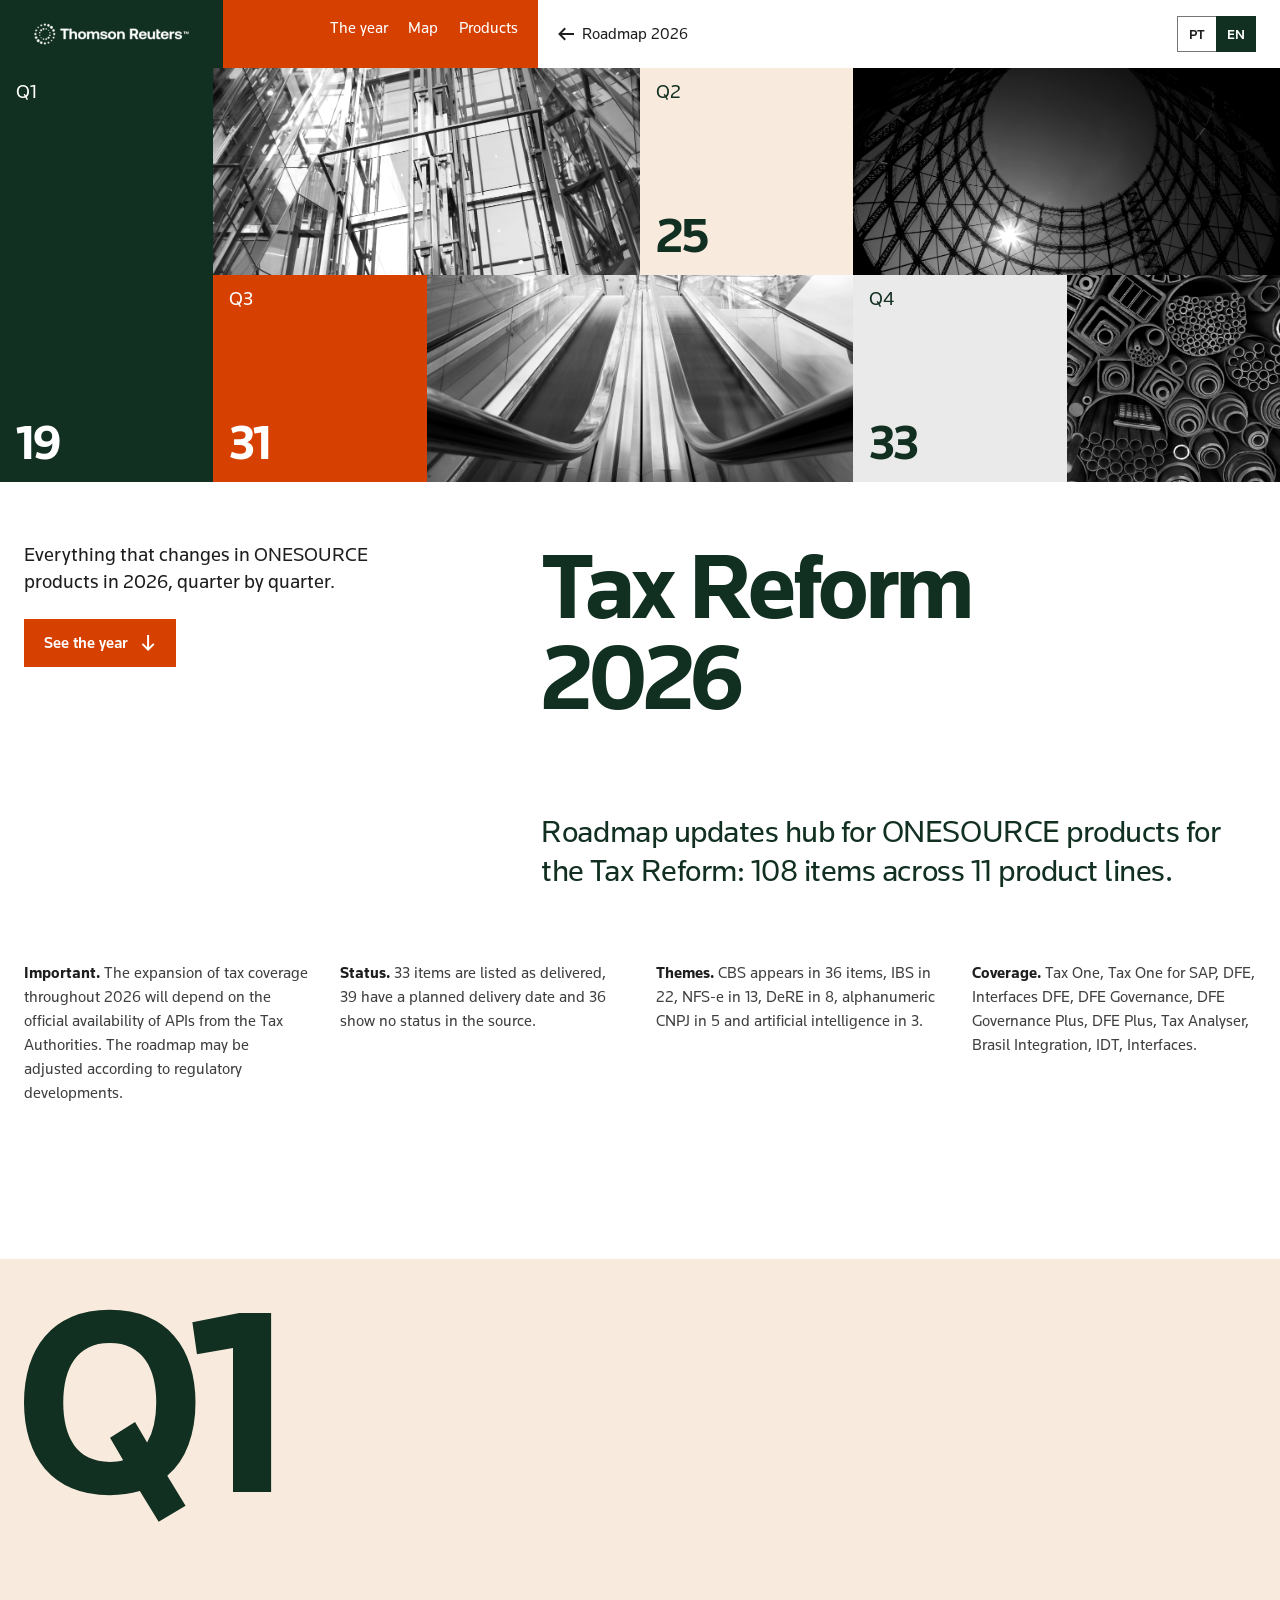
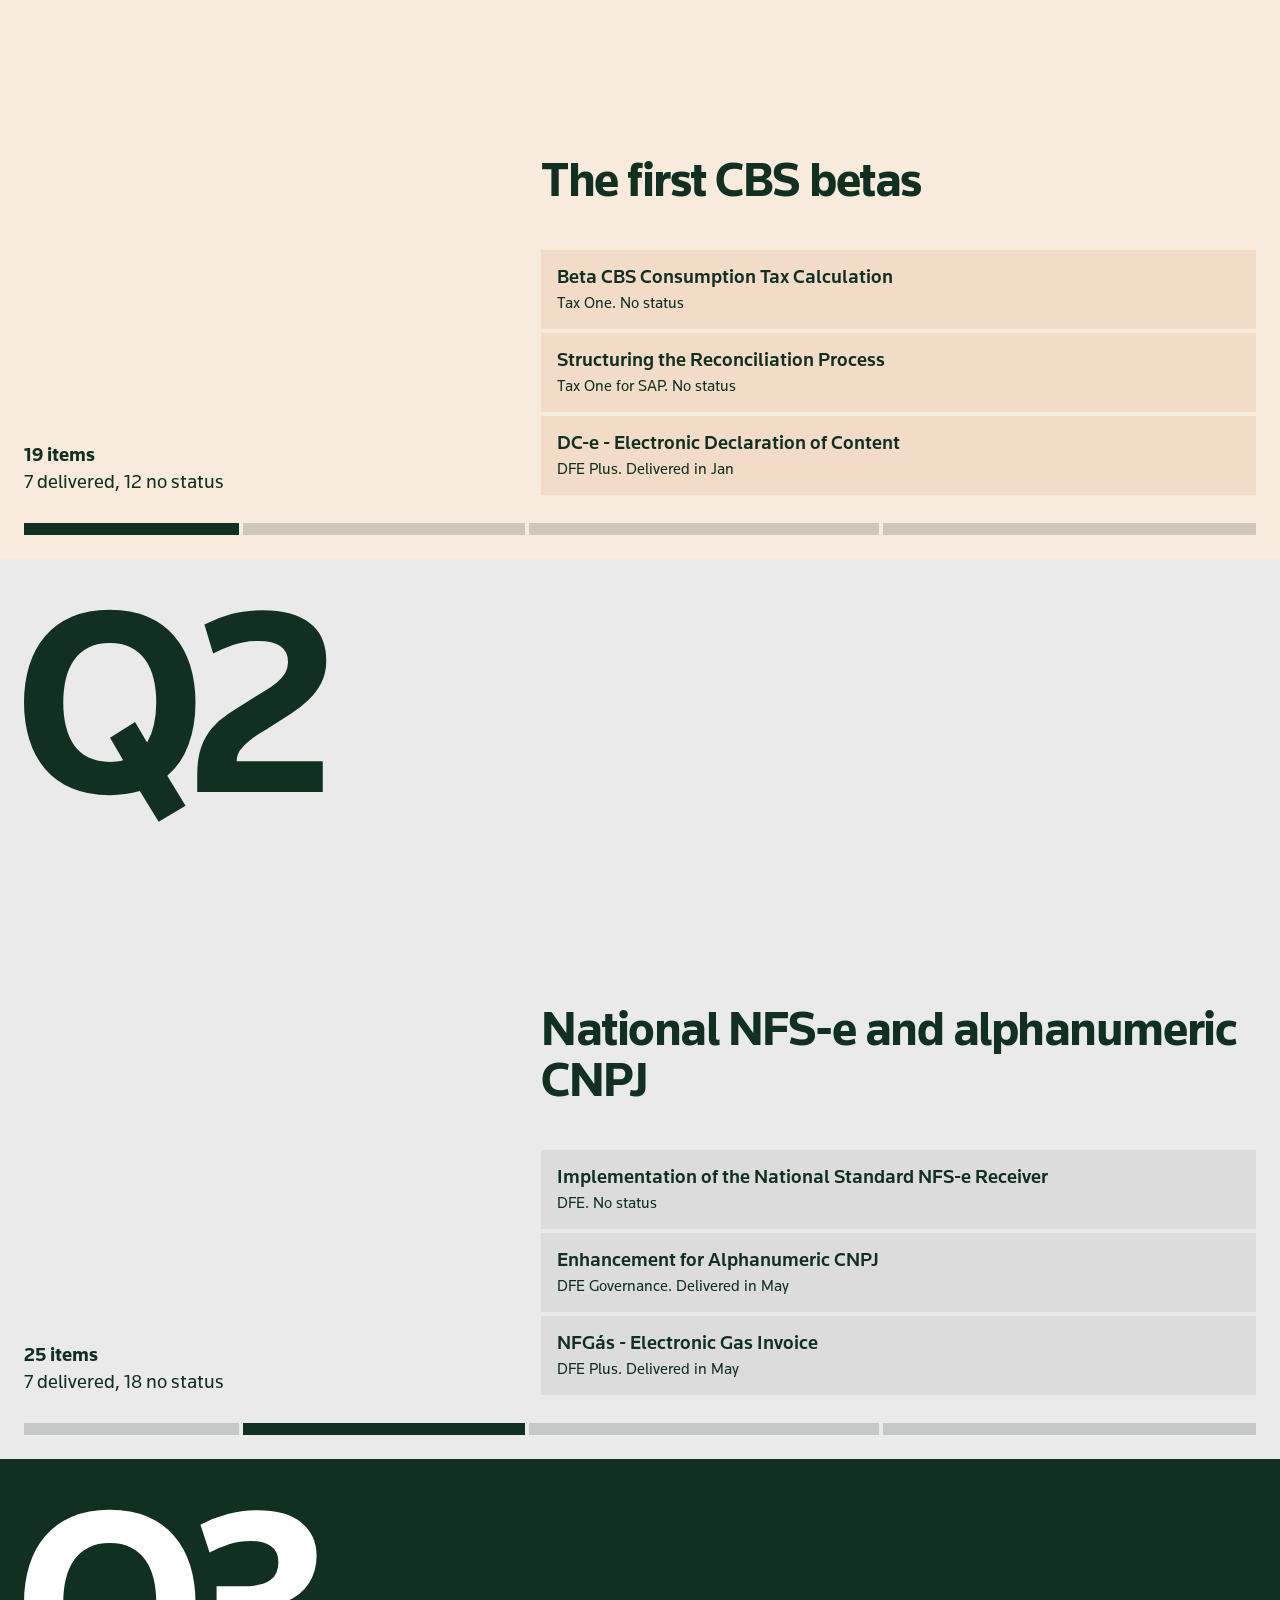
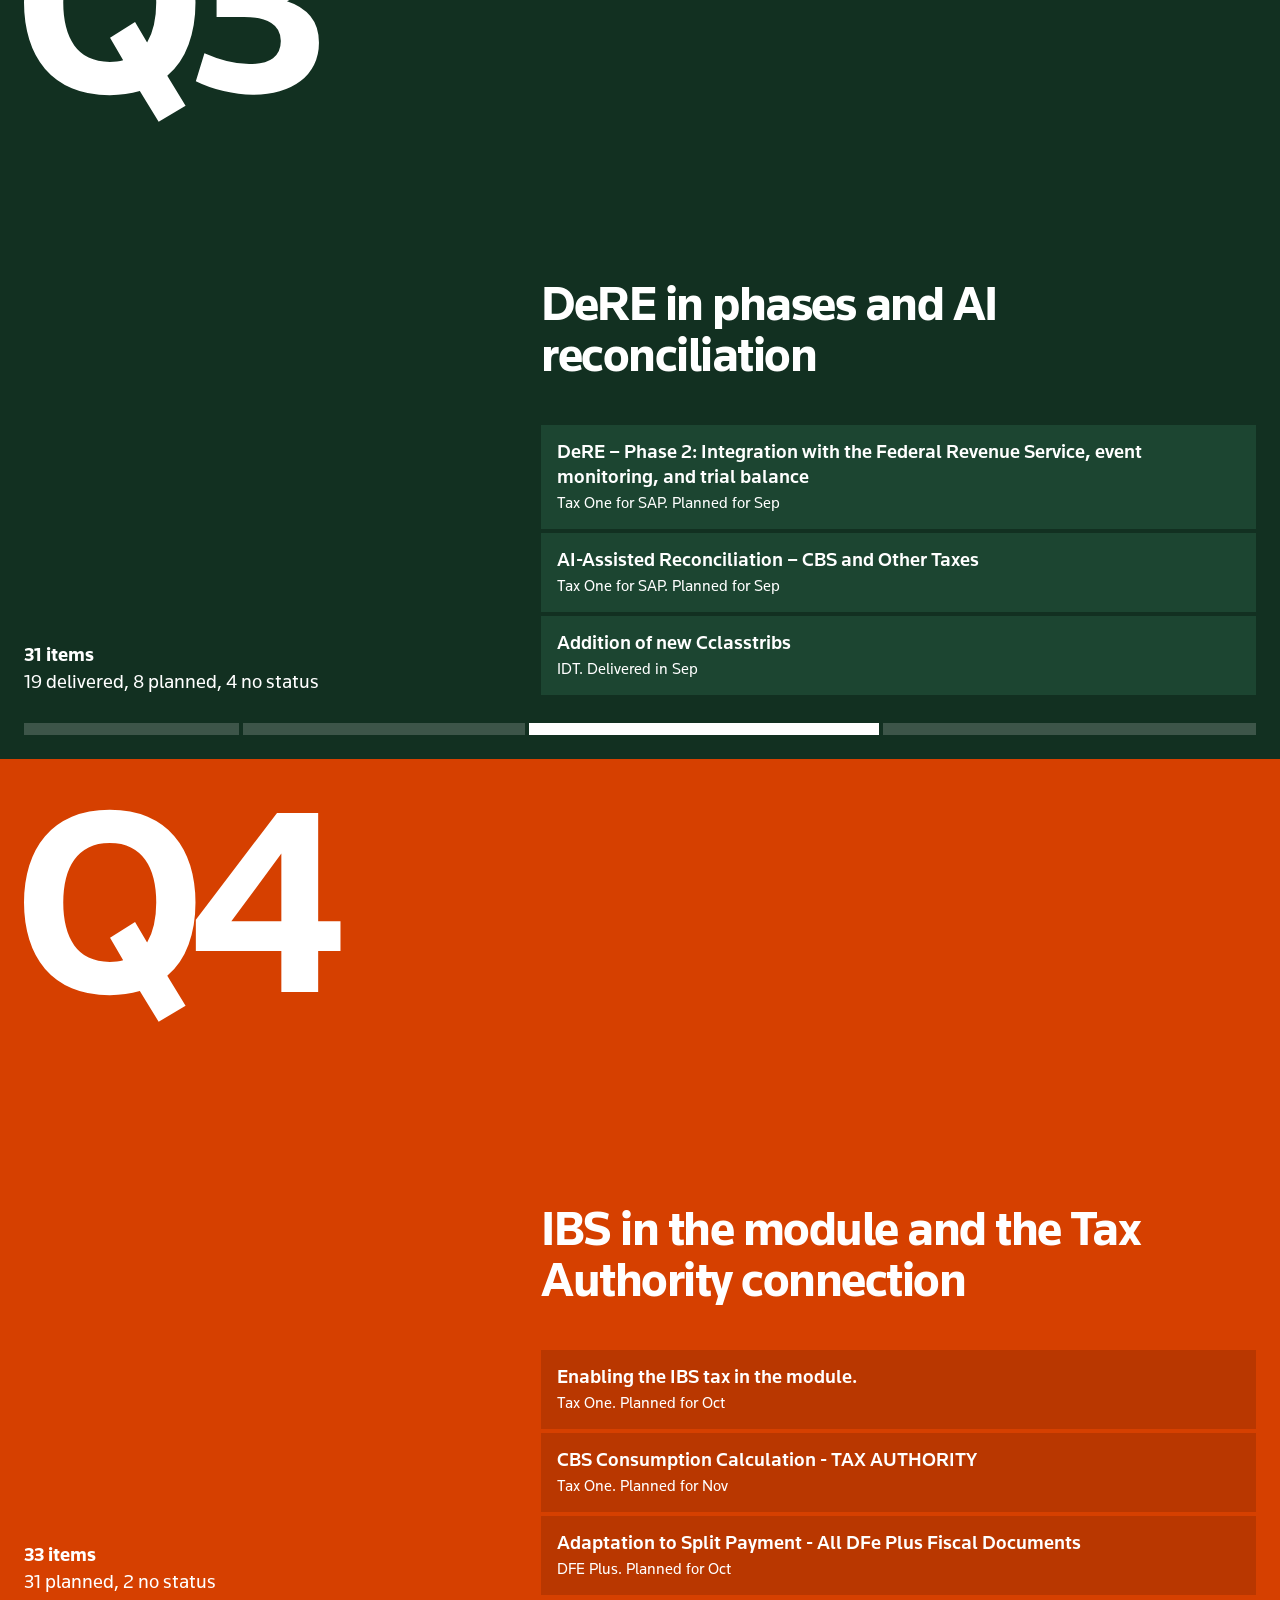
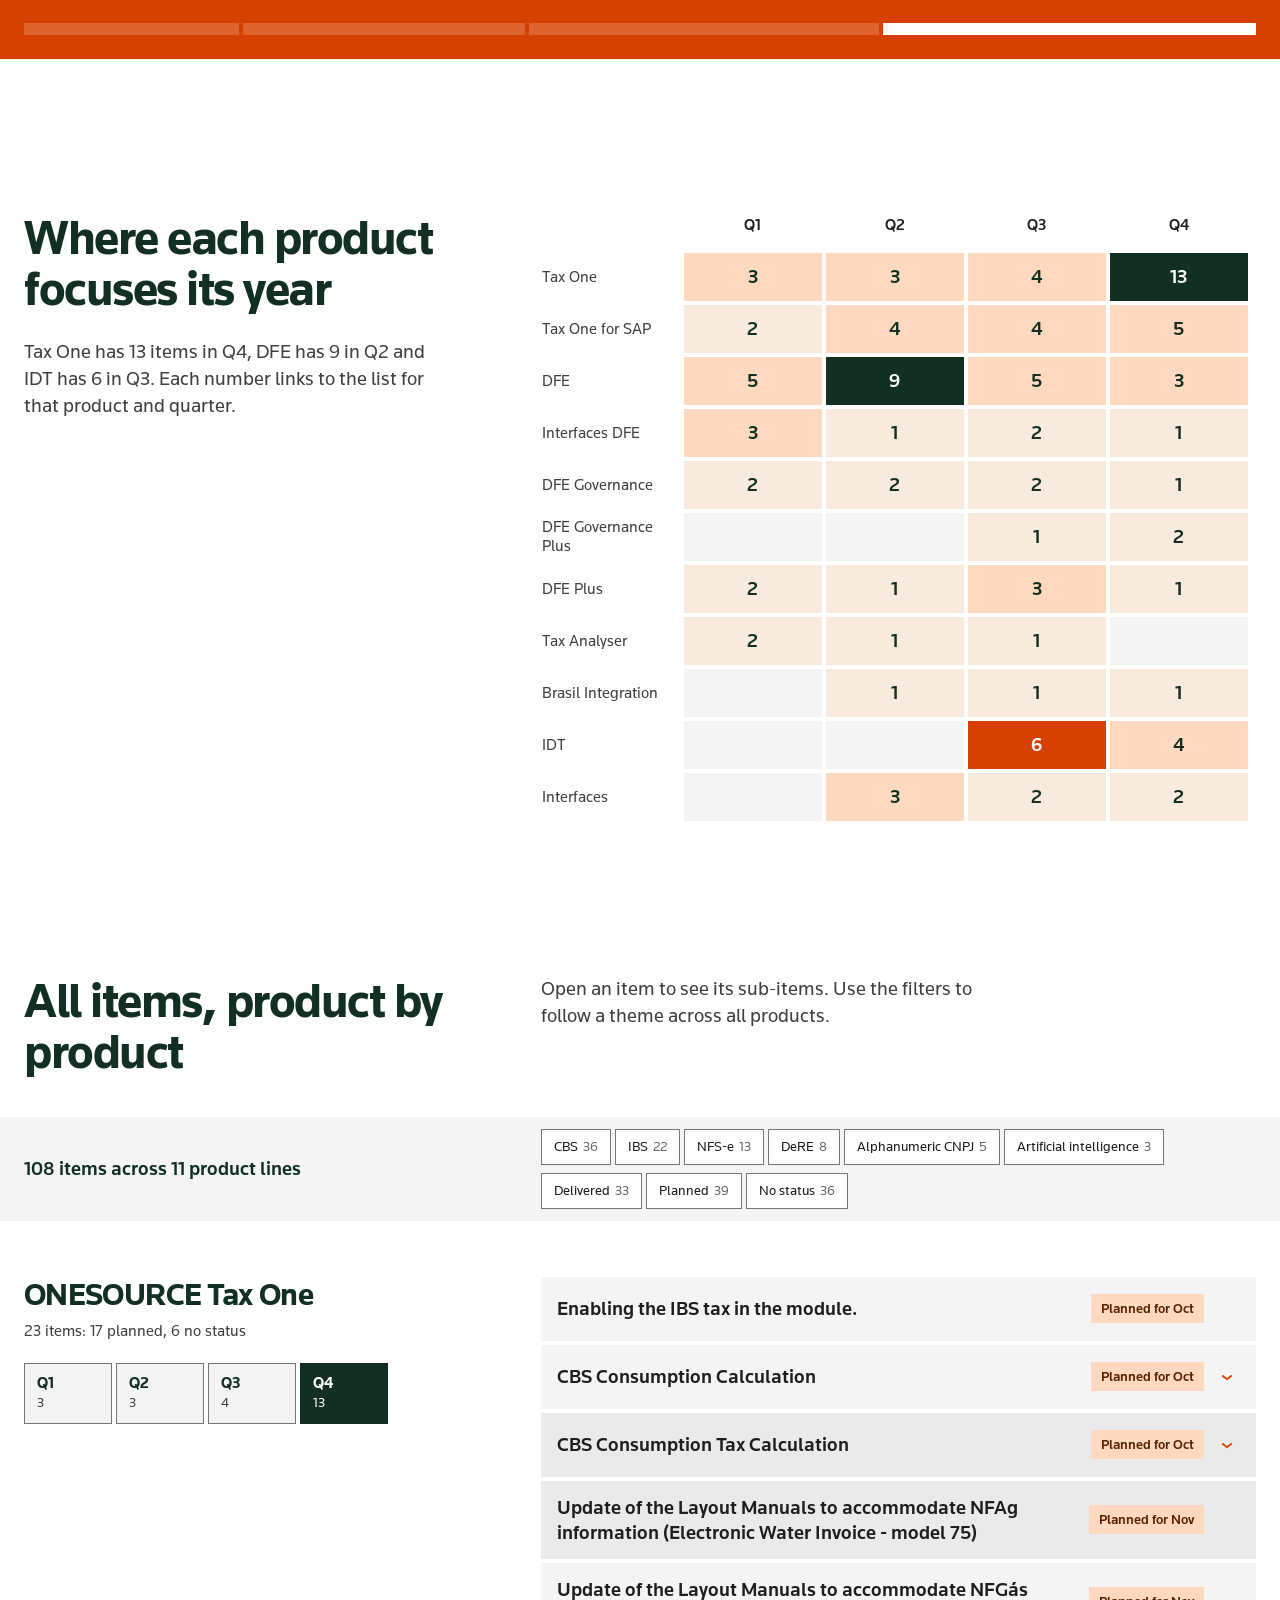
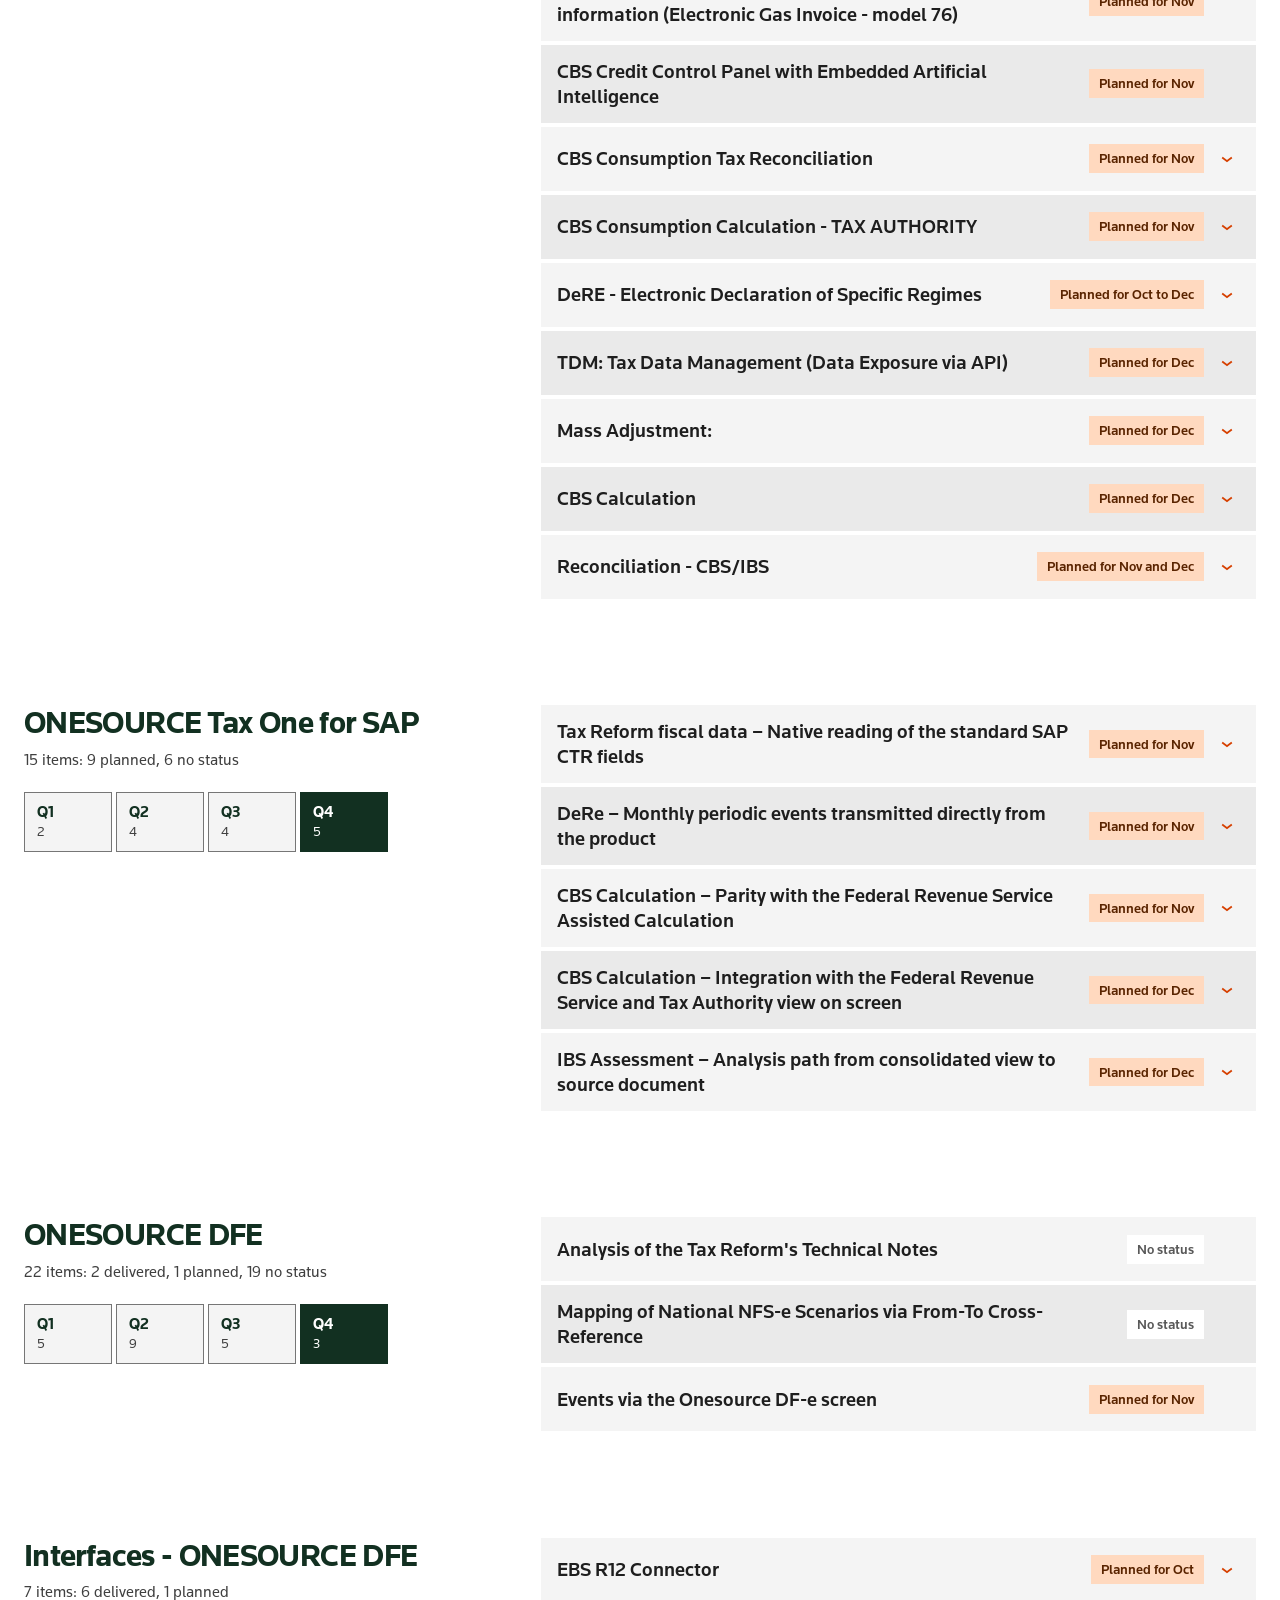
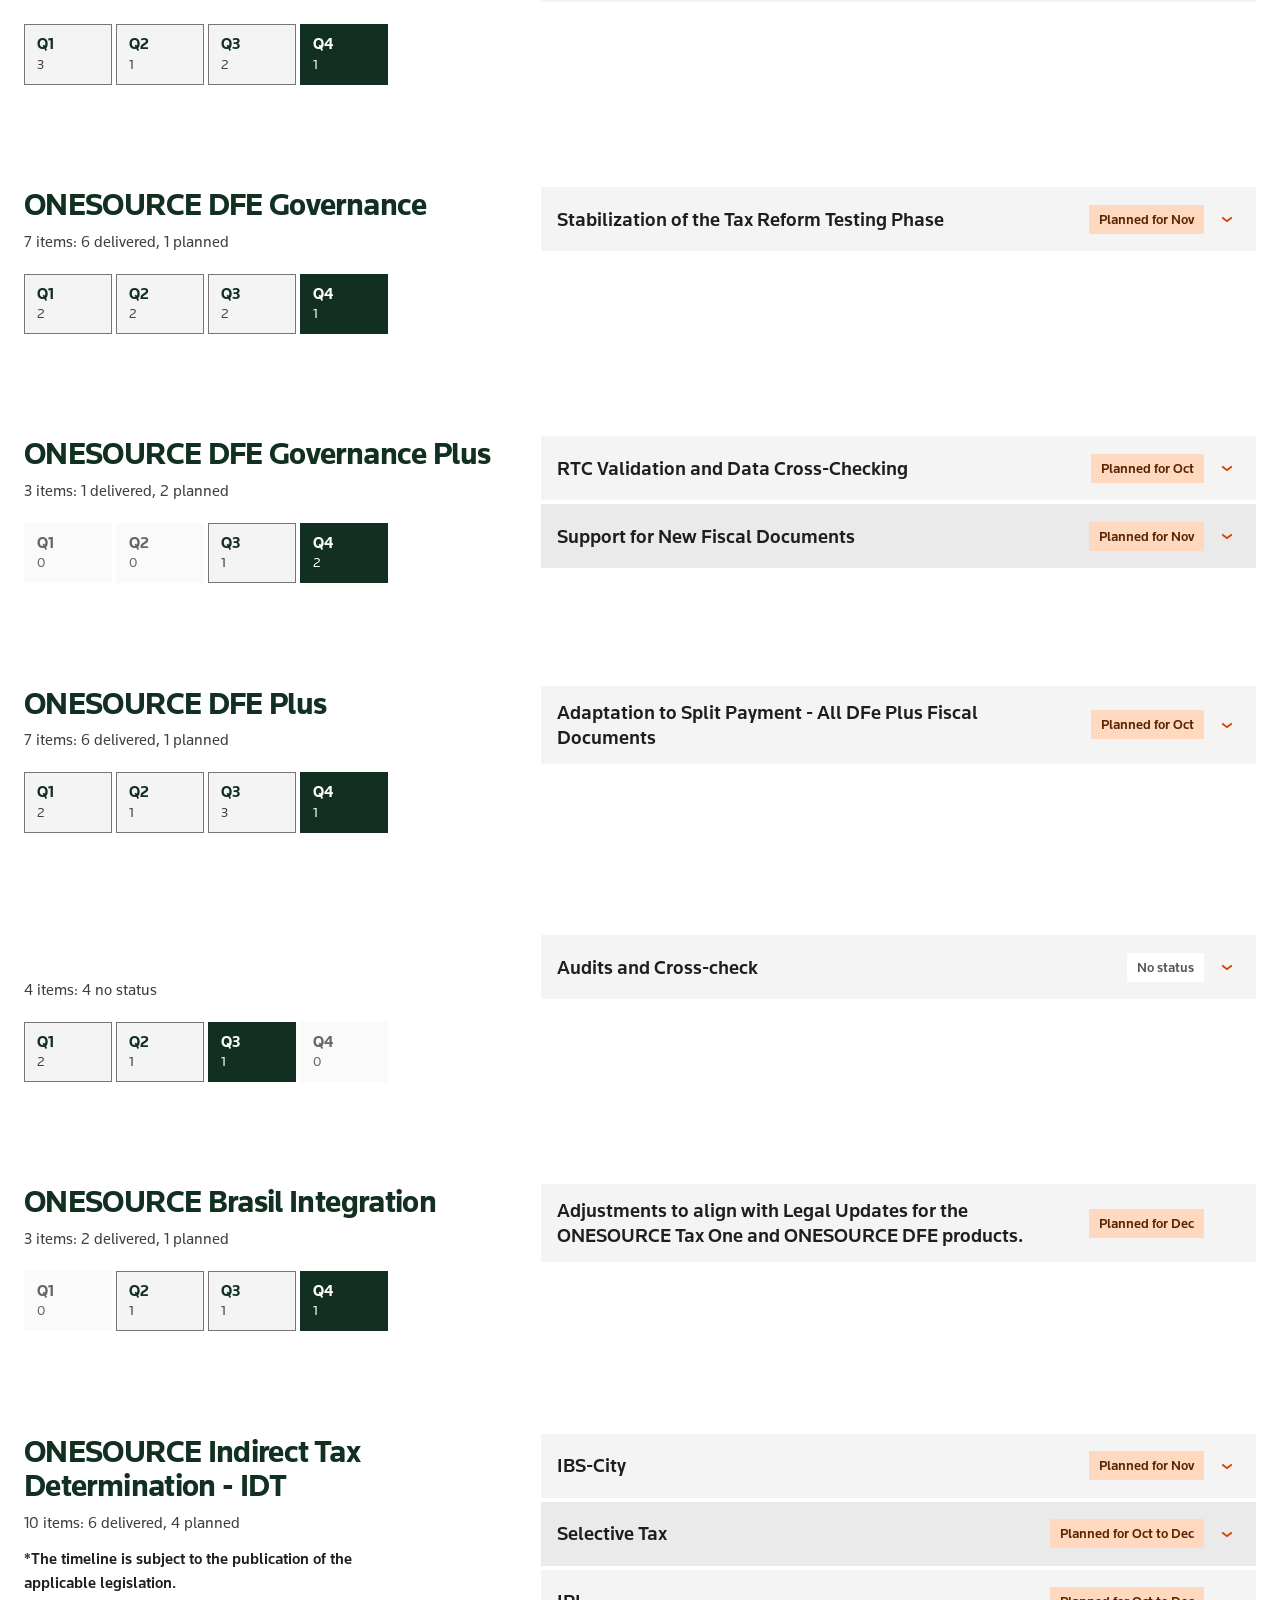
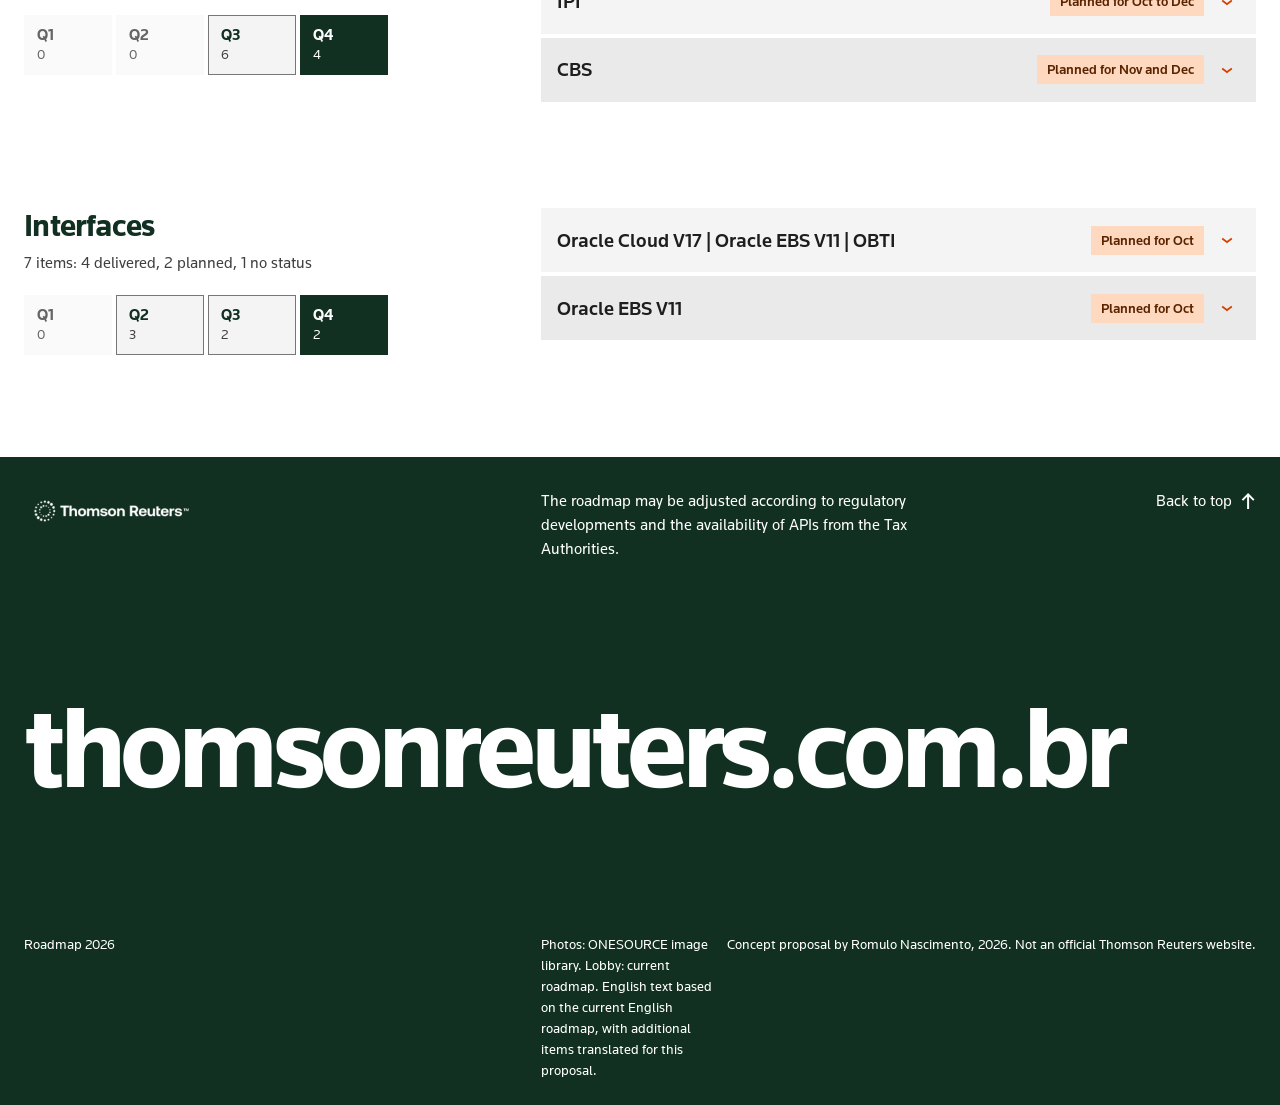
==== reforma-en.html @ adf46dad "Melhora o contraste dos filtros e adiciona a versão em inglês com seletor de idioma Co-Authored-By: " ====
<!doctype html>
<html lang="en">
<head>
<meta charset="utf-8">
<meta name="viewport" content="width=device-width, initial-scale=1">
<title>Tax Reform 2026 | Thomson Reuters Roadmap</title>
<meta name="description" content="2026 Tax Reform roadmap for ONESOURCE products: 108 items across 11 product lines, by quarter.">
<meta name="robots" content="noindex">
<link rel="alternate" hreflang="pt-BR" href="reforma.html">
<link rel="preload" href="assets/fonts/knowledge2017-bold-webfont.woff2" as="font" type="font/woff2" crossorigin>
<link rel="stylesheet" href="assets/roadmap.css">
<script>document.documentElement.classList.add('js')</script>
</head>
<body class="reforma" id="inicio">
<main>

<header class="rh">
  <a class="rh-logo" href="index-en.html" aria-label="Thomson Reuters, back to home"><img class="logo" src="assets/img/logo-tr.png" alt=""></a>
  <nav class="rh-tab" aria-label="Page sections">
    <a href="#ano">The year</a><a href="#mapa">Map</a><a href="#produtos">Products</a>
  </nav>
  <div class="rh-end">
    <a class="rh-back" href="index-en.html"><svg class="ic" viewBox="0 0 32 32" fill="currentColor" aria-hidden="true" focusable="false"> <path d="M13 3.2l-12.8 12.8 12.8 12.8 2.8-2.8-8-8h24.4v-4h-24.4l8-8z"></path> </svg>Roadmap 2026</a>
    <nav class="lang" aria-label="Language"><a href="reforma.html" hreflang="pt-BR" lang="pt-BR" aria-label="Português" data-lang-link>PT</a><a aria-current="true" href="reforma-en.html" hreflang="en" lang="en" aria-label="English" data-lang-link>EN</a></nav>
  </div>
</header>
<section class="masthead" aria-label="The four quarters of 2026">
  <a class="m-tile mt-green mt-tall" href="#q1"><span>Q1</span><strong>19</strong></a>
  <div class="m-photo mp-wide"><img src="assets/img/modernbuilding.jpg" alt="Glass and steel facade seen from below"></div>
  <a class="m-tile mt-peach" href="#q2"><span>Q2</span><strong>25</strong></a>
  <div class="m-photo mp-wide"><img src="assets/img/structure.jpg" alt="Circular metal structure seen from below against the sky"></div>
  <a class="m-tile mt-orange" href="#q3"><span>Q3</span><strong>31</strong></a>
  <div class="m-photo mp-wide"><img src="assets/img/escalator.jpg" alt="Escalators in perspective"></div>
  <a class="m-tile mt-gray" href="#q4"><span>Q4</span><strong>33</strong></a>
  <div class="m-photo mp-one"><img src="assets/img/steelrods.jpg" alt="Stacked steel tubes with a calculator in the center"></div>
</section>
<section class="title-row axis">
  <div class="title-side">
    <p class="standfirst">Everything that changes in ONESOURCE products in 2026, quarter by quarter.</p>
    <a class="btn" href="#ano">See the year <svg class="ic" viewBox="0 0 32 32" fill="currentColor" aria-hidden="true" focusable="false"> <path d="M3.4 19.2l12.8 12.8 12.8-12.8-2.8-2.8-8 8v-24.4h-4v24.4l-8-8z"></path> </svg></a>
  </div>
  <h1 class="mask title"><span><span>Tax Reform</span></span><span><span>2026</span></span></h1>
</section>

<section class="intro" aria-labelledby="intro-t">
  <h2 class="sr" id="intro-t">About this roadmap</h2>
  <p class="lead" data-reveal>Roadmap updates hub for ONESOURCE products for the Tax Reform: 108 items across 11 product lines.</p>
  <div class="intro-cols">
    <p data-reveal><b>Important.</b> The expansion of tax coverage throughout 2026 will depend on the official availability of APIs from the Tax Authorities. The roadmap may be adjusted according to regulatory developments.</p>
    <p data-reveal><b>Status.</b> 33 items are listed as delivered, 39 have a planned delivery date and 36 show no status in the source.</p>
    <p data-reveal><b>Themes.</b> CBS appears in 36 items, IBS in 22, NFS-e in 13, DeRE in 8, alphanumeric CNPJ in 5 and artificial intelligence in 3.</p>
    <p data-reveal><b>Coverage.</b> Tax One, Tax One for SAP, DFE, Interfaces DFE, DFE Governance, DFE Governance Plus, DFE Plus, Tax Analyser, Brasil Integration, IDT, Interfaces.</p>
  </div>
</section>

<section class="year" id="ano" aria-label="The year in four quarters">
  <article class="qp qp-peach" id="q1">
    <div class="qp-side">
      <p class="qp-q" data-reveal aria-hidden="true">Q1</p>
      <p class="qp-n" data-reveal><strong>19 items</strong><br>7 delivered, 12 no status</p>
    </div>
    <div class="qp-main">
      <h2 data-reveal><span class="sr">Q1: </span>The first CBS betas</h2>
      <ul class="qp-list">
        <li data-reveal><a href="#onesource-tax-one--Q1--1"><span class="qp-t">Beta CBS Consumption Tax Calculation</span><span class="qp-m">Tax One. No status</span></a></li>
        <li data-reveal><a href="#onesource-tax-one-for-sap--Q1--0"><span class="qp-t">Structuring the Reconciliation Process</span><span class="qp-m">Tax One for SAP. No status</span></a></li>
        <li data-reveal><a href="#onesource-dfe-plus--Q1--0"><span class="qp-t">DC-e - Electronic Declaration of Content</span><span class="qp-m">DFE Plus. Delivered in Jan</span></a></li>
      </ul>
    </div>
    <div class="ruler" aria-hidden="true"><span style="flex:19" class="on"></span><span style="flex:25" class=""></span><span style="flex:31" class=""></span><span style="flex:33" class=""></span></div>
  </article>
  <article class="qp qp-gray" id="q2">
    <div class="qp-side">
      <p class="qp-q" data-reveal aria-hidden="true">Q2</p>
      <p class="qp-n" data-reveal><strong>25 items</strong><br>7 delivered, 18 no status</p>
    </div>
    <div class="qp-main">
      <h2 data-reveal><span class="sr">Q2: </span>National NFS-e and alphanumeric CNPJ</h2>
      <ul class="qp-list">
        <li data-reveal><a href="#onesource-dfe--Q2--5"><span class="qp-t">Implementation of the National Standard NFS-e Receiver</span><span class="qp-m">DFE. No status</span></a></li>
        <li data-reveal><a href="#onesource-dfe-governance--Q2--1"><span class="qp-t">Enhancement for Alphanumeric CNPJ</span><span class="qp-m">DFE Governance. Delivered in May</span></a></li>
        <li data-reveal><a href="#onesource-dfe-plus--Q2--0"><span class="qp-t">NFGás - Electronic Gas Invoice</span><span class="qp-m">DFE Plus. Delivered in May</span></a></li>
      </ul>
    </div>
    <div class="ruler" aria-hidden="true"><span style="flex:19" class=""></span><span style="flex:25" class="on"></span><span style="flex:31" class=""></span><span style="flex:33" class=""></span></div>
  </article>
  <article class="qp qp-green" id="q3">
    <div class="qp-side">
      <p class="qp-q" data-reveal aria-hidden="true">Q3</p>
      <p class="qp-n" data-reveal><strong>31 items</strong><br>19 delivered, 8 planned, 4 no status</p>
    </div>
    <div class="qp-main">
      <h2 data-reveal><span class="sr">Q3: </span>DeRE in phases and AI reconciliation</h2>
      <ul class="qp-list">
        <li data-reveal><a href="#onesource-tax-one-for-sap--Q3--2"><span class="qp-t">DeRE – Phase 2: Integration with the Federal Revenue Service, event monitoring, and trial balance</span><span class="qp-m">Tax One for SAP. Planned for Sep</span></a></li>
        <li data-reveal><a href="#onesource-tax-one-for-sap--Q3--0"><span class="qp-t">AI-Assisted Reconciliation – CBS and Other Taxes</span><span class="qp-m">Tax One for SAP. Planned for Sep</span></a></li>
        <li data-reveal><a href="#onesource-indirect-tax-determination-idt--Q3--1"><span class="qp-t">Addition of new Cclasstribs</span><span class="qp-m">IDT. Delivered in Sep</span></a></li>
      </ul>
    </div>
    <div class="ruler" aria-hidden="true"><span style="flex:19" class=""></span><span style="flex:25" class=""></span><span style="flex:31" class="on"></span><span style="flex:33" class=""></span></div>
  </article>
  <article class="qp qp-orange" id="q4">
    <div class="qp-side">
      <p class="qp-q" data-reveal aria-hidden="true">Q4</p>
      <p class="qp-n" data-reveal><strong>33 items</strong><br>31 planned, 2 no status</p>
    </div>
    <div class="qp-main">
      <h2 data-reveal><span class="sr">Q4: </span>IBS in the module and the Tax Authority connection</h2>
      <ul class="qp-list">
        <li data-reveal><a href="#onesource-tax-one--Q4--0"><span class="qp-t">Enabling the IBS tax in the module.</span><span class="qp-m">Tax One. Planned for Oct</span></a></li>
        <li data-reveal><a href="#onesource-tax-one--Q4--7"><span class="qp-t">CBS Consumption Calculation - TAX AUTHORITY</span><span class="qp-m">Tax One. Planned for Nov</span></a></li>
        <li data-reveal><a href="#onesource-dfe-plus--Q4--0"><span class="qp-t">Adaptation to Split Payment - All DFe Plus Fiscal Documents</span><span class="qp-m">DFE Plus. Planned for Oct</span></a></li>
      </ul>
    </div>
    <div class="ruler" aria-hidden="true"><span style="flex:19" class=""></span><span style="flex:25" class=""></span><span style="flex:31" class=""></span><span style="flex:33" class="on"></span></div>
  </article>
</section>

<section class="map axis" id="mapa" aria-labelledby="mapa-t">
  <div class="map-side">
    <h2 id="mapa-t" data-reveal>Where each product focuses its year</h2>
    <p data-reveal>Tax One has 13 items in Q4, DFE has 9 in Q2 and IDT has 6 in Q3. Each number links to the list for that product and quarter.</p>
  </div>
  <div class="map-body" data-reveal>
    <table class="map-t">
      <caption class="sr">Number of items by product and quarter</caption>
      <thead><tr><th scope="col" class="sr">Product</th><th scope="col">Q1</th><th scope="col">Q2</th><th scope="col">Q3</th><th scope="col">Q4</th></tr></thead>
      <tbody>
        <tr><th scope="row"><a href="#onesource-tax-one">Tax One</a></th><td><a class="cell h2" href="#onesource-tax-one--Q1" aria-label="Tax One, Q1: 3 items">3</a></td><td><a class="cell h2" href="#onesource-tax-one--Q2" aria-label="Tax One, Q2: 3 items">3</a></td><td><a class="cell h2" href="#onesource-tax-one--Q3" aria-label="Tax One, Q3: 4 items">4</a></td><td><a class="cell h4" href="#onesource-tax-one--Q4" aria-label="Tax One, Q4: 13 items">13</a></td></tr>
        <tr><th scope="row"><a href="#onesource-tax-one-for-sap">Tax One for SAP</a></th><td><a class="cell h1" href="#onesource-tax-one-for-sap--Q1" aria-label="Tax One for SAP, Q1: 2 items">2</a></td><td><a class="cell h2" href="#onesource-tax-one-for-sap--Q2" aria-label="Tax One for SAP, Q2: 4 items">4</a></td><td><a class="cell h2" href="#onesource-tax-one-for-sap--Q3" aria-label="Tax One for SAP, Q3: 4 items">4</a></td><td><a class="cell h2" href="#onesource-tax-one-for-sap--Q4" aria-label="Tax One for SAP, Q4: 5 items">5</a></td></tr>
        <tr><th scope="row"><a href="#onesource-dfe">DFE</a></th><td><a class="cell h2" href="#onesource-dfe--Q1" aria-label="DFE, Q1: 5 items">5</a></td><td><a class="cell h4" href="#onesource-dfe--Q2" aria-label="DFE, Q2: 9 items">9</a></td><td><a class="cell h2" href="#onesource-dfe--Q3" aria-label="DFE, Q3: 5 items">5</a></td><td><a class="cell h2" href="#onesource-dfe--Q4" aria-label="DFE, Q4: 3 items">3</a></td></tr>
        <tr><th scope="row"><a href="#interfaces-onesource-dfe">Interfaces DFE</a></th><td><a class="cell h2" href="#interfaces-onesource-dfe--Q1" aria-label="Interfaces DFE, Q1: 3 items">3</a></td><td><a class="cell h1" href="#interfaces-onesource-dfe--Q2" aria-label="Interfaces DFE, Q2: 1 item">1</a></td><td><a class="cell h1" href="#interfaces-onesource-dfe--Q3" aria-label="Interfaces DFE, Q3: 2 items">2</a></td><td><a class="cell h1" href="#interfaces-onesource-dfe--Q4" aria-label="Interfaces DFE, Q4: 1 item">1</a></td></tr>
        <tr><th scope="row"><a href="#onesource-dfe-governance">DFE Governance</a></th><td><a class="cell h1" href="#onesource-dfe-governance--Q1" aria-label="DFE Governance, Q1: 2 items">2</a></td><td><a class="cell h1" href="#onesource-dfe-governance--Q2" aria-label="DFE Governance, Q2: 2 items">2</a></td><td><a class="cell h1" href="#onesource-dfe-governance--Q3" aria-label="DFE Governance, Q3: 2 items">2</a></td><td><a class="cell h1" href="#onesource-dfe-governance--Q4" aria-label="DFE Governance, Q4: 1 item">1</a></td></tr>
        <tr><th scope="row"><a href="#onesource-dfe-governance-plus">DFE Governance Plus</a></th><td><span class="cell h0" aria-label="No items"></span></td><td><span class="cell h0" aria-label="No items"></span></td><td><a class="cell h1" href="#onesource-dfe-governance-plus--Q3" aria-label="DFE Governance Plus, Q3: 1 item">1</a></td><td><a class="cell h1" href="#onesource-dfe-governance-plus--Q4" aria-label="DFE Governance Plus, Q4: 2 items">2</a></td></tr>
        <tr><th scope="row"><a href="#onesource-dfe-plus">DFE Plus</a></th><td><a class="cell h1" href="#onesource-dfe-plus--Q1" aria-label="DFE Plus, Q1: 2 items">2</a></td><td><a class="cell h1" href="#onesource-dfe-plus--Q2" aria-label="DFE Plus, Q2: 1 item">1</a></td><td><a class="cell h2" href="#onesource-dfe-plus--Q3" aria-label="DFE Plus, Q3: 3 items">3</a></td><td><a class="cell h1" href="#onesource-dfe-plus--Q4" aria-label="DFE Plus, Q4: 1 item">1</a></td></tr>
        <tr><th scope="row"><a href="#onesource-tax-analyser">Tax Analyser</a></th><td><a class="cell h1" href="#onesource-tax-analyser--Q1" aria-label="Tax Analyser, Q1: 2 items">2</a></td><td><a class="cell h1" href="#onesource-tax-analyser--Q2" aria-label="Tax Analyser, Q2: 1 item">1</a></td><td><a class="cell h1" href="#onesource-tax-analyser--Q3" aria-label="Tax Analyser, Q3: 1 item">1</a></td><td><span class="cell h0" aria-label="No items"></span></td></tr>
        <tr><th scope="row"><a href="#onesource-brasil-integration">Brasil Integration</a></th><td><span class="cell h0" aria-label="No items"></span></td><td><a class="cell h1" href="#onesource-brasil-integration--Q2" aria-label="Brasil Integration, Q2: 1 item">1</a></td><td><a class="cell h1" href="#onesource-brasil-integration--Q3" aria-label="Brasil Integration, Q3: 1 item">1</a></td><td><a class="cell h1" href="#onesource-brasil-integration--Q4" aria-label="Brasil Integration, Q4: 1 item">1</a></td></tr>
        <tr><th scope="row"><a href="#onesource-indirect-tax-determination-idt">IDT</a></th><td><span class="cell h0" aria-label="No items"></span></td><td><span class="cell h0" aria-label="No items"></span></td><td><a class="cell h3" href="#onesource-indirect-tax-determination-idt--Q3" aria-label="IDT, Q3: 6 items">6</a></td><td><a class="cell h2" href="#onesource-indirect-tax-determination-idt--Q4" aria-label="IDT, Q4: 4 items">4</a></td></tr>
        <tr><th scope="row"><a href="#interfaces">Interfaces</a></th><td><span class="cell h0" aria-label="No items"></span></td><td><a class="cell h2" href="#interfaces--Q2" aria-label="Interfaces, Q2: 3 items">3</a></td><td><a class="cell h1" href="#interfaces--Q3" aria-label="Interfaces, Q3: 2 items">2</a></td><td><a class="cell h1" href="#interfaces--Q4" aria-label="Interfaces, Q4: 2 items">2</a></td></tr>
      </tbody>
    </table>
  </div>
</section>

<section class="prods" id="produtos" aria-labelledby="prods-t">
  <div class="prods-head axis">
    <h2 id="prods-t" data-reveal>All items, product by product</h2>
    <p data-reveal>Open an item to see its sub-items. Use the filters to follow a theme across all products.</p>
  </div>
  <div class="filters" aria-label="Filters">
    <div class="chips" role="group" aria-label="Theme"><button type="button" class="chip" data-theme="CBS" aria-pressed="false">CBS <small>36</small></button><button type="button" class="chip" data-theme="IBS" aria-pressed="false">IBS <small>22</small></button><button type="button" class="chip" data-theme="NFS-e" aria-pressed="false">NFS-e <small>13</small></button><button type="button" class="chip" data-theme="DeRE" aria-pressed="false">DeRE <small>8</small></button><button type="button" class="chip" data-theme="CNPJ alfanumérico" aria-pressed="false">Alphanumeric CNPJ <small>5</small></button><button type="button" class="chip" data-theme="IA" aria-pressed="false">Artificial intelligence <small>3</small></button></div>
    <div class="chips" role="group" aria-label="Status"><button type="button" class="chip" data-status="entregue" aria-pressed="false">Delivered <small>33</small></button><button type="button" class="chip" data-status="previsto" aria-pressed="false">Planned <small>39</small></button><button type="button" class="chip" data-status="sem" aria-pressed="false">No status <small>36</small></button></div>
    <p class="f-result" role="status" aria-live="polite"><span data-result>108 items across 11 product lines</span><button type="button" class="f-clear" data-clear hidden><svg class="ic" viewBox="0 0 32 32" fill="currentColor" aria-hidden="true" focusable="false"> <path d="M30 4.8l-2.8-2.8-11.2 11.2-11.2-11.2-2.8 2.8 11.2 11.2-11.2 11.2 2.8 2.8 11.2-11.2 11.2 11.2 2.8-2.8-11.2-11.2z"></path> </svg>Clear filters</button></p>
  </div>
  <div class="chs">
  <article class="ch axis" id="onesource-tax-one" data-product>
    <div class="ch-side">
      <h3 data-reveal>ONESOURCE Tax One</h3>
      <p class="ch-n" data-count data-reveal>23 items: 17 planned, 6 no status</p>
      
      <div class="tabs" role="tablist" aria-label="Quarters for Tax One" data-reveal>
        <button type="button" role="tab" id="tab-onesource-tax-one--Q1" class="tab" data-q="Q1" aria-controls="onesource-tax-one--Q1" aria-selected="false"><span>Q1</span><small data-tabn>3</small></button>
        <button type="button" role="tab" id="tab-onesource-tax-one--Q2" class="tab" data-q="Q2" aria-controls="onesource-tax-one--Q2" aria-selected="false"><span>Q2</span><small data-tabn>3</small></button>
        <button type="button" role="tab" id="tab-onesource-tax-one--Q3" class="tab" data-q="Q3" aria-controls="onesource-tax-one--Q3" aria-selected="false"><span>Q3</span><small data-tabn>4</small></button>
        <button type="button" role="tab" id="tab-onesource-tax-one--Q4" class="tab" data-q="Q4" aria-controls="onesource-tax-one--Q4" aria-selected="true"><span>Q4</span><small data-tabn>13</small></button>
      </div>
    </div>
    <div class="ch-main">
      <section class="q-panel" id="onesource-tax-one--Q1" role="tabpanel" aria-labelledby="tab-onesource-tax-one--Q1" data-q="Q1">
        <h4 class="q-h">Q1 2026</h4>
<details id="onesource-tax-one--Q1--0" class="band" data-status="sem" data-themes=""><summary class="band-h"><span class="band-t">Verification Reports</span><span class="st st-sem">No status</span><svg class="ic band-ic" viewBox="0 0 32 32" fill="currentColor" aria-hidden="true" focusable="false"> <path d="M6.2 10.6l-2.4 3.4 12.2 9.4 12.2-9.4-2.4-3.4-9.8 7.6z"></path> </svg></summary><div class="band-d"><p>Tax Documents (Based on Tax Reform Tables)</p><ul><li>Tax Documentation SAFX3007, SAFX3008, SAFX3009</li><li>Utilities SAFX3042, SAFX3043</li></ul></div></details>
<details id="onesource-tax-one--Q1--1" class="band" data-status="sem" data-themes="CBS"><summary class="band-h"><span class="band-t">Beta CBS Consumption Tax Calculation</span><span class="st st-sem">No status</span><svg class="ic band-ic" viewBox="0 0 32 32" fill="currentColor" aria-hidden="true" focusable="false"> <path d="M6.2 10.6l-2.4 3.4 12.2 9.4 12.2-9.4-2.4-3.4-9.8 7.6z"></path> </svg></summary><div class="band-d"><ul><li>Taxpayer View (Debit, Credit, and Balance)</li><li>CSV Data Export</li></ul></div></details>
<details id="onesource-tax-one--Q1--2" class="band" data-status="sem" data-themes="CBS|IA"><summary class="band-h"><span class="band-t">Beta CBS Consumption Tax Reconciliation</span><span class="st st-sem">No status</span><svg class="ic band-ic" viewBox="0 0 32 32" fill="currentColor" aria-hidden="true" focusable="false"> <path d="M6.2 10.6l-2.4 3.4 12.2 9.4 12.2-9.4-2.4-3.4-9.8 7.6z"></path> </svg></summary><div class="band-d"><ul><li>Taxpayer View with Embedded Artificial Intelligence</li></ul></div></details>
      </section>
      <section class="q-panel" id="onesource-tax-one--Q2" role="tabpanel" aria-labelledby="tab-onesource-tax-one--Q2" data-q="Q2">
        <h4 class="q-h">Q2 2026</h4>
<details id="onesource-tax-one--Q2--0" class="band" data-status="sem" data-themes="CBS"><summary class="band-h"><span class="band-t">CBS Consumption Tax Calculation</span><span class="st st-sem">No status</span><svg class="ic band-ic" viewBox="0 0 32 32" fill="currentColor" aria-hidden="true" focusable="false"> <path d="M6.2 10.6l-2.4 3.4 12.2 9.4 12.2-9.4-2.4-3.4-9.8 7.6z"></path> </svg></summary><div class="band-d"><ul><li>Taxpayer View: Enablement of Other Tax Documents and Utilities</li></ul></div></details>
<details id="onesource-tax-one--Q2--1" class="band" data-status="sem" data-themes="DeRE"><summary class="band-h"><span class="band-t">Architecture and Design of DeRE</span><span class="st st-sem">No status</span><svg class="ic band-ic" viewBox="0 0 32 32" fill="currentColor" aria-hidden="true" focusable="false"> <path d="M6.2 10.6l-2.4 3.4 12.2 9.4 12.2-9.4-2.4-3.4-9.8 7.6z"></path> </svg></summary><div class="band-d"><p>Electronic Declaration of Specific Regimes</p><p>Discussions with potential pilot clients to design the calculation engine and solution</p></div></details>
<details id="onesource-tax-one--Q2--2" class="band" data-status="sem" data-themes=""><summary class="band-h"><span class="band-t">Beta Consumption Tax Accounting</span><span class="st st-sem">No status</span><svg class="ic band-ic" viewBox="0 0 32 32" fill="currentColor" aria-hidden="true" focusable="false"> <path d="M6.2 10.6l-2.4 3.4 12.2 9.4 12.2-9.4-2.4-3.4-9.8 7.6z"></path> </svg></summary><div class="band-d"><ul><li>Posting by Calculation Period:</li></ul><p>Determination of conditions for postings: Debit/Credit Account, Cost Center, Document Type.</p><p>Generation of Accounting Postings for API and File-based Integration</p></div></details>
      </section>
      <section class="q-panel" id="onesource-tax-one--Q3" role="tabpanel" aria-labelledby="tab-onesource-tax-one--Q3" data-q="Q3">
        <h4 class="q-h">Q3 2026</h4>
<details id="onesource-tax-one--Q3--0" class="band" data-status="previsto" data-themes="DeRE"><summary class="band-h"><span class="band-t">Architecture and Design of DeRE</span><span class="st st-previsto">Planned for Aug</span><svg class="ic band-ic" viewBox="0 0 32 32" fill="currentColor" aria-hidden="true" focusable="false"> <path d="M6.2 10.6l-2.4 3.4 12.2 9.4 12.2-9.4-2.4-3.4-9.8 7.6z"></path> </svg></summary><div class="band-d"><p>Electronic Declaration of Specific Regimes</p></div></details>
<div id="onesource-tax-one--Q3--1" class="band" data-status="previsto" data-themes=""><div class="band-h"><span class="band-t">Inclusion of reserved fields in SAFX tables 3007, 3008, 3009, 3042, and 3043.</span><span class="st st-previsto">Planned for Aug</span></div></div>
<details id="onesource-tax-one--Q3--2" class="band" data-status="previsto" data-themes=""><summary class="band-h"><span class="band-t">RTC Report adjustment</span><span class="st st-previsto">Planned for Aug</span><svg class="ic band-ic" viewBox="0 0 32 32" fill="currentColor" aria-hidden="true" focusable="false"> <path d="M6.2 10.6l-2.4 3.4 12.2 9.4 12.2-9.4-2.4-3.4-9.8 7.6z"></path> </svg></summary><div class="band-d"><p>Addition of reserved fields to tables SAFX 3007, 3008, 3009, 3042, and 3043.</p></div></details>
<details id="onesource-tax-one--Q3--3" class="band" data-status="previsto" data-themes="DeRE"><summary class="band-h"><span class="band-t">DeRE - Electronic Declaration of Specific Regimes</span><span class="st st-previsto">Planned for Aug and Sep</span><svg class="ic band-ic" viewBox="0 0 32 32" fill="currentColor" aria-hidden="true" focusable="false"> <path d="M6.2 10.6l-2.4 3.4 12.2 9.4 12.2-9.4-2.4-3.4-9.8 7.6z"></path> </svg></summary><div class="band-d"><p>Phase I:</p><p class="when">Planned delivery: Aug/2026</p><ul><li>Annotated Chart of Accounts Setup</li><li>Tax Code Assignment</li><li>Trial Balance</li><li>Event Generation and Control Panel (for submission and return)</li></ul><p class="when">Planned delivery: Sep/2026</p><ul><li>Event D1001 - Taxpayer Information</li><li>Event D1011 - General Annotated Chart of Accounts</li><li>Event Generation Panel (Cockpit)</li><li>Messaging: Events D-1001 and D-1011</li></ul></div></details>
      </section>
      <section class="q-panel active" id="onesource-tax-one--Q4" role="tabpanel" aria-labelledby="tab-onesource-tax-one--Q4" data-q="Q4">
        <h4 class="q-h">Q4 2026</h4>
<div id="onesource-tax-one--Q4--0" class="band" data-status="previsto" data-themes="IBS"><div class="band-h"><span class="band-t">Enabling the IBS tax in the module.</span><span class="st st-previsto">Planned for Oct</span></div></div>
<details id="onesource-tax-one--Q4--1" class="band" data-status="previsto" data-themes="CBS"><summary class="band-h"><span class="band-t">CBS Consumption Calculation</span><span class="st st-previsto">Planned for Oct</span><svg class="ic band-ic" viewBox="0 0 32 32" fill="currentColor" aria-hidden="true" focusable="false"> <path d="M6.2 10.6l-2.4 3.4 12.2 9.4 12.2-9.4-2.4-3.4-9.8 7.6z"></path> </svg></summary><div class="band-d"><ul><li>Tax Authority and Taxpayer View: Including details in the Calculation Report for the Debit and Credit views</li></ul></div></details>
<details id="onesource-tax-one--Q4--2" class="band" data-status="previsto" data-themes="CBS"><summary class="band-h"><span class="band-t">CBS Consumption Tax Calculation</span><span class="st st-previsto">Planned for Oct</span><svg class="ic band-ic" viewBox="0 0 32 32" fill="currentColor" aria-hidden="true" focusable="false"> <path d="M6.2 10.6l-2.4 3.4 12.2 9.4 12.2-9.4-2.4-3.4-9.8 7.6z"></path> </svg></summary><div class="band-d"><ul><li>Tax Authority View: Integration of Consumption Tax Reform Events</li></ul><p>Issuer</p><ul><li>112110: Full payment → presumed credit</li><li>110001: Event cancellation - Issuer</li><li>112130: Spoilage/loss/theft (CIF)</li><li>112140: Supply not performed (for advance payment)</li></ul><p>Recipient</p><ul><li>211128: Debit acceptance via credit note</li><li>110001: Event cancellation - Recipient</li><li>211124: Spoilage/loss/theft (FOB)</li><li>211110: Presumed credit request</li><li>211140: Fuel credit (art. 172)</li></ul></div></details>
<div id="onesource-tax-one--Q4--3" class="band" data-status="previsto" data-themes=""><div class="band-h"><span class="band-t">Update of the Layout Manuals to accommodate NFAg information (Electronic Water Invoice - model 75)</span><span class="st st-previsto">Planned for Nov</span></div></div>
<div id="onesource-tax-one--Q4--4" class="band" data-status="previsto" data-themes=""><div class="band-h"><span class="band-t">Update of the Layout Manuals to accommodate NFGás information (Electronic Gas Invoice - model 76)</span><span class="st st-previsto">Planned for Nov</span></div></div>
<div id="onesource-tax-one--Q4--5" class="band" data-status="previsto" data-themes="CBS|IA"><div class="band-h"><span class="band-t">CBS Credit Control Panel with Embedded Artificial Intelligence</span><span class="st st-previsto">Planned for Nov</span></div></div>
<details id="onesource-tax-one--Q4--6" class="band" data-status="previsto" data-themes="CBS"><summary class="band-h"><span class="band-t">CBS Consumption Tax Reconciliation</span><span class="st st-previsto">Planned for Nov</span><svg class="ic band-ic" viewBox="0 0 32 32" fill="currentColor" aria-hidden="true" focusable="false"> <path d="M6.2 10.6l-2.4 3.4 12.2 9.4 12.2-9.4-2.4-3.4-9.8 7.6z"></path> </svg></summary><div class="band-d"><p>View:</p><ul><li>Accounting vs. Tax: Ledger vs. Tax Document</li></ul></div></details>
<details id="onesource-tax-one--Q4--7" class="band" data-status="previsto" data-themes="CBS"><summary class="band-h"><span class="band-t">CBS Consumption Calculation - TAX AUTHORITY</span><span class="st st-previsto">Planned for Nov</span><svg class="ic band-ic" viewBox="0 0 32 32" fill="currentColor" aria-hidden="true" focusable="false"> <path d="M6.2 10.6l-2.4 3.4 12.2 9.4 12.2-9.4-2.4-3.4-9.8 7.6z"></path> </svg></summary><div class="band-d"><ul><li>Connection to the Debit Query API</li><li>Connection to the Credit Query API</li><li>Connection to the Payment/Collection Query API</li></ul></div></details>
<details id="onesource-tax-one--Q4--8" class="band" data-status="previsto" data-themes="CBS|IBS|DeRE"><summary class="band-h"><span class="band-t">DeRE - Electronic Declaration of Specific Regimes</span><span class="st st-previsto">Planned for Oct to Dec</span><svg class="ic band-ic" viewBox="0 0 32 32" fill="currentColor" aria-hidden="true" focusable="false"> <path d="M6.2 10.6l-2.4 3.4 12.2 9.4 12.2-9.4-2.4-3.4-9.8 7.6z"></path> </svg></summary><div class="band-d"><p>Phase II (part 1) - planned delivery: Oct/2026</p><ul><li>Event D1106 - Financial Investment</li><li>Event D1199 - Monthly Event Closing</li><li>Event D2101 - Debt Securities</li><li>Event D9101 - Trial Balance Return</li><li>Event D9106 - Financial Investment Return</li><li>Event D9199 - Monthly Closing Return</li><li>Event D9121 - Debt Securities Return</li><li>Messaging for remaining events</li><li>Tax Calculation Comparator</li></ul><p>Phase III - planned delivery: Nov/2026</p><ul><li>Transactional Events</li><li>Impact on the CBS/IBS Calculation</li></ul><p>Phase II (part 2) - planned delivery: Dec/2026</p><ul><li>Transactional Integration</li><li>Event Generation and Control Panel (for submission and return)</li><li>CBS Calculation Add-on</li></ul></div></details>
<details id="onesource-tax-one--Q4--9" class="band" data-status="previsto" data-themes="CBS"><summary class="band-h"><span class="band-t">TDM: Tax Data Management (Data Exposure via API)</span><span class="st st-previsto">Planned for Dec</span><svg class="ic band-ic" viewBox="0 0 32 32" fill="currentColor" aria-hidden="true" focusable="false"> <path d="M6.2 10.6l-2.4 3.4 12.2 9.4 12.2-9.4-2.4-3.4-9.8 7.6z"></path> </svg></summary><div class="band-d"><p>Consumption Tax Reform Data Dictionaries:</p><ul><li>Consumption Tax Reform Invoices</li><li>Complementary Invoice Events</li><li>CBS Calculation</li></ul></div></details>
<details id="onesource-tax-one--Q4--10" class="band" data-status="previsto" data-themes=""><summary class="band-h"><span class="band-t">Mass Adjustment:</span><span class="st st-previsto">Planned for Dec</span><svg class="ic band-ic" viewBox="0 0 32 32" fill="currentColor" aria-hidden="true" focusable="false"> <path d="M6.2 10.6l-2.4 3.4 12.2 9.4 12.2-9.4-2.4-3.4-9.8 7.6z"></path> </svg></summary><div class="band-d"><ul><li>Tax Documentation Tables: X3007, X3008, and X3009</li><li>Tax Documentation Tables: X3042 and x3043</li></ul></div></details>
<details id="onesource-tax-one--Q4--11" class="band" data-status="previsto" data-themes="CBS"><summary class="band-h"><span class="band-t">CBS Calculation</span><span class="st st-previsto">Planned for Dec</span><svg class="ic band-ic" viewBox="0 0 32 32" fill="currentColor" aria-hidden="true" focusable="false"> <path d="M6.2 10.6l-2.4 3.4 12.2 9.4 12.2-9.4-2.4-3.4-9.8 7.6z"></path> </svg></summary><div class="band-d"><p>Debit and Credit Adjustment: Event Instrumentation from the Tax Reform.</p></div></details>
<details id="onesource-tax-one--Q4--12" class="band" data-status="previsto" data-themes="CBS|IBS"><summary class="band-h"><span class="band-t">Reconciliation - CBS/IBS</span><span class="st st-previsto">Planned for Nov and Dec</span><svg class="ic band-ic" viewBox="0 0 32 32" fill="currentColor" aria-hidden="true" focusable="false"> <path d="M6.2 10.6l-2.4 3.4 12.2 9.4 12.2-9.4-2.4-3.4-9.8 7.6z"></path> </svg></summary><div class="band-d"><p class="when">Planned delivery: Nov/2026</p><ul><li>ERP Integration</li><li>Accounting vs. Tax: Ledger vs. Tax Document</li><li>Posting by Document: Parameterization and Generation for API and File-based Integration</li></ul><p class="when">Planned delivery: Dec/2026</p><ul><li>Source vs. Tax Solution: Integration of Raw Source Data and Cross-Checking</li><li>Profile Enablement</li><li>Tax Solution vs. Tax Authority: Taxpayer Calculation Tax Data and Cross-Checking with the Tax Authority</li><li>Allow access to &quot;all&quot; establishments in the module</li></ul></div></details>
      </section>
    </div>
  </article>
  <article class="ch axis" id="onesource-tax-one-for-sap" data-product>
    <div class="ch-side">
      <h3 data-reveal>ONESOURCE Tax One for SAP</h3>
      <p class="ch-n" data-count data-reveal>15 items: 9 planned, 6 no status</p>
      
      <div class="tabs" role="tablist" aria-label="Quarters for Tax One for SAP" data-reveal>
        <button type="button" role="tab" id="tab-onesource-tax-one-for-sap--Q1" class="tab" data-q="Q1" aria-controls="onesource-tax-one-for-sap--Q1" aria-selected="false"><span>Q1</span><small data-tabn>2</small></button>
        <button type="button" role="tab" id="tab-onesource-tax-one-for-sap--Q2" class="tab" data-q="Q2" aria-controls="onesource-tax-one-for-sap--Q2" aria-selected="false"><span>Q2</span><small data-tabn>4</small></button>
        <button type="button" role="tab" id="tab-onesource-tax-one-for-sap--Q3" class="tab" data-q="Q3" aria-controls="onesource-tax-one-for-sap--Q3" aria-selected="false"><span>Q3</span><small data-tabn>4</small></button>
        <button type="button" role="tab" id="tab-onesource-tax-one-for-sap--Q4" class="tab" data-q="Q4" aria-controls="onesource-tax-one-for-sap--Q4" aria-selected="true"><span>Q4</span><small data-tabn>5</small></button>
      </div>
    </div>
    <div class="ch-main">
      <section class="q-panel" id="onesource-tax-one-for-sap--Q1" role="tabpanel" aria-labelledby="tab-onesource-tax-one-for-sap--Q1" data-q="Q1">
        <h4 class="q-h">Q1 2026</h4>
<details id="onesource-tax-one-for-sap--Q1--0" class="band" data-status="sem" data-themes="CBS"><summary class="band-h"><span class="band-t">Structuring the Reconciliation Process</span><span class="st st-sem">No status</span><svg class="ic band-ic" viewBox="0 0 32 32" fill="currentColor" aria-hidden="true" focusable="false"> <path d="M6.2 10.6l-2.4 3.4 12.2 9.4 12.2-9.4-2.4-3.4-9.8 7.6z"></path> </svg></summary><div class="band-d"><ul><li>Tax Invoice Reconciliation (Taxpayer vs. Tax Authorities - CBS Debits): an invoice-by-invoice comparison to identify discrepancies in tax base and amounts.</li><li>Accounting vs. Tax Reconciliation (CBS Debits): comparison of consolidated amounts per period, with support for audit evidence.</li><li>Discrepancy Categorization: all discrepancies will be classified by type using deterministic rules.</li></ul></div></details>
<details id="onesource-tax-one-for-sap--Q1--1" class="band" data-status="sem" data-themes="CBS"><summary class="band-h"><span class="band-t">CBS Calculation</span><span class="st st-sem">No status</span><svg class="ic band-ic" viewBox="0 0 32 32" fill="currentColor" aria-hidden="true" focusable="false"> <path d="M6.2 10.6l-2.4 3.4 12.2 9.4 12.2-9.4-2.4-3.4-9.8 7.6z"></path> </svg></summary><div class="band-d"><p>Structuring Debits and Unappropriated Credits</p><ul><li>Identification and organization of CBS debits and unappropriated credits.</li><li>Adjustments to the initial result composition.</li><li>Preparation of the foundation for the progression of other Assisted Calculation operations.</li></ul></div></details>
      </section>
      <section class="q-panel" id="onesource-tax-one-for-sap--Q2" role="tabpanel" aria-labelledby="tab-onesource-tax-one-for-sap--Q2" data-q="Q2">
        <h4 class="q-h">Q2 2026</h4>
<details id="onesource-tax-one-for-sap--Q2--0" class="band" data-status="sem" data-themes="CBS"><summary class="band-h"><span class="band-t">CBS Calculation</span><span class="st st-sem">No status</span><svg class="ic band-ic" viewBox="0 0 32 32" fill="currentColor" aria-hidden="true" focusable="false"> <path d="M6.2 10.6l-2.4 3.4 12.2 9.4 12.2-9.4-2.4-3.4-9.8 7.6z"></path> </svg></summary><div class="band-d"><ul><li>Enhancement of the taxpayer and Tax Authority views, including document breakdown, summaries per tab, updated balance, events, and debits awaiting processing.</li><li>Inclusion of service invoices in the CBS calculation.</li><li>Availability of summary reports for processed debits and unappropriated credits.</li><li>Data export to Excel, CSV, and TXT.</li><li>Visualization of the calculation status, timeline, and guidance messages.</li></ul></div></details>
<details id="onesource-tax-one-for-sap--Q2--1" class="band" data-status="sem" data-themes="CBS"><summary class="band-h"><span class="band-t">CBS Tax Reconciliation</span><span class="st st-sem">No status</span><svg class="ic band-ic" viewBox="0 0 32 32" fill="currentColor" aria-hidden="true" focusable="false"> <path d="M6.2 10.6l-2.4 3.4 12.2 9.4 12.2-9.4-2.4-3.4-9.8 7.6z"></path> </svg></summary><div class="band-d"><ul><li>Consolidation of reconciliation by period.</li><li>Comparison between executions and identification of recurring discrepancies.</li><li>Export of audit report to Excel and implementation of an audit trail to track changes, responsible users, and execution history.</li><li>New reconciliation home screen with advanced filters and execution logs.</li><li>Restructuring of the configuration screens for cycles (utilities) and for the accounting-to-tax association.</li></ul></div></details>
<details id="onesource-tax-one-for-sap--Q2--2" class="band" data-status="sem" data-themes="DeRE"><summary class="band-h"><span class="band-t">DERE (Declaration of Specific Regimes)</span><span class="st st-sem">No status</span><svg class="ic band-ic" viewBox="0 0 32 32" fill="currentColor" aria-hidden="true" focusable="false"> <path d="M6.2 10.6l-2.4 3.4 12.2 9.4 12.2-9.4-2.4-3.4-9.8 7.6z"></path> </svg></summary><div class="band-d"><ul><li>Structuring of the database for the future obligation.</li><li>Mapping of G/L accounts (COD_TRIB) with support for mass upload.</li><li>Capture and storage of return protocols from SEFAZ.</li></ul></div></details>
<details id="onesource-tax-one-for-sap--Q2--3" class="band" data-status="sem" data-themes=""><summary class="band-h"><span class="band-t">Flexible Report</span><span class="st st-sem">No status</span><svg class="ic band-ic" viewBox="0 0 32 32" fill="currentColor" aria-hidden="true" focusable="false"> <path d="M6.2 10.6l-2.4 3.4 12.2 9.4 12.2-9.4-2.4-3.4-9.8 7.6z"></path> </svg></summary><div class="band-d"><ul><li>Inclusion of service invoices and electronic key in the &quot;Notas Fiscais Reforma Tributária&quot; (Tax Reform Invoices) data source.</li></ul></div></details>
      </section>
      <section class="q-panel" id="onesource-tax-one-for-sap--Q3" role="tabpanel" aria-labelledby="tab-onesource-tax-one-for-sap--Q3" data-q="Q3">
        <h4 class="q-h">Q3 2026</h4>
<details id="onesource-tax-one-for-sap--Q3--0" class="band" data-status="previsto" data-themes="CBS|IA"><summary class="band-h"><span class="band-t">AI-Assisted Reconciliation – CBS and Other Taxes</span><span class="st st-previsto">Planned for Sep</span><svg class="ic band-ic" viewBox="0 0 32 32" fill="currentColor" aria-hidden="true" focusable="false"> <path d="M6.2 10.6l-2.4 3.4 12.2 9.4 12.2-9.4-2.4-3.4-9.8 7.6z"></path> </svg></summary><div class="band-d"><ul><li>Reduced classification time – The AI suggests a classification for each discrepancy based on the history validated by the team; only manual confirmation is required.</li><li>Decisions based on confidence level – Each suggestion displays the model's confidence level, allowing human reviews to be prioritized as needed.</li><li>Audit trail preserved – No classification is applied without confirmation; every decision is recorded in a log.</li><li>Expanded coverage – Operates on Accounting vs. Tax and Taxpayer vs. Tax Authority views, for CBS and other taxes.</li></ul></div></details>
<details id="onesource-tax-one-for-sap--Q3--1" class="band" data-status="previsto" data-themes="DeRE"><summary class="band-h"><span class="band-t">DeRE – Phase 1: End-to-end validation of registration events with the Federal Revenue Service</span><span class="st st-previsto">Planned for Sep</span><svg class="ic band-ic" viewBox="0 0 32 32" fill="currentColor" aria-hidden="true" focusable="false"> <path d="M6.2 10.6l-2.4 3.4 12.2 9.4 12.2-9.4-2.4-3.4-9.8 7.6z"></path> </svg></summary><div class="band-d"><ul><li>XML generation with verified master data – Company and Chart of Accounts data is sourced from SAP CTR (TDF/DRC), with mandatory fields validated prior to generation.</li><li>Generation blocked if issues are pending – Prevents XML generation while there are outstanding mandatory fields; inconsistencies are displayed before submission, not in the monthly filing.</li><li>Tracking of the complete event lifecycle – Submission, change, and deletion with generation, storage, query, and status display for each event.</li></ul></div></details>
<details id="onesource-tax-one-for-sap--Q3--2" class="band" data-status="previsto" data-themes="DeRE"><summary class="band-h"><span class="band-t">DeRE – Phase 2: Integration with the Federal Revenue Service, event monitoring, and trial balance</span><span class="st st-previsto">Planned for Sep</span><svg class="ic band-ic" viewBox="0 0 32 32" fill="currentColor" aria-hidden="true" focusable="false"> <path d="M6.2 10.6l-2.4 3.4 12.2 9.4 12.2-9.4-2.4-3.4-9.8 7.6z"></path> </svg></summary><div class="band-d"><ul><li>Communication with the Federal Revenue Service without leaving Tax One for SAP – Batch creation and submission, processing status query by protocol, and persistence of protocol and receipt per event, with full integration within the product.</li><li>Clear interpretation of rejections – Status is separated into &quot;in progress,&quot; &quot;processed successfully,&quot; &quot;with warnings,&quot; and &quot;rejected with error&quot;; organized display of messages from the return XML with reprocessing on the same panel.</li><li>Deadline visibility – Displays the deadline for each event with a remaining days counter.</li><li>Preparation for monthly submission – Structuring of Trial Balance (D-1101), Financial Investments (D-1106), Closing (D-1199), and Debt Securities (D-2101), with account balances loaded from SAP CTR (TDF/DRC) for the delivery cycle by the 15th of the following month.</li><li>Audit traceability – Pre-submission validation of structure, signature, and consistency of COD_TRIB; tracking by batch and by event; full log of all changes.</li></ul></div></details>
<details id="onesource-tax-one-for-sap--Q3--3" class="band" data-status="previsto" data-themes="CBS|IBS"><summary class="band-h"><span class="band-t">Taxpayer vs. Tax Authority Assessment – Regulatory versioning and multiple clients</span><span class="st st-previsto">Planned for Sep</span><svg class="ic band-ic" viewBox="0 0 32 32" fill="currentColor" aria-hidden="true" focusable="false"> <path d="M6.2 10.6l-2.4 3.4 12.2 9.4 12.2-9.4-2.4-3.4-9.8 7.6z"></path> </svg></summary><div class="band-d"><ul><li>Isolation of regulatory changes – Versioning of calculation rules by effective period, preventing new publications from overwriting already closed assessments.</li><li>Regulatory control per tax – Independent parameterization for IS, CBS, and IBS; tax activation only occurs after its regulation is published.</li><li>Support for multiple clients – Operation of SAP environments with multiple clients in the same assessment.</li></ul></div></details>
      </section>
      <section class="q-panel active" id="onesource-tax-one-for-sap--Q4" role="tabpanel" aria-labelledby="tab-onesource-tax-one-for-sap--Q4" data-q="Q4">
        <h4 class="q-h">Q4 2026</h4>
<details id="onesource-tax-one-for-sap--Q4--0" class="band" data-status="previsto" data-themes="CBS"><summary class="band-h"><span class="band-t">Tax Reform fiscal data – Native reading of the standard SAP CTR fields</span><span class="st st-previsto">Planned for Nov</span><svg class="ic band-ic" viewBox="0 0 32 32" fill="currentColor" aria-hidden="true" focusable="false"> <path d="M6.2 10.6l-2.4 3.4 12.2 9.4 12.2-9.4-2.4-3.4-9.8 7.6z"></path> </svg></summary><div class="band-d"><ul><li>Traceability of the calculation number: correspondence between the displayed amount and the record in SAP CTR, with tracking from the display to the source document; fiscal fields are read directly from the standard structure, with no intermediate calculation or parallel rule.</li><li>Native data consumption by applications: integration of Invoice, CBS Assisted Calculation, Report Generation, and CBS Reconciliation with native data consumption; other applications made available to consume standard SAP CTR data.</li></ul></div></details>
<details id="onesource-tax-one-for-sap--Q4--1" class="band" data-status="previsto" data-themes="DeRE"><summary class="band-h"><span class="band-t">DeRe – Monthly periodic events transmitted directly from the product</span><span class="st st-previsto">Planned for Nov</span><svg class="ic band-ic" viewBox="0 0 32 32" fill="currentColor" aria-hidden="true" focusable="false"> <path d="M6.2 10.6l-2.4 3.4 12.2 9.4 12.2-9.4-2.4-3.4-9.8 7.6z"></path> </svg></summary><div class="band-d"><ul><li>Integrated compliance with the obligation: data capture, XML generation in the official layout, transmission to the Federal Revenue Service, and receipt of the return within the product, with proof of submission stored alongside the event; eliminates the need to assemble an external file and submit it through a parallel channel.</li><li>Traceability of transmissions and returns: status available for each transmission operation, with warnings and errors structured for action and accompanied by an audit trail.</li><li>Coverage: D-1121 (calculation deductions), D-1198 (period reopening), D-2101 (public debt securities), D-2201 (services paid by price), D-2202 (general regime fees), D-2211 (credit operations and securities), D-2221 (receivables prepayment), D-2231 (leasing), D-2241 (payment arrangements - identification), D-2242 (payment arrangements - operations), D-2251 (insurance, supplementary pension, and capitalization), D-3201 (health care plans), and D-4201 (lotteries and betting).</li></ul><p>D-1199 (period closing) depends on the Federal Revenue Service enabling its receipt.</p></div></details>
<details id="onesource-tax-one-for-sap--Q4--2" class="band" data-status="previsto" data-themes="CBS"><summary class="band-h"><span class="band-t">CBS Calculation – Parity with the Federal Revenue Service Assisted Calculation</span><span class="st st-previsto">Planned for Nov</span><svg class="ic band-ic" viewBox="0 0 32 32" fill="currentColor" aria-hidden="true" focusable="false"> <path d="M6.2 10.6l-2.4 3.4 12.2 9.4 12.2-9.4-2.4-3.4-9.8 7.6z"></path> </svg></summary><div class="band-d"><ul><li>Full availability of tabs and fields: all tabs and fields from the Federal Revenue Service assisted calculation included in Tax One for SAP, with navigation from the consolidated view down to the finest detail, following the pattern of the current tabs.</li><li>Terminology aligned with the Federal Revenue Service: fields named as the Federal Revenue Service names them, eliminating the need to mentally translate between Tax One for SAP and the federal portal.</li></ul></div></details>
<details id="onesource-tax-one-for-sap--Q4--3" class="band" data-status="previsto" data-themes="CBS|IBS"><summary class="band-h"><span class="band-t">CBS Calculation – Integration with the Federal Revenue Service and Tax Authority view on screen</span><span class="st st-previsto">Planned for Dec</span><svg class="ic band-ic" viewBox="0 0 32 32" fill="currentColor" aria-hidden="true" focusable="false"> <path d="M6.2 10.6l-2.4 3.4 12.2 9.4 12.2-9.4-2.4-3.4-9.8 7.6z"></path> </svg></summary><div class="band-d"><ul><li>Comparison of calculated amounts with Federal Revenue Service records: assisted calculation amounts are displayed next to the database amounts within the CBS calculation itself, with discrepancies visible for immediate action.</li><li>Reliability of displayed amounts: automatic synchronization with occurrence logging; integration failures are flagged on screen instead of an outdated amount being shown as current.</li></ul><p>IBS Calculation – Tax Authority view with Management Committee data</p><ul><li>Integrated views on one screen: Management Committee assisted calculation amounts are displayed next to the database amounts in the Tax Authority view, completing the comparison planned in the analysis journey; eliminates the need to consult the Management Committee environment and reconcile manually.</li><li>Full traceability of source and timing: automated synchronization with a time record; integration failures are flagged in the interface without showing obsolete amounts.</li></ul><p>Note: Subject to the release of APIs by the Federal Revenue Service and the Management Committee, with no dates defined.</p></div></details>
<details id="onesource-tax-one-for-sap--Q4--4" class="band" data-status="previsto" data-themes="IBS"><summary class="band-h"><span class="band-t">IBS Assessment – Analysis path from consolidated view to source document</span><span class="st st-previsto">Planned for Dec</span><svg class="ic band-ic" viewBox="0 0 32 32" fill="currentColor" aria-hidden="true" focusable="false"> <path d="M6.2 10.6l-2.4 3.4 12.2 9.4 12.2-9.4-2.4-3.4-9.8 7.6z"></path> </svg></summary><div class="band-d"><ul><li>IBS calculation analysis without leaving the product – The analysis journey exists within Tax One for SAP, opening with the period's consolidated view and tracking down to the source document level by level, with no variation in amounts; eliminates the need to consult the Management Committee environment and reconcile manually.</li><li>Integrated perspectives on one screen – Taxpayer and Tax Authority are part of the journey structure from the start; in this delivery, amounts in the Taxpayer perspective come from the client's database; the Tax Authority perspective is identified in the product and structured to receive data from the Management Committee integration.</li></ul></div></details>
      </section>
    </div>
  </article>
  <article class="ch axis" id="onesource-dfe" data-product>
    <div class="ch-side">
      <h3 data-reveal>ONESOURCE DFE</h3>
      <p class="ch-n" data-count data-reveal>22 items: 2 delivered, 1 planned, 19 no status</p>
      
      <div class="tabs" role="tablist" aria-label="Quarters for DFE" data-reveal>
        <button type="button" role="tab" id="tab-onesource-dfe--Q1" class="tab" data-q="Q1" aria-controls="onesource-dfe--Q1" aria-selected="false"><span>Q1</span><small data-tabn>5</small></button>
        <button type="button" role="tab" id="tab-onesource-dfe--Q2" class="tab" data-q="Q2" aria-controls="onesource-dfe--Q2" aria-selected="false"><span>Q2</span><small data-tabn>9</small></button>
        <button type="button" role="tab" id="tab-onesource-dfe--Q3" class="tab" data-q="Q3" aria-controls="onesource-dfe--Q3" aria-selected="false"><span>Q3</span><small data-tabn>5</small></button>
        <button type="button" role="tab" id="tab-onesource-dfe--Q4" class="tab" data-q="Q4" aria-controls="onesource-dfe--Q4" aria-selected="true"><span>Q4</span><small data-tabn>3</small></button>
      </div>
    </div>
    <div class="ch-main">
      <section class="q-panel" id="onesource-dfe--Q1" role="tabpanel" aria-labelledby="tab-onesource-dfe--Q1" data-q="Q1">
        <h4 class="q-h">Q1 2026</h4>
<div id="onesource-dfe--Q1--0" class="band" data-status="sem" data-themes=""><div class="band-h"><span class="band-t">Analysis of the Tax Reform's Technical Notes</span><span class="st st-sem">No status</span></div></div>
<div id="onesource-dfe--Q1--1" class="band" data-status="sem" data-themes="NFS-e"><div class="band-h"><span class="band-t">Update of the National Standard NFS-e Issuance Layout</span><span class="st st-sem">No status</span></div></div>
<div id="onesource-dfe--Q1--2" class="band" data-status="sem" data-themes="CBS|IBS"><div class="band-h"><span class="band-t">Adaptation of the CT-e &quot;Full XML Listing&quot; Reports to Include IBS/CBS Fields</span><span class="st st-sem">No status</span></div></div>
<div id="onesource-dfe--Q1--3" class="band" data-status="sem" data-themes="NFS-e"><div class="band-h"><span class="band-t">Mapping of National NFS-e Scenarios via From-To Cross-Reference</span><span class="st st-sem">No status</span></div></div>
<div id="onesource-dfe--Q1--4" class="band" data-status="sem" data-themes="CBS|IBS"><div class="band-h"><span class="band-t">Adaptation of the CT-e &quot;Full XML Listing&quot; reports to include IBS/CBS fields</span><span class="st st-sem">No status</span></div></div>
      </section>
      <section class="q-panel" id="onesource-dfe--Q2" role="tabpanel" aria-labelledby="tab-onesource-dfe--Q2" data-q="Q2">
        <h4 class="q-h">Q2 2026</h4>
<div id="onesource-dfe--Q2--0" class="band" data-status="sem" data-themes=""><div class="band-h"><span class="band-t">BA - Analysis of the Tax Reform's Technical Notes</span><span class="st st-sem">No status</span></div></div>
<div id="onesource-dfe--Q2--1" class="band" data-status="sem" data-themes=""><div class="band-h"><span class="band-t">Generation of the &quot;Full XML Listing&quot; Report for National DPS</span><span class="st st-sem">No status</span></div></div>
<div id="onesource-dfe--Q2--2" class="band" data-status="sem" data-themes="CBS|IBS"><div class="band-h"><span class="band-t">Adaptation of the DF-e NF-e Portal for IBS/CBS Display and Filters</span><span class="st st-sem">No status</span></div></div>
<div id="onesource-dfe--Q2--3" class="band" data-status="sem" data-themes="CBS|IBS"><div class="band-h"><span class="band-t">Adaptation of the DF-e CT-e Portal for IBS/CBS Display and Filters</span><span class="st st-sem">No status</span></div></div>
<div id="onesource-dfe--Q2--4" class="band" data-status="sem" data-themes="NFS-e"><div class="band-h"><span class="band-t">Mapping of National NFS-e Scenarios via From-To Cross-Reference</span><span class="st st-sem">No status</span></div></div>
<div id="onesource-dfe--Q2--5" class="band" data-status="sem" data-themes="NFS-e"><div class="band-h"><span class="band-t">Implementation of the National Standard NFS-e Receiver</span><span class="st st-sem">No status</span></div></div>
<div id="onesource-dfe--Q2--6" class="band" data-status="sem" data-themes="CNPJ alfanumérico"><div class="band-h"><span class="band-t">Alphanumeric CNPJ Support</span><span class="st st-sem">No status</span></div></div>
<div id="onesource-dfe--Q2--7" class="band" data-status="sem" data-themes="CBS|IBS"><div class="band-h"><span class="band-t">NF-e and CT-e - Update to the OneSource DF-e portal interfaces to display the new Tax Reform fields (IBS, CBS, IS)</span><span class="st st-sem">No status</span></div></div>
<div id="onesource-dfe--Q2--8" class="band" data-status="sem" data-themes="NFS-e"><div class="band-h"><span class="band-t">Creation of DANFE layouts for the National NFSe</span><span class="st st-sem">No status</span></div></div>
      </section>
      <section class="q-panel" id="onesource-dfe--Q3" role="tabpanel" aria-labelledby="tab-onesource-dfe--Q3" data-q="Q3">
        <h4 class="q-h">Q3 2026</h4>
<div id="onesource-dfe--Q3--0" class="band" data-status="sem" data-themes=""><div class="band-h"><span class="band-t">Analysis of the Tax Reform's Technical Notes</span><span class="st st-sem">No status</span></div></div>
<div id="onesource-dfe--Q3--1" class="band" data-status="sem" data-themes="NFS-e"><div class="band-h"><span class="band-t">Mapping of National NFS-e Scenarios via From-To Cross-Reference</span><span class="st st-sem">No status</span></div></div>
<div id="onesource-dfe--Q3--2" class="band" data-status="sem" data-themes=""><div class="band-h"><span class="band-t">Screen-Based Event Registration</span><span class="st st-sem">No status</span></div></div>
<div id="onesource-dfe--Q3--3" class="band" data-status="entregue" data-themes="NFS-e"><div class="band-h"><span class="band-t">Inclusion of the Remaining Municipalities in the National NFS-e</span><span class="st st-entregue">Delivered in May</span></div></div>
<details id="onesource-dfe--Q3--4" class="band" data-status="entregue" data-themes="NFS-e|CNPJ alfanumérico"><summary class="band-h"><span class="band-t">NFS-e</span><span class="st st-entregue">Delivered in Jul</span><svg class="ic band-ic" viewBox="0 0 32 32" fill="currentColor" aria-hidden="true" focusable="false"> <path d="M6.2 10.6l-2.4 3.4 12.2 9.4 12.2-9.4-2.4-3.4-9.8 7.6z"></path> </svg></summary><div class="band-d"><p>Update to DF-e to support Alphanumeric CNPJ (NT 009 RTC) - DPS and RPS</p></div></details>
      </section>
      <section class="q-panel active" id="onesource-dfe--Q4" role="tabpanel" aria-labelledby="tab-onesource-dfe--Q4" data-q="Q4">
        <h4 class="q-h">Q4 2026</h4>
<div id="onesource-dfe--Q4--0" class="band" data-status="sem" data-themes=""><div class="band-h"><span class="band-t">Analysis of the Tax Reform's Technical Notes</span><span class="st st-sem">No status</span></div></div>
<div id="onesource-dfe--Q4--1" class="band" data-status="sem" data-themes="NFS-e"><div class="band-h"><span class="band-t">Mapping of National NFS-e Scenarios via From-To Cross-Reference</span><span class="st st-sem">No status</span></div></div>
<div id="onesource-dfe--Q4--2" class="band" data-status="previsto" data-themes=""><div class="band-h"><span class="band-t">Events via the Onesource DF-e screen</span><span class="st st-previsto">Planned for Nov</span></div></div>
      </section>
    </div>
  </article>
  <article class="ch axis" id="interfaces-onesource-dfe" data-product>
    <div class="ch-side">
      <h3 data-reveal>Interfaces - ONESOURCE DFE</h3>
      <p class="ch-n" data-count data-reveal>7 items: 6 delivered, 1 planned</p>
      
      <div class="tabs" role="tablist" aria-label="Quarters for Interfaces DFE" data-reveal>
        <button type="button" role="tab" id="tab-interfaces-onesource-dfe--Q1" class="tab" data-q="Q1" aria-controls="interfaces-onesource-dfe--Q1" aria-selected="false"><span>Q1</span><small data-tabn>3</small></button>
        <button type="button" role="tab" id="tab-interfaces-onesource-dfe--Q2" class="tab" data-q="Q2" aria-controls="interfaces-onesource-dfe--Q2" aria-selected="false"><span>Q2</span><small data-tabn>1</small></button>
        <button type="button" role="tab" id="tab-interfaces-onesource-dfe--Q3" class="tab" data-q="Q3" aria-controls="interfaces-onesource-dfe--Q3" aria-selected="false"><span>Q3</span><small data-tabn>2</small></button>
        <button type="button" role="tab" id="tab-interfaces-onesource-dfe--Q4" class="tab" data-q="Q4" aria-controls="interfaces-onesource-dfe--Q4" aria-selected="true"><span>Q4</span><small data-tabn>1</small></button>
      </div>
    </div>
    <div class="ch-main">
      <section class="q-panel" id="interfaces-onesource-dfe--Q1" role="tabpanel" aria-labelledby="tab-interfaces-onesource-dfe--Q1" data-q="Q1">
        <h4 class="q-h">Q1 2026</h4>
<details id="interfaces-onesource-dfe--Q1--0" class="band" data-status="entregue" data-themes="NFS-e"><summary class="band-h"><span class="band-t">All Connectors</span><span class="st st-entregue">Delivered in Feb and Mar</span><svg class="ic band-ic" viewBox="0 0 32 32" fill="currentColor" aria-hidden="true" focusable="false"> <path d="M6.2 10.6l-2.4 3.4 12.2 9.4 12.2-9.4-2.4-3.4-9.8 7.6z"></path> </svg></summary><div class="band-d"><ul><li>NFS-e - NT 007 RTC [delivered in Feb-Mar/2026]</li><li>NFSe - Mapping of 10 new fields (totCIBS from the ibscbs group)</li></ul><p class="when">Delivered in Feb-Mar/2026</p><ul><li>NFe - Technical Note 2022.002 v.1.30 and 1.30a</li></ul><p class="when">Delivered in Mar/2026</p></div></details>
<details id="interfaces-onesource-dfe--Q1--1" class="band" data-status="entregue" data-themes=""><summary class="band-h"><span class="band-t">SAP Connector</span><span class="st st-entregue">Delivered in Mar</span><svg class="ic band-ic" viewBox="0 0 32 32" fill="currentColor" aria-hidden="true" focusable="false"> <path d="M6.2 10.6l-2.4 3.4 12.2 9.4 12.2-9.4-2.4-3.4-9.8 7.6z"></path> </svg></summary><div class="band-d"><p>| Adjustment of the cCIB field in the __ibscbs__ group</p></div></details>
<details id="interfaces-onesource-dfe--Q1--2" class="band" data-status="entregue" data-themes=""><summary class="band-h"><span class="band-t">EBS R12 Connector and SAP Connector</span><span class="st st-entregue">Delivered in Mar</span><svg class="ic band-ic" viewBox="0 0 32 32" fill="currentColor" aria-hidden="true" focusable="false"> <path d="M6.2 10.6l-2.4 3.4 12.2 9.4 12.2-9.4-2.4-3.4-9.8 7.6z"></path> </svg></summary><div class="band-d"><p>| CTe - NT RTC 2025.001 V.1.14</p></div></details>
      </section>
      <section class="q-panel" id="interfaces-onesource-dfe--Q2" role="tabpanel" aria-labelledby="tab-interfaces-onesource-dfe--Q2" data-q="Q2">
        <h4 class="q-h">Q2 2026</h4>
<details id="interfaces-onesource-dfe--Q2--0" class="band" data-status="entregue" data-themes="CNPJ alfanumérico"><summary class="band-h"><span class="band-t">All Connectors</span><span class="st st-entregue">Delivered in May and Jun</span><svg class="ic band-ic" viewBox="0 0 32 32" fill="currentColor" aria-hidden="true" focusable="false"> <path d="M6.2 10.6l-2.4 3.4 12.2 9.4 12.2-9.4-2.4-3.4-9.8 7.6z"></path> </svg></summary><div class="band-d"><ul><li>Handling the CNPJ as a String</li></ul><p class="when">Delivered in May/2026</p><ul><li>Debit and Credit Notes - Adjustment to Ajuste SINIEF No. 49/2025</li></ul><p class="when">Delivered in Jun/2026</p></div></details>
      </section>
      <section class="q-panel" id="interfaces-onesource-dfe--Q3" role="tabpanel" aria-labelledby="tab-interfaces-onesource-dfe--Q3" data-q="Q3">
        <h4 class="q-h">Q3 2026</h4>
<details id="interfaces-onesource-dfe--Q3--0" class="band" data-status="entregue" data-themes=""><summary class="band-h"><span class="band-t">All Connectors</span><span class="st st-entregue">Delivered in Jul</span><svg class="ic band-ic" viewBox="0 0 32 32" fill="currentColor" aria-hidden="true" focusable="false"> <path d="M6.2 10.6l-2.4 3.4 12.2 9.4 12.2-9.4-2.4-3.4-9.8 7.6z"></path> </svg></summary><div class="band-d"><p>| NFe/NFCe - NT 2025.002-RTC v1.40 and part of Technical Note 2026.002_v.1.00 - versaoLayoutDFe 4.18</p></div></details>
<details id="interfaces-onesource-dfe--Q3--1" class="band" data-status="entregue" data-themes=""><summary class="band-h"><span class="band-t">Oracle Cloud Connector</span><span class="st st-entregue">Delivered in Jul</span><svg class="ic band-ic" viewBox="0 0 32 32" fill="currentColor" aria-hidden="true" focusable="false"> <path d="M6.2 10.6l-2.4 3.4 12.2 9.4 12.2-9.4-2.4-3.4-9.8 7.6z"></path> </svg></summary><div class="band-d"><p>| Implementation of Tax Reform events for capture in the connector</p></div></details>
      </section>
      <section class="q-panel active" id="interfaces-onesource-dfe--Q4" role="tabpanel" aria-labelledby="tab-interfaces-onesource-dfe--Q4" data-q="Q4">
        <h4 class="q-h">Q4 2026</h4>
<details id="interfaces-onesource-dfe--Q4--0" class="band" data-status="previsto" data-themes=""><summary class="band-h"><span class="band-t">EBS R12 Connector</span><span class="st st-previsto">Planned for Oct</span><svg class="ic band-ic" viewBox="0 0 32 32" fill="currentColor" aria-hidden="true" focusable="false"> <path d="M6.2 10.6l-2.4 3.4 12.2 9.4 12.2-9.4-2.4-3.4-9.8 7.6z"></path> </svg></summary><div class="band-d"><p>| Implementation of Tax Reform events for capture in the connector</p></div></details>
      </section>
    </div>
  </article>
  <article class="ch axis" id="onesource-dfe-governance" data-product>
    <div class="ch-side">
      <h3 data-reveal>ONESOURCE DFE Governance</h3>
      <p class="ch-n" data-count data-reveal>7 items: 6 delivered, 1 planned</p>
      
      <div class="tabs" role="tablist" aria-label="Quarters for DFE Governance" data-reveal>
        <button type="button" role="tab" id="tab-onesource-dfe-governance--Q1" class="tab" data-q="Q1" aria-controls="onesource-dfe-governance--Q1" aria-selected="false"><span>Q1</span><small data-tabn>2</small></button>
        <button type="button" role="tab" id="tab-onesource-dfe-governance--Q2" class="tab" data-q="Q2" aria-controls="onesource-dfe-governance--Q2" aria-selected="false"><span>Q2</span><small data-tabn>2</small></button>
        <button type="button" role="tab" id="tab-onesource-dfe-governance--Q3" class="tab" data-q="Q3" aria-controls="onesource-dfe-governance--Q3" aria-selected="false"><span>Q3</span><small data-tabn>2</small></button>
        <button type="button" role="tab" id="tab-onesource-dfe-governance--Q4" class="tab" data-q="Q4" aria-controls="onesource-dfe-governance--Q4" aria-selected="true"><span>Q4</span><small data-tabn>1</small></button>
      </div>
    </div>
    <div class="ch-main">
      <section class="q-panel" id="onesource-dfe-governance--Q1" role="tabpanel" aria-labelledby="tab-onesource-dfe-governance--Q1" data-q="Q1">
        <h4 class="q-h">Q1 2026</h4>
<details id="onesource-dfe-governance--Q1--0" class="band" data-status="entregue" data-themes="CBS|IBS"><summary class="band-h"><span class="band-t">SAP Note Application</span><span class="st st-entregue">Delivered in Feb</span><svg class="ic band-ic" viewBox="0 0 32 32" fill="currentColor" aria-hidden="true" focusable="false"> <path d="M6.2 10.6l-2.4 3.4 12.2 9.4 12.2-9.4-2.4-3.4-9.8 7.6z"></path> </svg></summary><div class="band-d"><p>Identifying, prioritizing, and applying Tax Reform (CBS/IBS) SAP Notes in the DFe Governance environments, ensuring the product's continuous compliance with legal changes.</p></div></details>
<details id="onesource-dfe-governance--Q1--1" class="band" data-status="entregue" data-themes="NFS-e"><summary class="band-h"><span class="band-t">Expansion to 90% of Municipalities via National NFS-e</span><span class="st st-entregue">Delivered in Feb</span><svg class="ic band-ic" viewBox="0 0 32 32" fill="currentColor" aria-hidden="true" focusable="false"> <path d="M6.2 10.6l-2.4 3.4 12.2 9.4 12.2-9.4-2.4-3.4-9.8 7.6z"></path> </svg></summary><div class="band-d"><p>Expanding the coverage of the NFS-e module to 90% of Brazilian municipalities, based on the unified National NFS-e standard.</p></div></details>
      </section>
      <section class="q-panel" id="onesource-dfe-governance--Q2" role="tabpanel" aria-labelledby="tab-onesource-dfe-governance--Q2" data-q="Q2">
        <h4 class="q-h">Q2 2026</h4>
<details id="onesource-dfe-governance--Q2--0" class="band" data-status="entregue" data-themes=""><summary class="band-h"><span class="band-t">New Sefaz Events for the Recipient</span><span class="st st-entregue">Delivered in May</span><svg class="ic band-ic" viewBox="0 0 32 32" fill="currentColor" aria-hidden="true" focusable="false"> <path d="M6.2 10.6l-2.4 3.4 12.2 9.4 12.2-9.4-2.4-3.4-9.8 7.6z"></path> </svg></summary><div class="band-d"><p>Support for the new Sefaz acknowledgement and communication events directed at the fiscal document recipient, integrated into the DFe Governance monitoring workflow.</p></div></details>
<details id="onesource-dfe-governance--Q2--1" class="band" data-status="entregue" data-themes="CNPJ alfanumérico"><summary class="band-h"><span class="band-t">Enhancement for Alphanumeric CNPJ</span><span class="st st-entregue">Delivered in May</span><svg class="ic band-ic" viewBox="0 0 32 32" fill="currentColor" aria-hidden="true" focusable="false"> <path d="M6.2 10.6l-2.4 3.4 12.2 9.4 12.2-9.4-2.4-3.4-9.8 7.6z"></path> </svg></summary><div class="band-d"><p>Adapting DFe Governance to recognize and process the new alphanumeric CNPJ format defined by the Receita Federal, including updates to validation and integration routines.</p></div></details>
      </section>
      <section class="q-panel" id="onesource-dfe-governance--Q3" role="tabpanel" aria-labelledby="tab-onesource-dfe-governance--Q3" data-q="Q3">
        <h4 class="q-h">Q3 2026</h4>
<details id="onesource-dfe-governance--Q3--0" class="band" data-status="entregue" data-themes="NFS-e"><summary class="band-h"><span class="band-t">Layout Adjustments - DANFE, DACTE, and National NFS-e</span><span class="st st-entregue">Delivered in Aug</span><svg class="ic band-ic" viewBox="0 0 32 32" fill="currentColor" aria-hidden="true" focusable="false"> <path d="M6.2 10.6l-2.4 3.4 12.2 9.4 12.2-9.4-2.4-3.4-9.8 7.6z"></path> </svg></summary><div class="band-d"><p>Updating the layouts for the printed fiscal document representations (DANFE, DACTE, and National DANFS-e) to incorporate the new fields and tax rules from the Tax Reform.</p></div></details>
<details id="onesource-dfe-governance--Q3--1" class="band" data-status="entregue" data-themes="CBS|IBS"><summary class="band-h"><span class="band-t">2027 Readiness - Full CBS and IBS</span><span class="st st-entregue">Delivered in Sep</span><svg class="ic band-ic" viewBox="0 0 32 32" fill="currentColor" aria-hidden="true" focusable="false"> <path d="M6.2 10.6l-2.4 3.4 12.2 9.4 12.2-9.4-2.4-3.4-9.8 7.6z"></path> </svg></summary><div class="band-d"><p>Technical preparation of DFe Governance for the full implementation phase of CBS and IBS, featuring advance mapping of calculation rules and new fiscal fields.</p></div></details>
      </section>
      <section class="q-panel active" id="onesource-dfe-governance--Q4" role="tabpanel" aria-labelledby="tab-onesource-dfe-governance--Q4" data-q="Q4">
        <h4 class="q-h">Q4 2026</h4>
<details id="onesource-dfe-governance--Q4--0" class="band" data-status="previsto" data-themes=""><summary class="band-h"><span class="band-t">Stabilization of the Tax Reform Testing Phase</span><span class="st st-previsto">Planned for Nov</span><svg class="ic band-ic" viewBox="0 0 32 32" fill="currentColor" aria-hidden="true" focusable="false"> <path d="M6.2 10.6l-2.4 3.4 12.2 9.4 12.2-9.4-2.4-3.4-9.8 7.6z"></path> </svg></summary><div class="band-d"><p>Monitoring and targeted adjustments of DFe Governance during the official Tax Reform testing period, with fixes based on the results identified.</p></div></details>
      </section>
    </div>
  </article>
  <article class="ch axis" id="onesource-dfe-governance-plus" data-product>
    <div class="ch-side">
      <h3 data-reveal>ONESOURCE DFE Governance Plus</h3>
      <p class="ch-n" data-count data-reveal>3 items: 1 delivered, 2 planned</p>
      
      <div class="tabs" role="tablist" aria-label="Quarters for DFE Governance Plus" data-reveal>
        <button type="button" role="tab" id="tab-onesource-dfe-governance-plus--Q1" class="tab" data-q="Q1" aria-controls="onesource-dfe-governance-plus--Q1" aria-selected="false" disabled><span>Q1</span><small data-tabn>0</small></button>
        <button type="button" role="tab" id="tab-onesource-dfe-governance-plus--Q2" class="tab" data-q="Q2" aria-controls="onesource-dfe-governance-plus--Q2" aria-selected="false" disabled><span>Q2</span><small data-tabn>0</small></button>
        <button type="button" role="tab" id="tab-onesource-dfe-governance-plus--Q3" class="tab" data-q="Q3" aria-controls="onesource-dfe-governance-plus--Q3" aria-selected="false"><span>Q3</span><small data-tabn>1</small></button>
        <button type="button" role="tab" id="tab-onesource-dfe-governance-plus--Q4" class="tab" data-q="Q4" aria-controls="onesource-dfe-governance-plus--Q4" aria-selected="true"><span>Q4</span><small data-tabn>2</small></button>
      </div>
    </div>
    <div class="ch-main">
      <section class="q-panel" id="onesource-dfe-governance-plus--Q3" role="tabpanel" aria-labelledby="tab-onesource-dfe-governance-plus--Q3" data-q="Q3">
        <h4 class="q-h">Q3 2026</h4>
<details id="onesource-dfe-governance-plus--Q3--0" class="band" data-status="entregue" data-themes=""><summary class="band-h"><span class="band-t">Capture of New Recipient Events for DF-es</span><span class="st st-entregue">Delivered in Sep</span><svg class="ic band-ic" viewBox="0 0 32 32" fill="currentColor" aria-hidden="true" focusable="false"> <path d="M6.2 10.6l-2.4 3.4 12.2 9.4 12.2-9.4-2.4-3.4-9.8 7.6z"></path> </svg></summary><div class="band-d"><p>Supports the capture and processing of new recipient events required by legislation, with manual declaration in the product or automated through ERP integration - ensuring compliance with tax obligations and directly impacting the assisted tax calculation. Automation requires the prior configuration of triggers to initiate the events.</p></div></details>
      </section>
      <section class="q-panel active" id="onesource-dfe-governance-plus--Q4" role="tabpanel" aria-labelledby="tab-onesource-dfe-governance-plus--Q4" data-q="Q4">
        <h4 class="q-h">Q4 2026</h4>
<details id="onesource-dfe-governance-plus--Q4--0" class="band" data-status="previsto" data-themes=""><summary class="band-h"><span class="band-t">RTC Validation and Data Cross-Checking</span><span class="st st-previsto">Planned for Oct</span><svg class="ic band-ic" viewBox="0 0 32 32" fill="currentColor" aria-hidden="true" focusable="false"> <path d="M6.2 10.6l-2.4 3.4 12.2 9.4 12.2-9.4-2.4-3.4-9.8 7.6z"></path> </svg></summary><div class="band-d"><p>Increases the reliability of tax bookkeeping by reconciling the Assisted Tax Calculation provided by the Tax Authorities with the information processed by DFe Governance Plus - including fiscal data from inbound documents integrated into the ERP, captured Issuer Events, and Recipient Events executed from the product.</p></div></details>
<details id="onesource-dfe-governance-plus--Q4--1" class="band" data-status="previsto" data-themes=""><summary class="band-h"><span class="band-t">Support for New Fiscal Documents</span><span class="st st-previsto">Planned for Nov</span><svg class="ic band-ic" viewBox="0 0 32 32" fill="currentColor" aria-hidden="true" focusable="false"> <path d="M6.2 10.6l-2.4 3.4 12.2 9.4 12.2-9.4-2.4-3.4-9.8 7.6z"></path> </svg></summary><div class="band-d"><p>Expands product coverage with the processing of fiscal documents for taxable events not yet supported: Air Ticket, NF-e for Water, Electricity, Communication, and Gas Bills, and Fiscal Document for Real Estate Rental and Sale.</p></div></details>
      </section>
    </div>
  </article>
  <article class="ch axis" id="onesource-dfe-plus" data-product>
    <div class="ch-side">
      <h3 data-reveal>ONESOURCE DFE Plus</h3>
      <p class="ch-n" data-count data-reveal>7 items: 6 delivered, 1 planned</p>
      
      <div class="tabs" role="tablist" aria-label="Quarters for DFE Plus" data-reveal>
        <button type="button" role="tab" id="tab-onesource-dfe-plus--Q1" class="tab" data-q="Q1" aria-controls="onesource-dfe-plus--Q1" aria-selected="false"><span>Q1</span><small data-tabn>2</small></button>
        <button type="button" role="tab" id="tab-onesource-dfe-plus--Q2" class="tab" data-q="Q2" aria-controls="onesource-dfe-plus--Q2" aria-selected="false"><span>Q2</span><small data-tabn>1</small></button>
        <button type="button" role="tab" id="tab-onesource-dfe-plus--Q3" class="tab" data-q="Q3" aria-controls="onesource-dfe-plus--Q3" aria-selected="false"><span>Q3</span><small data-tabn>3</small></button>
        <button type="button" role="tab" id="tab-onesource-dfe-plus--Q4" class="tab" data-q="Q4" aria-controls="onesource-dfe-plus--Q4" aria-selected="true"><span>Q4</span><small data-tabn>1</small></button>
      </div>
    </div>
    <div class="ch-main">
      <section class="q-panel" id="onesource-dfe-plus--Q1" role="tabpanel" aria-labelledby="tab-onesource-dfe-plus--Q1" data-q="Q1">
        <h4 class="q-h">Q1 2026</h4>
<details id="onesource-dfe-plus--Q1--0" class="band" data-status="entregue" data-themes=""><summary class="band-h"><span class="band-t">DC-e - Electronic Declaration of Content</span><span class="st st-entregue">Delivered in Jan</span><svg class="ic band-ic" viewBox="0 0 32 32" fill="currentColor" aria-hidden="true" focusable="false"> <path d="M6.2 10.6l-2.4 3.4 12.2 9.4 12.2-9.4-2.4-3.4-9.8 7.6z"></path> </svg></summary><div class="band-d"><p>Supports the full lifecycle of the DC-e, an electronic document that replaces the paper-based declaration for transporting goods when a fiscal document is not required. This includes querying, managing, and tracking issued declarations, handling rejections, processing authorization responses, and related events. It supports all contingency modes established by legislation, with automatic activation and deactivation, reducing operational impacts and ensuring issuance continuity.</p></div></details>
<details id="onesource-dfe-plus--Q1--1" class="band" data-status="entregue" data-themes=""><summary class="band-h"><span class="band-t">NFAg-e - Electronic Invoice for Water and Wastewater Services</span><span class="st st-entregue">Delivered in Mar</span><svg class="ic band-ic" viewBox="0 0 32 32" fill="currentColor" aria-hidden="true" focusable="false"> <path d="M6.2 10.6l-2.4 3.4 12.2 9.4 12.2-9.4-2.4-3.4-9.8 7.6z"></path> </svg></summary><div class="band-d"><p>Supports the issuance and processing of the NFAg-e (model 75), an electronic fiscal document created for water supply and wastewater service operations. DFe Governance Plus serves utility companies and sanitation service providers throughout Brazil with the same robustness and coverage applied to the other electronic fiscal documents on the platform.</p></div></details>
      </section>
      <section class="q-panel" id="onesource-dfe-plus--Q2" role="tabpanel" aria-labelledby="tab-onesource-dfe-plus--Q2" data-q="Q2">
        <h4 class="q-h">Q2 2026</h4>
<details id="onesource-dfe-plus--Q2--0" class="band" data-status="entregue" data-themes=""><summary class="band-h"><span class="band-t">NFGás - Electronic Gas Invoice</span><span class="st st-entregue">Delivered in May</span><svg class="ic band-ic" viewBox="0 0 32 32" fill="currentColor" aria-hidden="true" focusable="false"> <path d="M6.2 10.6l-2.4 3.4 12.2 9.4 12.2-9.4-2.4-3.4-9.8 7.6z"></path> </svg></summary><div class="band-d"><p>Supports the issuance and processing of the NFGás (model 76), a national electronic fiscal document created to replace paper-based issuance in piped gas supply operations, consolidating the fiscal, commercial, and tax information for these operations into a single document. DFe Governance Plus serves gas utility companies and distributors throughout Brazil with the same robustness and coverage applied to the other electronic fiscal documents on the platform.</p></div></details>
      </section>
      <section class="q-panel" id="onesource-dfe-plus--Q3" role="tabpanel" aria-labelledby="tab-onesource-dfe-plus--Q3" data-q="Q3">
        <h4 class="q-h">Q3 2026</h4>
<details id="onesource-dfe-plus--Q3--0" class="band" data-status="entregue" data-themes="CNPJ alfanumérico"><summary class="band-h"><span class="band-t">Adaptation to Alphanumeric CNPJ - All DFe Plus Fiscal Documents</span><span class="st st-entregue">Delivered in Jul</span><svg class="ic band-ic" viewBox="0 0 32 32" fill="currentColor" aria-hidden="true" focusable="false"> <path d="M6.2 10.6l-2.4 3.4 12.2 9.4 12.2-9.4-2.4-3.4-9.8 7.6z"></path> </svg></summary><div class="band-d"><p>Ensures the compatibility of all electronic fiscal documents in DFe Governance Plus with the new alphanumeric CNPJ format, which becomes mandatory on 06/07/2026 as determined by the Receita Federal (Brazilian Federal Revenue). The adaptation includes updating the messaging systems and integrated systems, ensuring operational continuity with no impact on the document issuance and receipt flow.</p></div></details>
<details id="onesource-dfe-plus--Q3--1" class="band" data-status="entregue" data-themes=""><summary class="band-h"><span class="band-t">BP-e Aéreo - Electronic Ticket for Air Transportation</span><span class="st st-entregue">Delivered in Jul</span><svg class="ic band-ic" viewBox="0 0 32 32" fill="currentColor" aria-hidden="true" focusable="false"> <path d="M6.2 10.6l-2.4 3.4 12.2 9.4 12.2-9.4-2.4-3.4-9.8 7.6z"></path> </svg></summary><div class="band-d"><p>Supports the full lifecycle of the BP-e Aéreo (model 63), an electronic fiscal document for air passenger transportation services. This includes issuance, authorization, storage, handling of rejections, processing responses, managing fiscal events, cancellations, and no-shows. It supports all contingency modes established by legislation, with automatic activation and deactivation, reducing operational impacts and ensuring issuance continuity.</p></div></details>
<details id="onesource-dfe-plus--Q3--2" class="band" data-status="entregue" data-themes=""><summary class="band-h"><span class="band-t">NF-e ABI - Electronic Invoice for Real Estate Sales</span><span class="st st-entregue">Delivered in Aug</span><svg class="ic band-ic" viewBox="0 0 32 32" fill="currentColor" aria-hidden="true" focusable="false"> <path d="M6.2 10.6l-2.4 3.4 12.2 9.4 12.2-9.4-2.4-3.4-9.8 7.6z"></path> </svg></summary><div class="band-d"><p>Supports the issuance and processing of the NF-e ABI, an electronic fiscal document created by Complementary Law 214/2026 in the context of the Tax Reform to document real estate sale transactions. The document is currently in a draft stage and awaits final regulatory publication; DFe Governance Plus is monitoring the regulatory evolution to ensure immediate compliance upon official publication.</p></div></details>
      </section>
      <section class="q-panel active" id="onesource-dfe-plus--Q4" role="tabpanel" aria-labelledby="tab-onesource-dfe-plus--Q4" data-q="Q4">
        <h4 class="q-h">Q4 2026</h4>
<details id="onesource-dfe-plus--Q4--0" class="band" data-status="previsto" data-themes="CBS|IBS"><summary class="band-h"><span class="band-t">Adaptation to Split Payment - All DFe Plus Fiscal Documents</span><span class="st st-previsto">Planned for Oct</span><svg class="ic band-ic" viewBox="0 0 32 32" fill="currentColor" aria-hidden="true" focusable="false"> <path d="M6.2 10.6l-2.4 3.4 12.2 9.4 12.2-9.4-2.4-3.4-9.8 7.6z"></path> </svg></summary><div class="band-d"><p>Adapts all electronic fiscal documents in DFe Governance Plus to the new Split Payment fields defined by ENCAT, ensuring compliance with the rules established by the IBS/CBS Management Committee and with the tax obligations of the Tax Reform.</p></div></details>
      </section>
    </div>
  </article>
  <article class="ch axis" id="onesource-tax-analyser" data-product>
    <div class="ch-side">
      <h3 data-reveal>ONESOURCE Tax Analyser</h3>
      <p class="ch-n" data-count data-reveal>4 items: 4 no status</p>
      
      <div class="tabs" role="tablist" aria-label="Quarters for Tax Analyser" data-reveal>
        <button type="button" role="tab" id="tab-onesource-tax-analyser--Q1" class="tab" data-q="Q1" aria-controls="onesource-tax-analyser--Q1" aria-selected="false"><span>Q1</span><small data-tabn>2</small></button>
        <button type="button" role="tab" id="tab-onesource-tax-analyser--Q2" class="tab" data-q="Q2" aria-controls="onesource-tax-analyser--Q2" aria-selected="false"><span>Q2</span><small data-tabn>1</small></button>
        <button type="button" role="tab" id="tab-onesource-tax-analyser--Q3" class="tab" data-q="Q3" aria-controls="onesource-tax-analyser--Q3" aria-selected="true"><span>Q3</span><small data-tabn>1</small></button>
        <button type="button" role="tab" id="tab-onesource-tax-analyser--Q4" class="tab" data-q="Q4" aria-controls="onesource-tax-analyser--Q4" aria-selected="false" disabled><span>Q4</span><small data-tabn>0</small></button>
      </div>
    </div>
    <div class="ch-main">
      <section class="q-panel" id="onesource-tax-analyser--Q1" role="tabpanel" aria-labelledby="tab-onesource-tax-analyser--Q1" data-q="Q1">
        <h4 class="q-h">Q1 2026</h4>
<details id="onesource-tax-analyser--Q1--0" class="band" data-status="sem" data-themes="CBS|IBS"><summary class="band-h"><span class="band-t">Reforma 360</span><span class="st st-sem">No status</span><svg class="ic band-ic" viewBox="0 0 32 32" fill="currentColor" aria-hidden="true" focusable="false"> <path d="M6.2 10.6l-2.4 3.4 12.2 9.4 12.2-9.4-2.4-3.4-9.8 7.6z"></path> </svg></summary><div class="band-d"><ul><li>Removal of the year 2025 from the Price Comparison - Maintenance of updated prices - System with progressive removal of the year 2025 and the ICMS, PIS, and COFINS taxes as periods advance, preventing the display of outdated data after the tax transition.</li><li>&quot;From/To&quot; Correlation between LC 116 and NBS codes - Transition of services to the new tax model - System with a &quot;From/To&quot; correlation mapping between LC 116 and NBS codes, facilitating the transition of services to the new tax model.</li><li>Zero Rate on Service Exports - Export of services without IBS/CBS - Calculation engine adjusted to reflect the non-levy of IBS/CBS on exports according to the new guidelines.</li><li>Additional details in the Reforma 360 Report - Report now includes breakdown by Invoice Total and Unit Quantity.</li><li>Reclassification of the projection - System allows for batch classification of items according to the annexes/benefits/various situations of the reform's articles.</li></ul></div></details>
<details id="onesource-tax-analyser--Q1--1" class="band" data-status="sem" data-themes="CBS|IBS|NFS-e"><summary class="band-h"><span class="band-t">XML Audit</span><span class="st st-sem">No status</span><svg class="ic band-ic" viewBox="0 0 32 32" fill="currentColor" aria-hidden="true" focusable="false"> <path d="M6.2 10.6l-2.4 3.4 12.2 9.4 12.2-9.4-2.4-3.4-9.8 7.6z"></path> </svg></summary><div class="band-d"><ul><li>National NFS-e Layout (Tax Reform) - Centralization of Service Invoices - Tool prepared for the unification of Service Invoice layouts, allowing the upload of provider XMLs and ensuring complete capture of NFSe (for both Service Taker and Provider).</li><li>54 New IBS/CBS Audits - Expansion of rule coverage focused on the transition to the Tax Reform.</li></ul></div></details>
      </section>
      <section class="q-panel" id="onesource-tax-analyser--Q2" role="tabpanel" aria-labelledby="tab-onesource-tax-analyser--Q2" data-q="Q2">
        <h4 class="q-h">Q2 2026</h4>
<details id="onesource-tax-analyser--Q2--0" class="band" data-status="sem" data-themes=""><summary class="band-h"><span class="band-t">Reforma 360</span><span class="st st-sem">No status</span><svg class="ic band-ic" viewBox="0 0 32 32" fill="currentColor" aria-hidden="true" focusable="false"> <path d="M6.2 10.6l-2.4 3.4 12.2 9.4 12.2-9.4-2.4-3.4-9.8 7.6z"></path> </svg></summary><div class="band-d"><ul><li>Adjustment of visibility in the Reform Report: Removal of PIS/COFINS fields (post-2027) and ICMS (post-2033) - Ensuring the accuracy of projections according to the Tax Reform's legal timeline.</li><li>Comparative Table of Service Codes - Search for the NBS code related to the service code from LC 116/03.</li></ul></div></details>
      </section>
      <section class="q-panel active" id="onesource-tax-analyser--Q3" role="tabpanel" aria-labelledby="tab-onesource-tax-analyser--Q3" data-q="Q3">
        <h4 class="q-h">Q3 2026</h4>
<details id="onesource-tax-analyser--Q3--0" class="band" data-status="sem" data-themes=""><summary class="band-h"><span class="band-t">Audits and Cross-check</span><span class="st st-sem">No status</span><svg class="ic band-ic" viewBox="0 0 32 32" fill="currentColor" aria-hidden="true" focusable="false"> <path d="M6.2 10.6l-2.4 3.4 12.2 9.4 12.2-9.4-2.4-3.4-9.8 7.6z"></path> </svg></summary><div class="band-d"><ul><li>DFeReferenciado Tag in Return Invoice Validation (Audit 3908) - Validation of return invoices - Audit 3908 with validation of the DFeReferenciado Tag in the new electronic tax document structure of the Tax Reform, increasing validation accuracy, reducing the risk of tax inconsistencies, and keeping the platform compliant with legislative changes.</li></ul></div></details>
      </section>
    </div>
  </article>
  <article class="ch axis" id="onesource-brasil-integration" data-product>
    <div class="ch-side">
      <h3 data-reveal>ONESOURCE Brasil Integration</h3>
      <p class="ch-n" data-count data-reveal>3 items: 2 delivered, 1 planned</p>
      
      <div class="tabs" role="tablist" aria-label="Quarters for Brasil Integration" data-reveal>
        <button type="button" role="tab" id="tab-onesource-brasil-integration--Q1" class="tab" data-q="Q1" aria-controls="onesource-brasil-integration--Q1" aria-selected="false" disabled><span>Q1</span><small data-tabn>0</small></button>
        <button type="button" role="tab" id="tab-onesource-brasil-integration--Q2" class="tab" data-q="Q2" aria-controls="onesource-brasil-integration--Q2" aria-selected="false"><span>Q2</span><small data-tabn>1</small></button>
        <button type="button" role="tab" id="tab-onesource-brasil-integration--Q3" class="tab" data-q="Q3" aria-controls="onesource-brasil-integration--Q3" aria-selected="false"><span>Q3</span><small data-tabn>1</small></button>
        <button type="button" role="tab" id="tab-onesource-brasil-integration--Q4" class="tab" data-q="Q4" aria-controls="onesource-brasil-integration--Q4" aria-selected="true"><span>Q4</span><small data-tabn>1</small></button>
      </div>
    </div>
    <div class="ch-main">
      <section class="q-panel" id="onesource-brasil-integration--Q2" role="tabpanel" aria-labelledby="tab-onesource-brasil-integration--Q2" data-q="Q2">
        <h4 class="q-h">Q2 2026</h4>
<details id="onesource-brasil-integration--Q2--0" class="band" data-status="entregue" data-themes=""><summary class="band-h"><span class="band-t">Creation of processing capabilities for tables to support the Tax Reform, along with dynamic parameterization for variable fields</span><span class="st st-entregue">Delivered in Jun</span><svg class="ic band-ic" viewBox="0 0 32 32" fill="currentColor" aria-hidden="true" focusable="false"> <path d="M6.2 10.6l-2.4 3.4 12.2 9.4 12.2-9.4-2.4-3.4-9.8 7.6z"></path> </svg></summary><div class="band-d"><ul><li>XML Input Profile Modernization - Automatic migration from the legacy tag-based format to XML with tag remapping, eliminating manual configuration</li><li>XML Delimiter Support - Adjustments to the input profile to correctly handle XML delimiters</li><li>Wildcard Search - Partial tag matching in the input profile (using asterisks) simplifies finding fields during profile configuration</li><li>Tax Reform Readiness - Processing of a kit containing the new SAFX tables for the Tax Reform</li></ul></div></details>
      </section>
      <section class="q-panel" id="onesource-brasil-integration--Q3" role="tabpanel" aria-labelledby="tab-onesource-brasil-integration--Q3" data-q="Q3">
        <h4 class="q-h">Q3 2026</h4>
<div id="onesource-brasil-integration--Q3--0" class="band" data-status="entregue" data-themes=""><div class="band-h"><span class="band-t">Adjustments to align with Legal Updates for the ONESOURCE Tax One and ONESOURCE DFE products.</span><span class="st st-entregue">Delivered in Oct</span></div></div>
      </section>
      <section class="q-panel active" id="onesource-brasil-integration--Q4" role="tabpanel" aria-labelledby="tab-onesource-brasil-integration--Q4" data-q="Q4">
        <h4 class="q-h">Q4 2026</h4>
<div id="onesource-brasil-integration--Q4--0" class="band" data-status="previsto" data-themes=""><div class="band-h"><span class="band-t">Adjustments to align with Legal Updates for the ONESOURCE Tax One and ONESOURCE DFE products.</span><span class="st st-previsto">Planned for Dec</span></div></div>
      </section>
    </div>
  </article>
  <article class="ch axis" id="onesource-indirect-tax-determination-idt" data-product>
    <div class="ch-side">
      <h3 data-reveal>ONESOURCE Indirect Tax Determination - IDT</h3>
      <p class="ch-n" data-count data-reveal>10 items: 6 delivered, 4 planned</p>
      <p class="ch-note" data-reveal>*The timeline is subject to the publication of the applicable legislation.</p>
      <div class="tabs" role="tablist" aria-label="Quarters for IDT" data-reveal>
        <button type="button" role="tab" id="tab-onesource-indirect-tax-determination-idt--Q1" class="tab" data-q="Q1" aria-controls="onesource-indirect-tax-determination-idt--Q1" aria-selected="false" disabled><span>Q1</span><small data-tabn>0</small></button>
        <button type="button" role="tab" id="tab-onesource-indirect-tax-determination-idt--Q2" class="tab" data-q="Q2" aria-controls="onesource-indirect-tax-determination-idt--Q2" aria-selected="false" disabled><span>Q2</span><small data-tabn>0</small></button>
        <button type="button" role="tab" id="tab-onesource-indirect-tax-determination-idt--Q3" class="tab" data-q="Q3" aria-controls="onesource-indirect-tax-determination-idt--Q3" aria-selected="false"><span>Q3</span><small data-tabn>6</small></button>
        <button type="button" role="tab" id="tab-onesource-indirect-tax-determination-idt--Q4" class="tab" data-q="Q4" aria-controls="onesource-indirect-tax-determination-idt--Q4" aria-selected="true"><span>Q4</span><small data-tabn>4</small></button>
      </div>
    </div>
    <div class="ch-main">
      <section class="q-panel" id="onesource-indirect-tax-determination-idt--Q3" role="tabpanel" aria-labelledby="tab-onesource-indirect-tax-determination-idt--Q3" data-q="Q3">
        <h4 class="q-h">Q3 2026</h4>
<details id="onesource-indirect-tax-determination-idt--Q3--0" class="band" data-status="entregue" data-themes=""><summary class="band-h"><span class="band-t">Operations</span><span class="st st-entregue">Delivered in Sep</span><svg class="ic band-ic" viewBox="0 0 32 32" fill="currentColor" aria-hidden="true" focusable="false"> <path d="M6.2 10.6l-2.4 3.4 12.2 9.4 12.2-9.4-2.4-3.4-9.8 7.6z"></path> </svg></summary><div class="band-d"><ul><li>Support for loan for use, transfers, triangular operations, and future delivery</li></ul></div></details>
<div id="onesource-indirect-tax-determination-idt--Q3--1" class="band" data-status="entregue" data-themes=""><div class="band-h"><span class="band-t">Addition of new Cclasstribs</span><span class="st st-entregue">Delivered in Sep</span></div></div>
<details id="onesource-indirect-tax-determination-idt--Q3--2" class="band" data-status="entregue" data-themes="IBS"><summary class="band-h"><span class="band-t">IBS-City</span><span class="st st-entregue">Delivered in Sep</span><svg class="ic band-ic" viewBox="0 0 32 32" fill="currentColor" aria-hidden="true" focusable="false"> <path d="M6.2 10.6l-2.4 3.4 12.2 9.4 12.2-9.4-2.4-3.4-9.8 7.6z"></path> </svg></summary><div class="band-d"><ul><li>New municipal authorities for the ZFM and ALCs</li></ul></div></details>
<details id="onesource-indirect-tax-determination-idt--Q3--3" class="band" data-status="entregue" data-themes=""><summary class="band-h"><span class="band-t">ISS</span><span class="st st-entregue">Delivered in Sep</span><svg class="ic band-ic" viewBox="0 0 32 32" fill="currentColor" aria-hidden="true" focusable="false"> <path d="M6.2 10.6l-2.4 3.4 12.2 9.4 12.2-9.4-2.4-3.4-9.8 7.6z"></path> </svg></summary><div class="band-d"><ul><li>Inclusion of the new taxes in the tax base for ISS and withheld ISS</li></ul></div></details>
<details id="onesource-indirect-tax-determination-idt--Q3--4" class="band" data-status="entregue" data-themes=""><summary class="band-h"><span class="band-t">ICMS</span><span class="st st-entregue">Delivered in Sep</span><svg class="ic band-ic" viewBox="0 0 32 32" fill="currentColor" aria-hidden="true" focusable="false"> <path d="M6.2 10.6l-2.4 3.4 12.2 9.4 12.2-9.4-2.4-3.4-9.8 7.6z"></path> </svg></summary><div class="band-d"><ul><li>Inclusion of the new taxes in the tax base</li></ul></div></details>
<details id="onesource-indirect-tax-determination-idt--Q3--5" class="band" data-status="entregue" data-themes="CBS|IBS"><summary class="band-h"><span class="band-t">CBS/IBS</span><span class="st st-entregue">Delivered in Sep</span><svg class="ic band-ic" viewBox="0 0 32 32" fill="currentColor" aria-hidden="true" focusable="false"> <path d="M6.2 10.6l-2.4 3.4 12.2 9.4 12.2-9.4-2.4-3.4-9.8 7.6z"></path> </svg></summary><div class="band-d"><ul><li>Inclusion of the Selective Tax in the tax base</li></ul></div></details>
      </section>
      <section class="q-panel active" id="onesource-indirect-tax-determination-idt--Q4" role="tabpanel" aria-labelledby="tab-onesource-indirect-tax-determination-idt--Q4" data-q="Q4">
        <h4 class="q-h">Q4 2026</h4>
<details id="onesource-indirect-tax-determination-idt--Q4--0" class="band" data-status="previsto" data-themes="IBS"><summary class="band-h"><span class="band-t">IBS-City</span><span class="st st-previsto">Planned for Nov</span><svg class="ic band-ic" viewBox="0 0 32 32" fill="currentColor" aria-hidden="true" focusable="false"> <path d="M6.2 10.6l-2.4 3.4 12.2 9.4 12.2-9.4-2.4-3.4-9.8 7.6z"></path> </svg></summary><div class="band-d"><ul><li>Creation of rules for ZFM and ALC municipalities.</li></ul></div></details>
<details id="onesource-indirect-tax-determination-idt--Q4--1" class="band" data-status="previsto" data-themes=""><summary class="band-h"><span class="band-t">Selective Tax</span><span class="st st-previsto">Planned for Oct to Dec</span><svg class="ic band-ic" viewBox="0 0 32 32" fill="currentColor" aria-hidden="true" focusable="false"> <path d="M6.2 10.6l-2.4 3.4 12.2 9.4 12.2-9.4-2.4-3.4-9.8 7.6z"></path> </svg></summary><div class="band-d"><ul><li>Creation of rules and rates (services)</li></ul><p class="when">Planned delivery: Oct/2026*</p><ul><li>Creation of rules and rates (products and services). part 1/2</li></ul><p class="when">Planned delivery: Nov/2026*</p><ul><li>Creation of rules and rates (products and services). part 2/2</li></ul><p class="when">Planned delivery: Dec/2026*</p></div></details>
<details id="onesource-indirect-tax-determination-idt--Q4--2" class="band" data-status="previsto" data-themes=""><summary class="band-h"><span class="band-t">IPI</span><span class="st st-previsto">Planned for Oct to Dec</span><svg class="ic band-ic" viewBox="0 0 32 32" fill="currentColor" aria-hidden="true" focusable="false"> <path d="M6.2 10.6l-2.4 3.4 12.2 9.4 12.2-9.4-2.4-3.4-9.8 7.6z"></path> </svg></summary><div class="band-d"><ul><li>Creation of rules and rates. part 1/3</li></ul><p class="when">Planned delivery: Oct/2026*</p><ul><li>Creation of rules and rates. part 2/3</li></ul><p class="when">Planned delivery: Nov/2026*</p><ul><li>Creation of rules and rates. part 3/3</li></ul><p class="when">Planned delivery: Dec/2026*</p></div></details>
<details id="onesource-indirect-tax-determination-idt--Q4--3" class="band" data-status="previsto" data-themes="CBS"><summary class="band-h"><span class="band-t">CBS</span><span class="st st-previsto">Planned for Nov and Dec</span><svg class="ic band-ic" viewBox="0 0 32 32" fill="currentColor" aria-hidden="true" focusable="false"> <path d="M6.2 10.6l-2.4 3.4 12.2 9.4 12.2-9.4-2.4-3.4-9.8 7.6z"></path> </svg></summary><div class="band-d"><ul><li>2027 rate 1/2</li></ul><p class="when">Planned delivery: Nov/2026*</p><ul><li>2027 rate 2/2</li></ul><p class="when">Planned delivery: Dec/2026*</p></div></details>
      </section>
    </div>
  </article>
  <article class="ch axis" id="interfaces" data-product>
    <div class="ch-side">
      <h3 data-reveal>Interfaces</h3>
      <p class="ch-n" data-count data-reveal>7 items: 4 delivered, 2 planned, 1 no status</p>
      
      <div class="tabs" role="tablist" aria-label="Quarters for Interfaces" data-reveal>
        <button type="button" role="tab" id="tab-interfaces--Q1" class="tab" data-q="Q1" aria-controls="interfaces--Q1" aria-selected="false" disabled><span>Q1</span><small data-tabn>0</small></button>
        <button type="button" role="tab" id="tab-interfaces--Q2" class="tab" data-q="Q2" aria-controls="interfaces--Q2" aria-selected="false"><span>Q2</span><small data-tabn>3</small></button>
        <button type="button" role="tab" id="tab-interfaces--Q3" class="tab" data-q="Q3" aria-controls="interfaces--Q3" aria-selected="false"><span>Q3</span><small data-tabn>2</small></button>
        <button type="button" role="tab" id="tab-interfaces--Q4" class="tab" data-q="Q4" aria-controls="interfaces--Q4" aria-selected="true"><span>Q4</span><small data-tabn>2</small></button>
      </div>
    </div>
    <div class="ch-main">
      <section class="q-panel" id="interfaces--Q2" role="tabpanel" aria-labelledby="tab-interfaces--Q2" data-q="Q2">
        <h4 class="q-h">Q2 2026</h4>
<details id="interfaces--Q2--0" class="band" data-status="sem" data-themes=""><summary class="band-h"><span class="band-t">SAP Integration / Oracle EBS Integration / Oracle Cloud Integration</span><span class="st st-sem">No status</span><svg class="ic band-ic" viewBox="0 0 32 32" fill="currentColor" aria-hidden="true" focusable="false"> <path d="M6.2 10.6l-2.4 3.4 12.2 9.4 12.2-9.4-2.4-3.4-9.8 7.6z"></path> </svg></summary><div class="band-d"><p>Adjustments to the evolution of ONESOURCE Tax One and ONESOURCE DFE.</p></div></details>
<details id="interfaces--Q2--1" class="band" data-status="entregue" data-themes=""><summary class="band-h"><span class="band-t">Oracle Cloud V17 | Oracle EBS V11 | OBTI</span><span class="st st-entregue">Delivered in Apr</span><svg class="ic band-ic" viewBox="0 0 32 32" fill="currentColor" aria-hidden="true" focusable="false"> <path d="M6.2 10.6l-2.4 3.4 12.2 9.4 12.2-9.4-2.4-3.4-9.8 7.6z"></path> </svg></summary><div class="band-d"><p>Adjustments to align with Legal Updates for the ONESOURCE Tax One and ONESOURCE DFE products.</p></div></details>
<details id="interfaces--Q2--2" class="band" data-status="entregue" data-themes="CBS|IBS"><summary class="band-h"><span class="band-t">OBTI</span><span class="st st-entregue">Delivered in Jun</span><svg class="ic band-ic" viewBox="0 0 32 32" fill="currentColor" aria-hidden="true" focusable="false"> <path d="M6.2 10.6l-2.4 3.4 12.2 9.4 12.2-9.4-2.4-3.4-9.8 7.6z"></path> </svg></summary><div class="band-d"><p>| Adapt fiscal documents for utilities</p><ul><li>Integrate utilities fiscal documents with Tax One - SAFX3042 and SAFX3043 tables are available in the standard package, with header and items ready for integration.</li><li>Correctly record IBS and CBS in utilities documents - the new tax fields (Grupo UB, Grupo W03, cClassTrib) are supported according to the Technical Notes from SEFAZ and the IBS Management Committee.</li><li>Manage old and new taxes simultaneously - support for the coexistence of ICMS, PIS, and COFINS with IBS and CBS in utilities documents during the transition period (2026–2032).</li></ul></div></details>
      </section>
      <section class="q-panel" id="interfaces--Q3" role="tabpanel" aria-labelledby="tab-interfaces--Q3" data-q="Q3">
        <h4 class="q-h">Q3 2026</h4>
<details id="interfaces--Q3--0" class="band" data-status="entregue" data-themes="CBS|IBS"><summary class="band-h"><span class="band-t">Oracle EBS V11</span><span class="st st-entregue">Delivered in Jul</span><svg class="ic band-ic" viewBox="0 0 32 32" fill="currentColor" aria-hidden="true" focusable="false"> <path d="M6.2 10.6l-2.4 3.4 12.2 9.4 12.2-9.4-2.4-3.4-9.8 7.6z"></path> </svg></summary><div class="band-d"><p>| Without ODI: Adapt Inbound and Outbound Fiscal Invoices to the Tax Reform</p><ul><li>Take full advantage of IBS and CBS credits - the new tax fields are correctly recorded in inbound invoices (SAFX 3007, 3008, and 3009), ensuring no credits are lost.</li><li>Eliminate inconsistencies with tax authorities - inbound processing layout updated according to the specifications of Technical Note 2025.002 and SEFAZ requirements.</li><li>Manage old and new taxes simultaneously - support for the coexistence of ICMS, PIS, and COFINS with IBS and CBS during the transition period (2026–2032).</li><li>Receive fiscal invoices from the new tax model without manual intervention - invoices issued by suppliers in the new layout are automatically processed and recorded.</li></ul></div></details>
<details id="interfaces--Q3--1" class="band" data-status="entregue" data-themes="CBS|IBS"><summary class="band-h"><span class="band-t">Oracle EBS V11</span><span class="st st-entregue">Delivered in Sep</span><svg class="ic band-ic" viewBox="0 0 32 32" fill="currentColor" aria-hidden="true" focusable="false"> <path d="M6.2 10.6l-2.4 3.4 12.2 9.4 12.2-9.4-2.4-3.4-9.8 7.6z"></path> </svg></summary><div class="band-d"><p>| Without ODI: Adapt fiscal documents for utilities to the Tax Reform</p><ul><li>Integrate utilities fiscal documents with Tax One - SAFX3042 and SAFX3043 tables are available in the standard package, with header and items ready for integration.</li><li>Correctly record IBS and CBS in utilities documents - the new tax fields (Grupo UB, Grupo W03, cClassTrib) are supported according to the Technical Notes from SEFAZ and the IBS Management Committee.</li><li>Manage old and new taxes simultaneously - support for the coexistence of ICMS, PIS, and COFINS with IBS and CBS in utilities documents during the transition period (2026–2032).</li></ul></div></details>
      </section>
      <section class="q-panel active" id="interfaces--Q4" role="tabpanel" aria-labelledby="tab-interfaces--Q4" data-q="Q4">
        <h4 class="q-h">Q4 2026</h4>
<details id="interfaces--Q4--0" class="band" data-status="previsto" data-themes=""><summary class="band-h"><span class="band-t">Oracle Cloud V17 | Oracle EBS V11 | OBTI</span><span class="st st-previsto">Planned for Oct</span><svg class="ic band-ic" viewBox="0 0 32 32" fill="currentColor" aria-hidden="true" focusable="false"> <path d="M6.2 10.6l-2.4 3.4 12.2 9.4 12.2-9.4-2.4-3.4-9.8 7.6z"></path> </svg></summary><div class="band-d"><p>Adjustments to align with Legal Updates for the ONESOURCE Tax One and ONESOURCE DFE products.</p></div></details>
<details id="interfaces--Q4--1" class="band" data-status="previsto" data-themes=""><summary class="band-h"><span class="band-t">Oracle EBS V11</span><span class="st st-previsto">Planned for Oct</span><svg class="ic band-ic" viewBox="0 0 32 32" fill="currentColor" aria-hidden="true" focusable="false"> <path d="M6.2 10.6l-2.4 3.4 12.2 9.4 12.2-9.4-2.4-3.4-9.8 7.6z"></path> </svg></summary><div class="band-d"><p>| Release of tables SAFX3042 and SAFX3043.</p></div></details>
      </section>
    </div>
  </article>
  </div>
  <p class="empty" data-empty hidden>No item matches this theme and status.</p>
</section>
</main>

<footer class="foot">
  <div class="foot-top">
    <p><img class="logo" src="assets/img/logo-tr.png" alt="Thomson Reuters"></p>
    <p>The roadmap may be adjusted according to regulatory developments and the availability of APIs from the Tax Authorities.</p>
    <a href="#inicio" class="foot-up">Back to top <svg class="ic" viewBox="0 0 32 32" fill="currentColor" aria-hidden="true" focusable="false"> <path d="M29 12.8l-12.8-12.8-12.8 12.8 2.8 2.8 8-8v24.4h4v-24.4l8 8z"></path> </svg></a>
  </div>
  <a class="foot-big" href="https://www.thomsonreuters.com.br/pt.html">thomsonreuters.com.br</a>
  <div class="foot-meta">
    <a href="index-en.html">Roadmap 2026</a>
    <span>Photos: ONESOURCE image library. Lobby: current roadmap. English text based on the current English roadmap, with additional items translated for this proposal.</span>
    <span>Concept proposal by Romulo Nascimento, 2026. Not an official Thomson Reuters website.</span>
  </div>
</footer>
<script src="assets/roadmap.js" defer></script>
</body>
</html>
---- assets/roadmap.css ----
/* Fonte: para trocar por Clario, adicione os @font-face dela e mude --font. */
@font-face { font-family: "Knowledge2017"; src: url(fonts/knowledge2017-light-webfont.woff2) format("woff2"); font-weight: 300; font-display: swap; }
@font-face { font-family: "Knowledge2017"; src: url(fonts/knowledge2017-regular-webfont.woff2) format("woff2"); font-weight: 400; font-display: swap; }
@font-face { font-family: "Knowledge2017"; src: url(fonts/knowledge2017-medium-webfont.woff2) format("woff2"); font-weight: 500; font-display: swap; }
@font-face { font-family: "Knowledge2017"; src: url(fonts/knowledge2017-bold-webfont.woff2) format("woff2"); font-weight: 700; font-display: swap; }

:root {
  --font: "Knowledge2017", "Helvetica Neue", Arial, sans-serif;
  --orange: #d64000;
  --orange-hi: #fa6400;
  --tile-top: #ff5900;
  --tile-bottom: #c94600;
  --green: #123021;
  --peach: #f8eadd;
  --peach-2: #ffd9bf;
  --g1: #f4f4f4;
  --g2: #eaeaea;
  --ink: #404040;
  --ink-strong: #1e1e1e;
  --soft: #666;
  --m: 24px;
  --axis: 42%;
  --gap: clamp(96px, 12vw, 176px);
  --t-display: clamp(52px, 7.4vw, 116px);
  --t-h2: clamp(32px, 3.9vw, 56px);
  --t-h3: clamp(26px, 2.5vw, 36px);
  --t-lg: 20px;
  --t-body: 16px;
  --ease: cubic-bezier(.16, 1, .3, 1);
}

* { box-sizing: border-box; }
html { scroll-behavior: smooth; -webkit-text-size-adjust: 100%; }
body { margin: 0; background: #fff; color: var(--ink); font: 400 var(--t-body)/1.5 var(--font); -webkit-font-smoothing: antialiased; overflow-x: clip; }
img { display: block; max-width: 100%; }
a { color: inherit; }
h1, h2, h3, h4, p, ul { margin: 0; padding: 0; }
ul { list-style: none; }
button { font: inherit; color: inherit; border: 0; background: none; cursor: pointer; border-radius: 0; }
:focus-visible { outline: 3px solid var(--orange-hi); outline-offset: 2px; }
.ic { width: 1em; height: 1em; flex: none; }
.sr { position: absolute; width: 1px; height: 1px; overflow: hidden; clip-path: inset(50%); white-space: nowrap; }
.logo { height: 44px; width: auto; }

/* Eixo de 42%: toda seção de texto começa nele */
.axis { display: grid; grid-template-columns: var(--axis) minmax(0, 1fr); padding-inline: var(--m); column-gap: 0; }
.axis > :first-child { padding-right: 40px; }

/* Títulos com máscara */
.mask > span { display: block; overflow: hidden; padding-bottom: .1em; margin-bottom: -.1em; }
.mask > span > span { display: block; animation: rise 900ms var(--ease) both; }
.mask > span:nth-child(2) > span { animation-delay: 110ms; }
@keyframes rise { from { transform: translateY(105%); } to { transform: none; } }

/* Entrada das partes de cada seção */
.js [data-reveal] { opacity: 0; transform: translateY(24px); transition: opacity 600ms var(--ease) var(--d, 0ms), transform 600ms var(--ease) var(--d, 0ms); }
.js [data-reveal].in { opacity: 1; transform: none; }

/* ---------- HOME ---------- */
.home { min-height: 100svh; display: flex; flex-direction: column; background: var(--green); }
.bar { display: flex; align-items: center; justify-content: space-between; gap: 16px; background: var(--green); padding: 6px var(--m); position: relative; z-index: 2; }
.bar-end { display: flex; align-items: center; gap: 16px; }
.bar-note { color: #fff; font-size: 14px; line-height: 1.15; text-align: right; }

/* Seletor de idioma */
.lang { display: inline-flex; flex: none; font-size: 14px; font-weight: 500; line-height: 1; }
.lang a { display: inline-flex; align-items: center; justify-content: center; min-width: 40px; min-height: 36px; text-decoration: none; border: 1px solid #767676; color: var(--ink-strong); transition: background 140ms; }
.lang a + a { margin-left: -1px; }
.lang a:hover { background: var(--peach); }
.lang a[aria-current="true"], .lang a[aria-current="true"]:hover { background: var(--green); border: 1px solid var(--green); color: #fff; }
.rh-end .lang a::after { display: none; }
.bar .lang a { color: #fff; border: 1px solid rgba(255, 255, 255, .7); }
.bar .lang a:hover { background: #1c4531; }
.bar .lang a[aria-current="true"], .bar .lang a[aria-current="true"]:hover { background: #fff; border: 1px solid #fff; color: var(--green); }
.home-main { position: relative; flex: 1; display: flex; flex-direction: column; justify-content: flex-end; gap: clamp(24px, 3vw, 40px); padding: clamp(32px, 6vw, 64px) var(--m) var(--m); overflow: hidden; isolation: isolate; color: #fff; }
.home-photo { position: absolute; inset: 0; z-index: -1; background: var(--green); }
.home-photo img { width: 100%; height: 100%; object-fit: cover; animation: drift 24s ease-out both; }
.home-photo::after { content: ""; position: absolute; inset: 0; background: rgba(10, 26, 18, .6); }
@keyframes drift { from { transform: scale(1.08); } to { transform: none; } }
.home h1 { font-size: clamp(56px, 10.4vw, 168px); font-weight: 700; line-height: .95; letter-spacing: -.035em; }
.home-sub { font-size: var(--t-lg); max-width: 46ch; margin-top: 20px; line-height: 1.35; animation: label-in 700ms var(--ease) 300ms both; }
.bar .logo { animation: label-in 700ms var(--ease) both; }
.tiles { display: grid; grid-template-columns: repeat(4, minmax(0, 1fr)); gap: 8px; }
.tile { position: relative; height: max(132px, calc((100vw - 2 * var(--m) - 24px) / 4 * .7)); min-width: 0; display: flex; align-items: flex-end; padding: clamp(12px, 1.3vw, 18px); font-size: clamp(20px, 2.1vw, 30px); line-height: 1.1; letter-spacing: -.012em; color: #fff; text-decoration: none; background: linear-gradient(180deg, var(--tile-top), var(--tile-bottom) 50%); /* taste-skill-ignore: tile do Figma de referência */ overflow: hidden; animation: tile-in 700ms var(--ease) both; }
.tile:nth-child(2) { animation-delay: 80ms; } .tile:nth-child(3) { animation-delay: 160ms; } .tile:nth-child(4) { animation-delay: 240ms; }
@keyframes tile-in { from { opacity: 0; transform: translateY(24px); } to { opacity: 1; transform: none; } }
.tile-off::after { content: ""; position: absolute; inset: 0; background: rgba(0, 0, 0, .4); }
.tile span { flex: 1; animation: label-in 700ms var(--ease) 200ms both; }
.tile-off span { position: relative; z-index: 1; color: rgba(255, 255, 255, .82); }
@keyframes label-in { from { opacity: 0; transform: translateY(12px); } to { opacity: 1; transform: none; } }
.tile-on { transition: transform 200ms var(--ease); }
.tile-on::before { content: ""; position: absolute; inset: 0; background: #fff; opacity: 0; transition: opacity 200ms; }
.tile-on span, .tile-ic { position: relative; }
.tile-on:hover { transform: translateY(-6px); }
.tile-on:hover::before { opacity: .12; }
.tile-on:active { transform: translateY(-2px); }
.tile-ic { position: absolute; top: clamp(10px, 1vw, 14px); right: clamp(10px, 1vw, 14px); font-size: clamp(16px, 1.5vw, 22px); transition: transform 200ms var(--ease); }
.tile-on:hover .tile-ic { transform: translate(2px, -2px); }

/* ---------- CABEÇALHO DA REFORMA ---------- */
.rh { display: grid; grid-template-columns: var(--axis) minmax(0, 1fr); grid-template-areas: "tab end"; position: relative; font-size: var(--t-body); }
.rh-logo { position: absolute; left: 0; top: 0; bottom: 0; z-index: 1; background: var(--green); display: flex; align-items: center; padding: 0 var(--m); }
.rh-tab { grid-area: tab; background: var(--orange); color: #fff; display: flex; justify-content: flex-end; gap: clamp(14px, 1.6vw, 28px); padding: 16px 20px 16px 240px; }
.rh-tab a, .rh-end a { text-decoration: none; position: relative; white-space: nowrap; }
.rh-tab a::after, .rh-end a::after, .foot-meta a::after { content: ""; position: absolute; left: 0; right: 0; bottom: -2px; height: 2px; background: currentColor; transform: scaleX(0); transform-origin: left; transition: transform 240ms var(--ease); }
.rh-tab a:hover::after, .rh-end a:hover::after, .foot-meta a:hover::after { transform: scaleX(1); }
.rh-end { grid-area: end; display: flex; justify-content: space-between; align-items: center; padding: 16px var(--m) 16px 20px; color: var(--ink-strong); }
.rh-back { display: inline-flex; align-items: center; gap: 8px; }

/* ---------- MOSAICO ---------- */
.masthead { display: grid; grid-template-columns: repeat(6, minmax(0, 1fr)); grid-template-rows: repeat(2, minmax(0, 1fr)); height: 46svh; min-height: 300px; }
.masthead > * { min-width: 0; min-height: 0; overflow: hidden; }
.m-photo img { width: 100%; height: 100%; object-fit: cover; filter: grayscale(1) contrast(1.05); transition: transform 900ms var(--ease); }
.m-photo { background: var(--g2); }
.mp-wide { grid-column: span 2; }
.m-tile { display: flex; flex-direction: column; justify-content: space-between; padding: 14px 16px; text-decoration: none; font-size: var(--t-lg); line-height: 1; transition: filter 200ms; }
.m-tile:hover { filter: brightness(1.08); }
.m-tile strong { font-size: clamp(36px, 3.9vw, 56px); font-weight: 700; letter-spacing: -.04em; }
.mt-tall { grid-row: span 2; }
.mt-green { background: var(--green); color: #fff; }
.mt-peach { background: var(--peach); color: var(--green); }
.mt-orange { background: var(--orange); color: #fff; }
.mt-gray { background: var(--g2); color: var(--green); }

/* ---------- TÍTULO ---------- */
.title-row { padding-top: clamp(32px, 4.6vw, 72px); padding-bottom: clamp(64px, 7vw, 104px); }
.title { font-size: var(--t-display); font-weight: 700; line-height: .96; letter-spacing: -.04em; color: var(--green); }
.standfirst { font-size: var(--t-lg); line-height: 1.35; max-width: 30ch; color: var(--ink-strong); margin-bottom: 24px; }
.btn { display: inline-flex; align-items: center; gap: 12px; min-height: 48px; padding: 0 20px; background: var(--orange); color: #fff; font-weight: 500; text-decoration: none; transition: background 160ms, transform 160ms var(--ease); }
.btn:hover { background: #bd3800; transform: translateY(-2px); }
.btn:active { transform: none; }

/* ---------- INTRODUÇÃO ---------- */
.intro { padding: 0 var(--m) var(--gap); }
.lead { font-size: clamp(24px, 2.5vw, 36px); line-height: 1.2; font-weight: 400; letter-spacing: -.015em; color: var(--green); max-width: 40ch; margin-left: var(--axis); }
.intro-cols { display: grid; grid-template-columns: repeat(4, minmax(0, 1fr)); gap: 32px; margin-top: 72px; }
.intro-cols b { font-weight: 700; color: var(--ink-strong); }

/* ---------- CENA DOS TRIMESTRES: cada painel gruda e o seguinte cobre ---------- */
.qp { position: sticky; top: 0; height: 100svh; min-height: 620px; display: grid; grid-template-columns: var(--axis) minmax(0, 1fr); grid-template-rows: minmax(0, 1fr) auto; padding: 32px var(--m) 24px; }
.qp-peach { background: var(--peach); color: var(--green); }
.qp-gray { background: var(--g2); color: var(--green); }
.qp-green { background: var(--green); color: #fff; }
.qp-orange { background: var(--orange); color: #fff; }
.qp-side { display: flex; flex-direction: column; justify-content: space-between; padding-right: 40px; }
.qp-q { font-size: clamp(120px, 21vw, 340px); font-weight: 700; line-height: .82; letter-spacing: -.055em; margin-left: -.03em; }
.qp-n { font-size: var(--t-lg); line-height: 1.35; padding-bottom: 28px; }
.qp-n strong { font-weight: 700; }
.qp-main { display: flex; flex-direction: column; justify-content: flex-end; padding-bottom: 28px; min-width: 0; }
.qp h2 { font-size: var(--t-h2); font-weight: 700; line-height: 1.02; letter-spacing: -.03em; max-width: 17em; margin-bottom: clamp(24px, 3.5vw, 48px); }
.qp-list li + li { margin-top: 4px; }
.qp-list a { display: block; padding: 14px 16px; text-decoration: none; transition: background 160ms, padding 200ms var(--ease); }
.qp-peach .qp-list a { background: #f2dcc8; }
.qp-gray .qp-list a { background: #dcdcdc; }
.qp-green .qp-list a { background: #1c4531; }
.qp-orange .qp-list a { background: #b93700; }
.qp-list a:hover { padding-left: 24px; }
.qp-t { display: block; font-size: var(--t-lg); font-weight: 500; line-height: 1.25; }
.qp-m { display: block; margin-top: 2px; }
.ruler { grid-column: 1 / -1; display: flex; gap: 4px; height: 12px; }
.ruler span { background: currentColor; opacity: .18; }
.ruler span.on { opacity: 1; }

/* ---------- MAPA ---------- */
.map { padding-top: var(--gap); padding-bottom: var(--gap); position: relative; background: #fff; }
.map-side h2, .prods-head h2 { font-size: var(--t-h2); font-weight: 700; line-height: 1.02; letter-spacing: -.03em; color: var(--green); margin-bottom: 24px; }
.map-side { position: sticky; top: 32px; align-self: start; }
.map-side p, .prods-head p { font-size: var(--t-lg); line-height: 1.35; max-width: 36ch; }
.map-t { width: 100%; border-collapse: separate; border-spacing: 4px; table-layout: fixed; margin: -4px; font-size: var(--t-body); }
.map-t thead th { font-weight: 500; text-align: center; padding-bottom: 8px; color: var(--ink-strong); }
.map-t thead th:first-child, .map-t tbody th { width: 34%; }
.map-t tbody th { text-align: left; font-weight: 400; padding-right: 12px; line-height: 1.2; }
.map-t tbody th a { text-decoration: none; }
.map-t tbody th a:hover { color: var(--orange); }
.map-t td { padding: 0; }
.cell { display: flex; align-items: center; justify-content: center; height: 48px; font-size: var(--t-lg); font-weight: 500; text-decoration: none; transition: transform 160ms var(--ease); }
a.cell:hover { transform: scale(1.06); }
.h0 { background: var(--g1); }
.h1 { background: var(--peach); color: var(--green); }
.h2 { background: var(--peach-2); color: var(--green); }
.h3 { background: var(--orange); color: #fff; }
.h4 { background: var(--green); color: #fff; }

/* ---------- PRODUTOS ---------- */
.prods { background: #fff; position: relative; }
.prods-head { padding-bottom: 40px; }
.prods-head h2 { margin-bottom: 0; }
.filters { position: sticky; top: 0; z-index: 5; background: var(--g1); padding: 12px var(--m); display: grid; grid-template-columns: var(--axis) minmax(0, 1fr); gap: 8px 0; }
.chips { display: flex; flex-wrap: wrap; gap: 4px; }
.chips:first-child { grid-column: 2; grid-row: 1; }
.chips:nth-child(2) { grid-column: 2; grid-row: 2; }
.f-result { grid-column: 1; grid-row: 1 / 3; align-self: center; font-size: var(--t-lg); font-weight: 500; color: var(--green); padding-right: 24px; }
.f-clear { display: inline-flex; align-items: center; gap: 6px; font-size: var(--t-body); font-weight: 400; color: var(--ink); margin-left: 16px; }
.f-clear:hover { color: #b93700; }
.f-clear[hidden] { display: none; }
.chip { min-height: 36px; padding: 0 12px; background: #fff; border: 1px solid #767676; color: var(--ink-strong); font-size: 14px; transition: background 140ms, color 140ms; }
.chip small { font-size: 14px; color: var(--soft); margin-left: 2px; }
.chip:hover { background: var(--peach); }
.chip[aria-pressed="true"] { background: var(--green); border-color: transparent; color: #fff; font-weight: 500; }
.chip[aria-pressed="true"]:hover { background: #1c4531; }
.chip[aria-pressed="true"] small { color: #fff; }
html:not(.js) .filters { display: none; }
.chs { padding-top: 56px; }
.ch { padding-bottom: clamp(80px, 8vw, 120px); scroll-margin-top: calc(var(--fh, 104px) + 20px); }
.ch[hidden] { display: none; }
.ch-side { position: sticky; top: calc(var(--fh, 104px) + 20px); align-self: start; }
.ch h3 { font-size: var(--t-h3); font-weight: 700; line-height: 1.08; letter-spacing: -.02em; color: var(--green); margin-bottom: 8px; }
.ch-n { margin-bottom: 20px; }
.ch-note { margin: -8px 0 20px; max-width: 40ch; font-weight: 500; color: var(--ink-strong); }
.tabs { display: none; grid-template-columns: repeat(4, minmax(0, 88px)); gap: 4px; }
.js .tabs { display: grid; }
.tab { background: var(--g1); border: 1px solid #767676; padding: 10px 12px; text-align: left; line-height: 1.2; transition: background 140ms; }
.tab span { display: block; font-weight: 700; color: var(--green); }
.tab small { font-size: 14px; }
.tab:hover:not(:disabled):not([aria-selected="true"]) { background: var(--peach); }
.tab[aria-selected="true"] { background: var(--green); border-color: transparent; color: #fff; }
.tab[aria-selected="true"]:hover { background: #1c4531; }
.tab[aria-selected="true"] span { color: #fff; }
.tab:disabled { cursor: default; color: #666; background: #fafafa; border-color: transparent; }
.tab:disabled span { color: #666; }
.q-panel { scroll-margin-top: calc(var(--fh, 104px) + 20px); }
.q-h { font-size: var(--t-body); font-weight: 700; color: var(--green); margin: 16px 0 8px; }
.js .q-h { position: absolute; width: 1px; height: 1px; overflow: hidden; clip-path: inset(50%); }
.js .q-panel:not(.active) { display: none; }
.band { background: var(--g1); margin-bottom: 4px; scroll-margin-top: calc(var(--fh, 104px) + 20px); }
.band:nth-of-type(even) { background: var(--g2); }
.band[hidden] { display: none; }
.band:target { outline: 3px solid var(--orange); outline-offset: -3px; }
.band-h { display: grid; grid-template-columns: minmax(0, 1fr) auto 20px; align-items: center; gap: 16px; padding: 14px 16px; min-height: 64px; }
div.band .band-h { grid-template-columns: minmax(0, 1fr) auto; padding-right: 52px; }
summary.band-h { cursor: pointer; list-style: none; transition: background 140ms; }
summary.band-h::-webkit-details-marker { display: none; }
summary.band-h:hover { background: var(--peach); }
.band-t { font-size: var(--t-lg); font-weight: 500; line-height: 1.25; color: var(--ink-strong); overflow-wrap: anywhere; }
.st { font-size: 14px; line-height: 1.2; padding: 6px 10px; white-space: nowrap; font-weight: 500; }
.st-entregue { background: var(--green); color: #fff; }
.st-previsto { background: var(--peach-2); color: #5a2400; }
.st-sem { background: #fff; color: #595959; }
.band-ic { font-size: 14px; color: var(--orange); transition: transform 240ms var(--ease); }
details[open] > summary .band-ic { transform: rotate(180deg); }
details[open] > summary { background: transparent; }
.band-d { padding: 0 52px 20px 16px; max-width: 78ch; animation: detail 320ms var(--ease) both; }
@keyframes detail { from { opacity: 0; transform: translateY(-6px); } to { opacity: 1; transform: none; } }
.band-d p + p, .band-d ul + p, .band-d p + ul, .band-d ul + ul { margin-top: 10px; }
.band-d ul { display: grid; gap: 6px; }
.band-d li { padding-left: 16px; position: relative; }
.band-d li::before { content: ""; position: absolute; left: 0; top: .62em; width: 6px; height: 6px; background: var(--orange); }
.band-d .when { font-weight: 700; color: var(--green); }
.empty { padding: 80px var(--m); margin-left: var(--axis); font-size: var(--t-lg); }
.empty[hidden] { display: none; }

/* ---------- RODAPÉ ---------- */
.foot { position: relative; background: var(--green); color: #fff; padding: 32px var(--m) 24px; min-height: 72svh; display: flex; flex-direction: column; justify-content: space-between; gap: 64px; }
.foot-top { display: grid; grid-template-columns: var(--axis) minmax(0, 1fr) auto; align-items: start; gap: 0; }
.foot-top p:nth-child(2) { max-width: 44ch; padding-right: 24px; }
.foot-up { display: inline-flex; align-items: center; gap: 8px; white-space: nowrap; text-decoration: none; }
.foot-up:hover { color: var(--peach-2); }
.foot-big { display: block; font-size: clamp(38px, 9.3vw, 172px); font-weight: 700; letter-spacing: -.045em; line-height: 1; text-decoration: none; transition: color 200ms; }
.foot-big:hover { color: var(--orange-hi); }
.foot-meta { display: grid; grid-template-columns: var(--axis) minmax(0, 1fr) auto; font-size: 14px; gap: 4px 0; }
.foot-meta a { position: relative; justify-self: start; text-decoration: none; }

/* ---------- ATÉ 1000px: o eixo recolhe ---------- */
@media (max-width: 1100px) {
  .axis, .qp, .filters, .foot-top, .foot-meta { grid-template-columns: minmax(0, 1fr); }
  .axis > :first-child { padding-right: 0; }
  .rh { grid-template-columns: minmax(0, 1fr); grid-template-areas: "tab" "end"; }
  .rh-logo { bottom: auto; height: 56px; }
  .rh-tab { padding: 0 var(--m) 0 240px; height: 56px; align-items: center; }
  .lead { margin-left: 0; max-width: none; }
  .intro-cols { grid-template-columns: repeat(2, minmax(0, 1fr)); margin-top: 48px; }
  .title-side { order: 2; margin-top: 24px; }
  .standfirst { max-width: 46ch; }
  .map-side { position: static; margin-bottom: 40px; }
  .prods-head p { margin-top: 16px; }
  .filters { position: static; }
  .chips:first-child, .chips:nth-child(2), .f-result { grid-column: 1; grid-row: auto; }
  .f-result { order: 3; padding-top: 4px; }
  .ch-side { position: static; margin-bottom: 20px; }
  .q-panel, .band, .ch { scroll-margin-top: 16px; }
  .qp { grid-template-rows: auto minmax(0, 1fr) auto; }
  .qp-side { flex-direction: row; align-items: flex-end; justify-content: space-between; padding: 0; gap: 24px; }
  .qp-q { font-size: 112px; }
  .qp-n { text-align: right; padding-bottom: 4px; }
  .qp-main { justify-content: flex-end; padding-top: 24px; }
  .foot-top { gap: 16px; }
  .foot-up { justify-self: start; }
  .foot-meta { gap: 6px; }
  .empty { margin-left: 0; }
}

/* ---------- CELULAR ---------- */
@media (max-width: 767px), (max-height: 640px) {
  .qp { position: relative; height: auto; min-height: 0; padding-block: 64px 32px; }
}
@media (max-width: 640px) {
  :root { --m: 16px; --gap: 88px; --t-display: 11.8vw; }
  .logo { height: 36px; }
  .rh-logo { padding: 0 16px; }
  .rh-tab { padding: 0 16px 0 186px; gap: 12px; font-size: 14px; justify-content: flex-end; }
  .rh-end { padding: 12px 16px; font-size: 14px; }
  .masthead { grid-template-columns: repeat(3, minmax(0, 1fr)); height: 36svh; min-height: 240px; }
  .masthead .mp-wide { grid-column: span 1; }
  .masthead .mt-tall { grid-row: span 1; }
  .masthead > :nth-child(2) { order: 1; } .mt-peach { order: 2; }
  .mt-green { order: 0; } .m-photo:nth-of-type(n) { }
  .m-photo:nth-last-child(1), .m-photo:nth-child(4) { display: none; }
  .mt-orange { order: 3; } .m-photo.mp-wide:nth-child(6) { order: 4; } .mt-gray { order: 5; }
  .m-tile { padding: 10px; }
  .m-tile strong { font-size: 36px; }
  .home h1 { font-size: 17vw; }
  .home-sub { font-size: 18px; }
  .tiles { grid-template-columns: repeat(2, minmax(0, 1fr)); }
  .tile { height: 112px; }
  .intro-cols { grid-template-columns: minmax(0, 1fr); gap: 20px; }
  .map-t { font-size: 14px; }
  .map-t thead th:first-child, .map-t tbody th { width: 38%; }
  .cell { height: 44px; font-size: 16px; }
  .tabs { grid-template-columns: repeat(4, minmax(0, 1fr)); }
  .band-h { grid-template-columns: minmax(0, 1fr) 16px; gap: 8px 12px; padding: 12px; }
  .band-h .st { grid-row: 2; grid-column: 1; justify-self: start; }
  .band-h .band-ic { grid-row: 1; grid-column: 2; }
  div.band .band-h { grid-template-columns: minmax(0, 1fr); padding-right: 12px; }
  .band-t { font-size: 16px; }
  .band-d { padding: 0 12px 16px; }
  .foot { min-height: 0; }
}

@media (prefers-reduced-motion: reduce) {
  html { scroll-behavior: auto; }
  *, *::before, *::after { animation: none !important; transition: none !important; }
  .js [data-reveal] { opacity: 1; transform: none; }
}
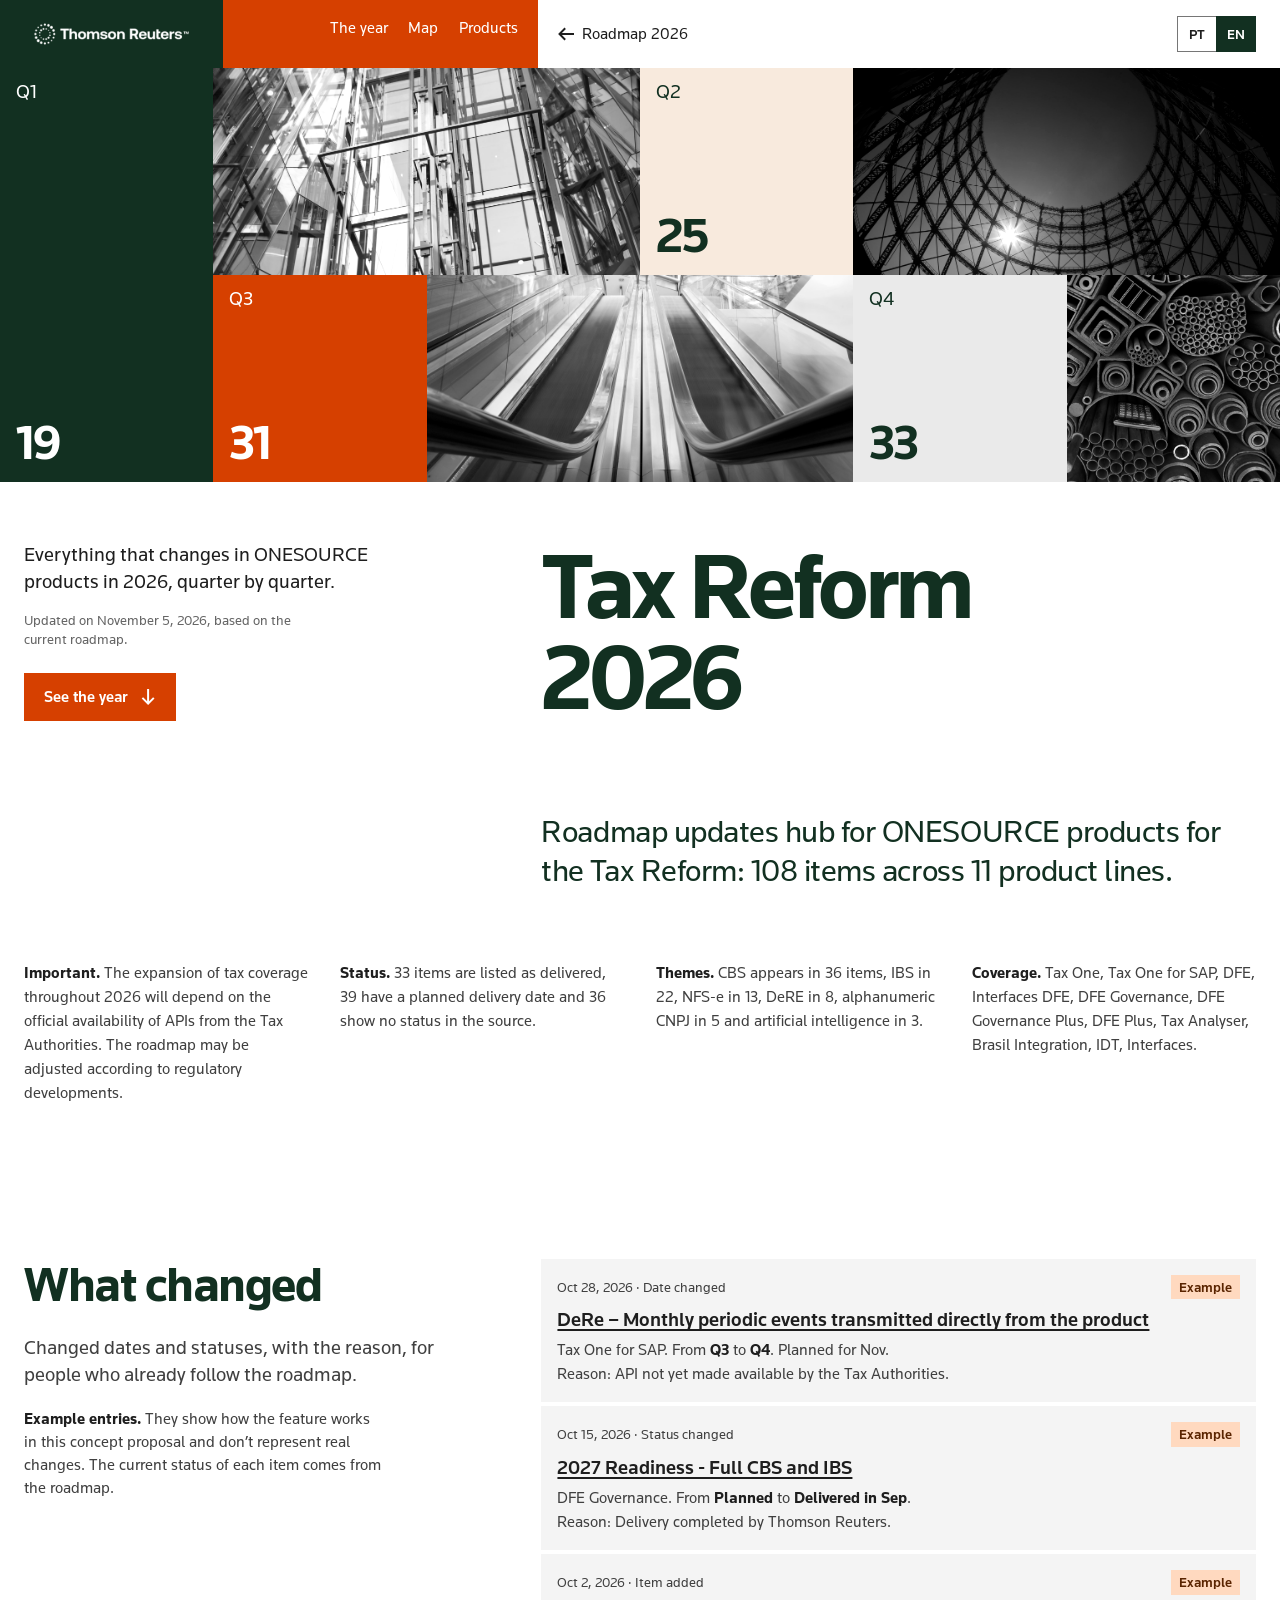
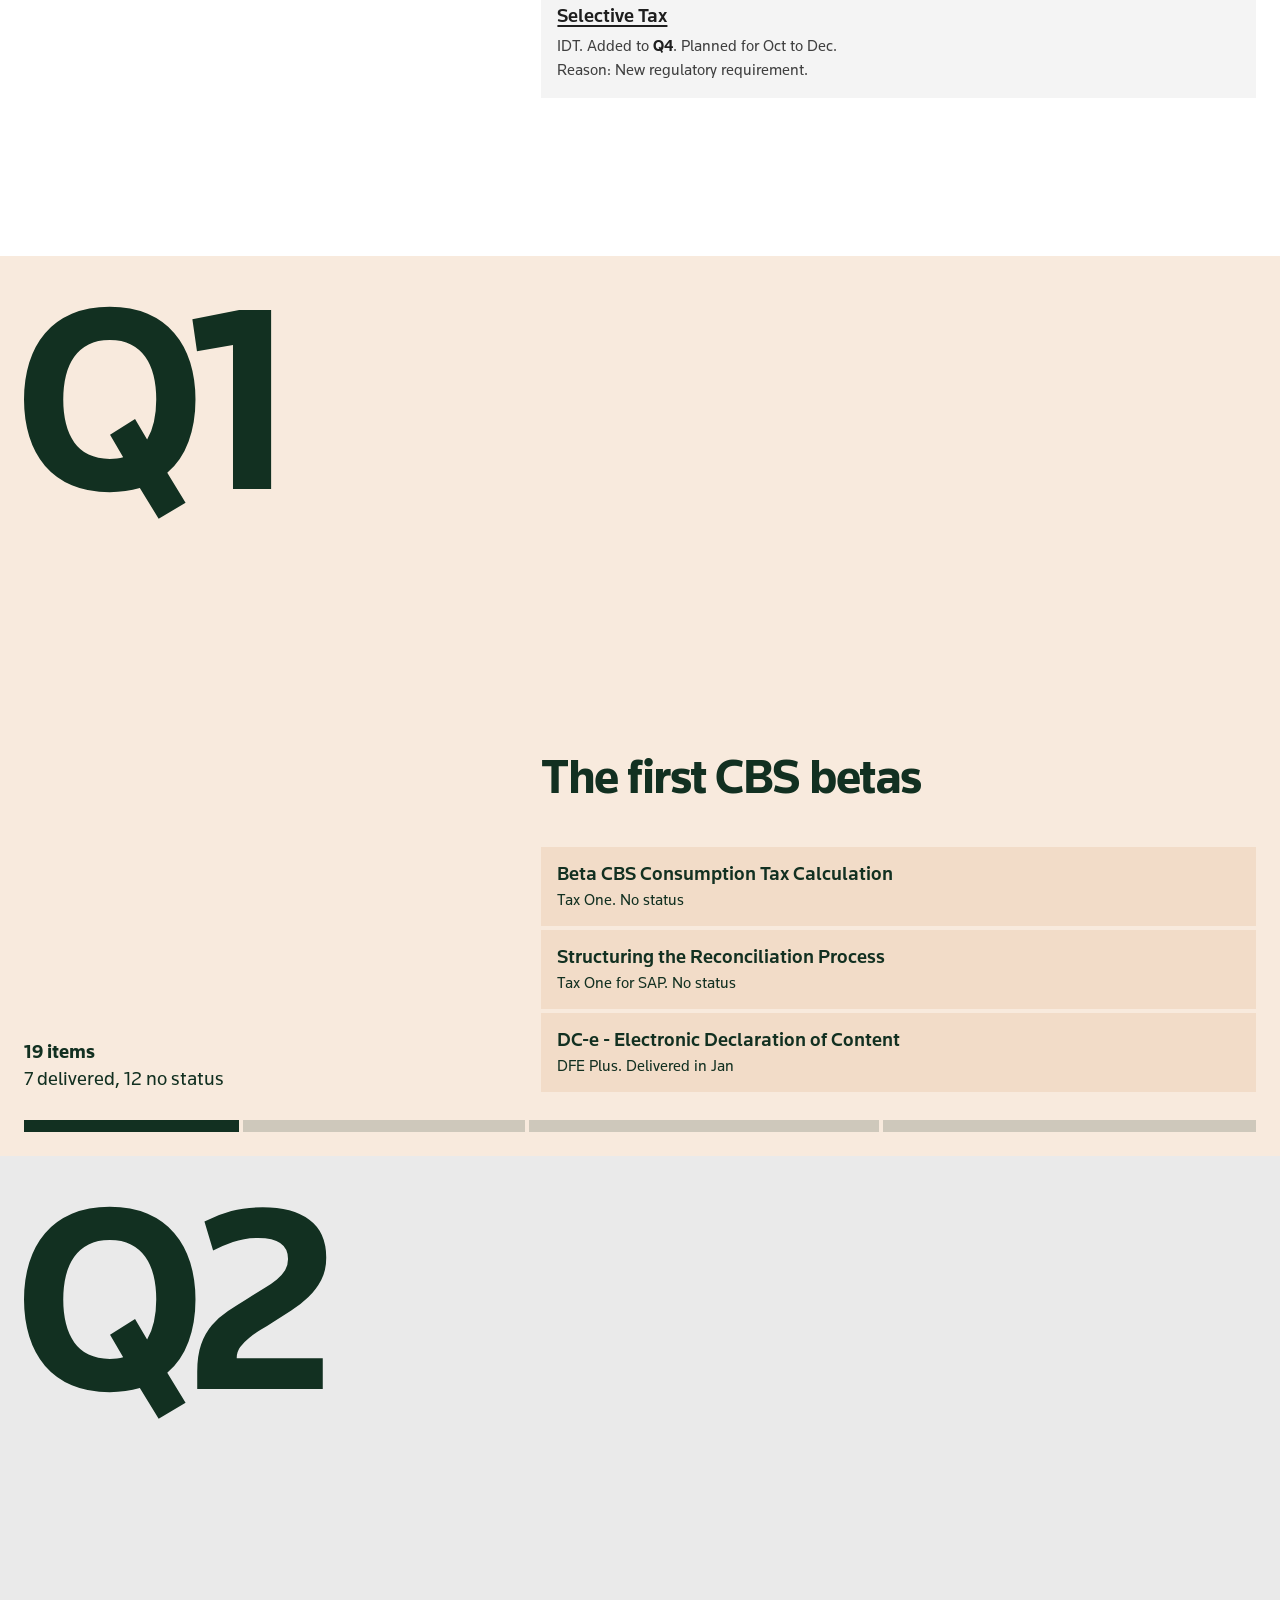
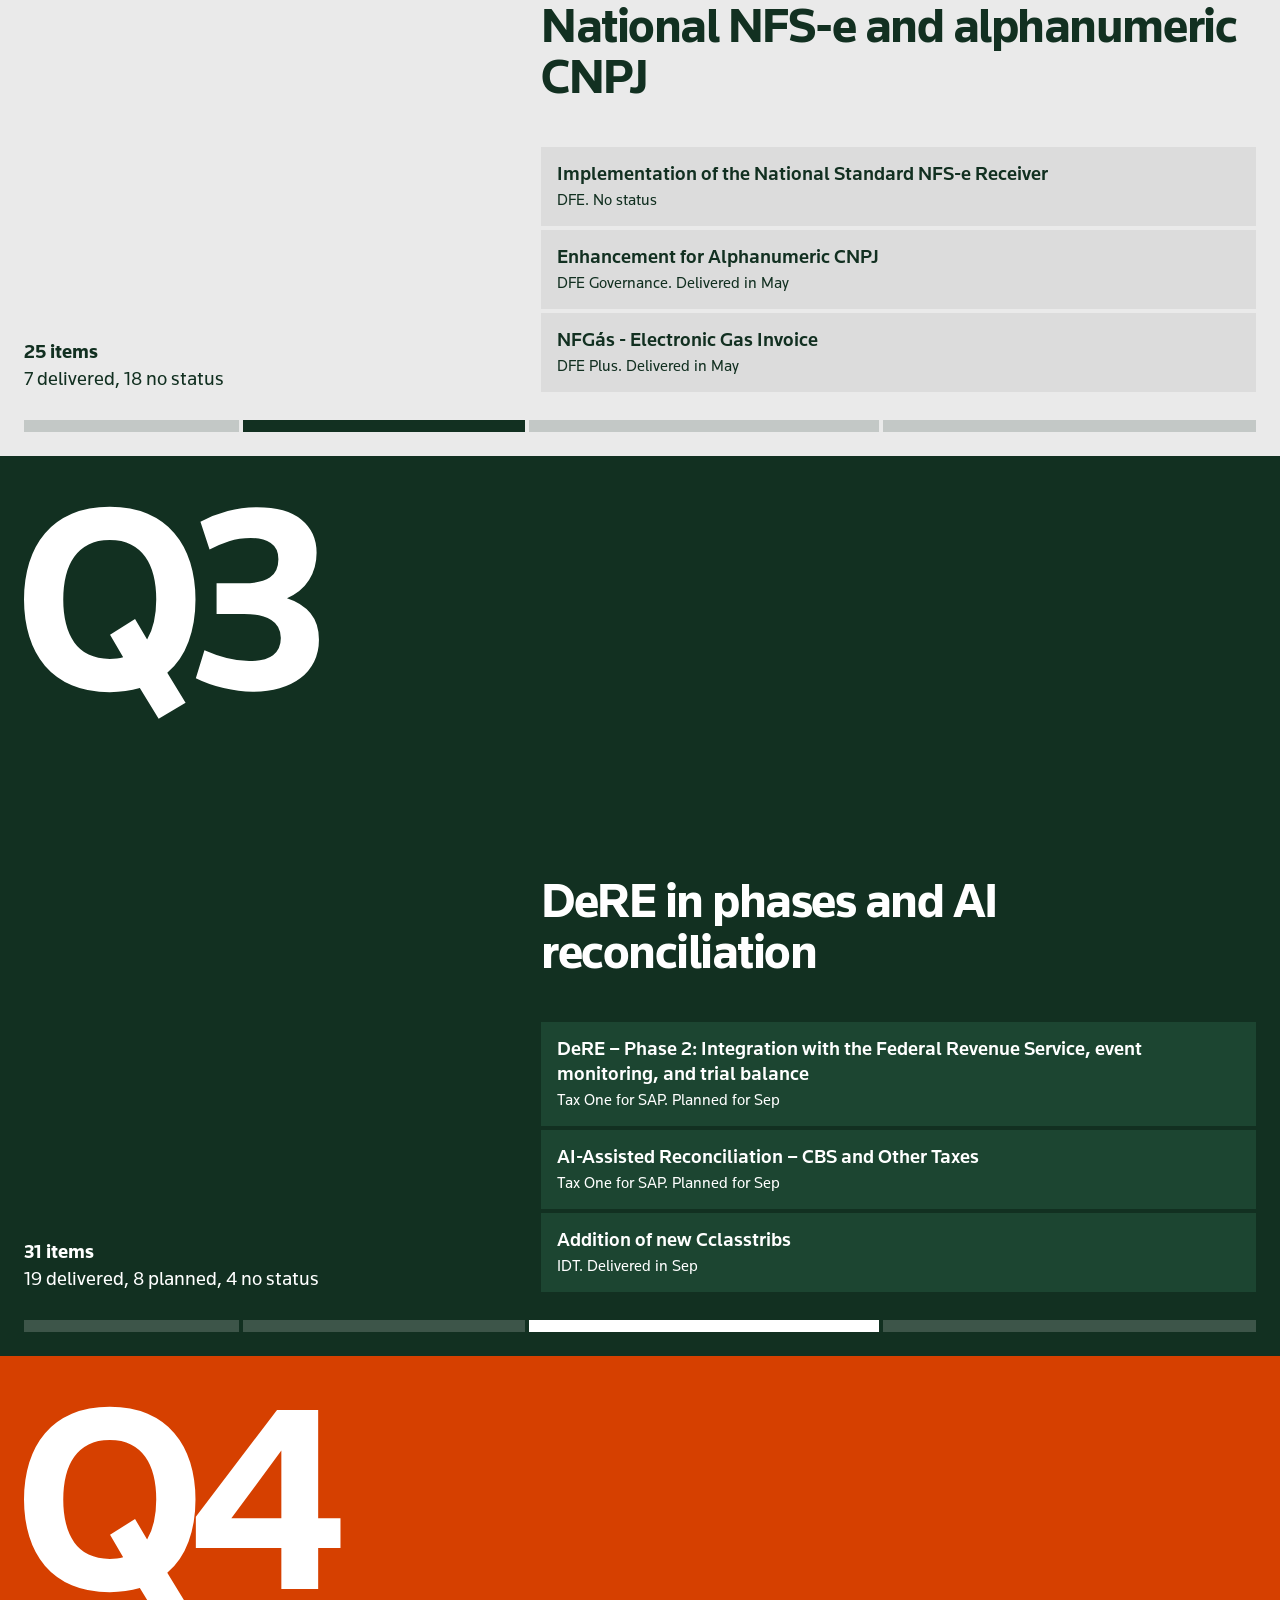
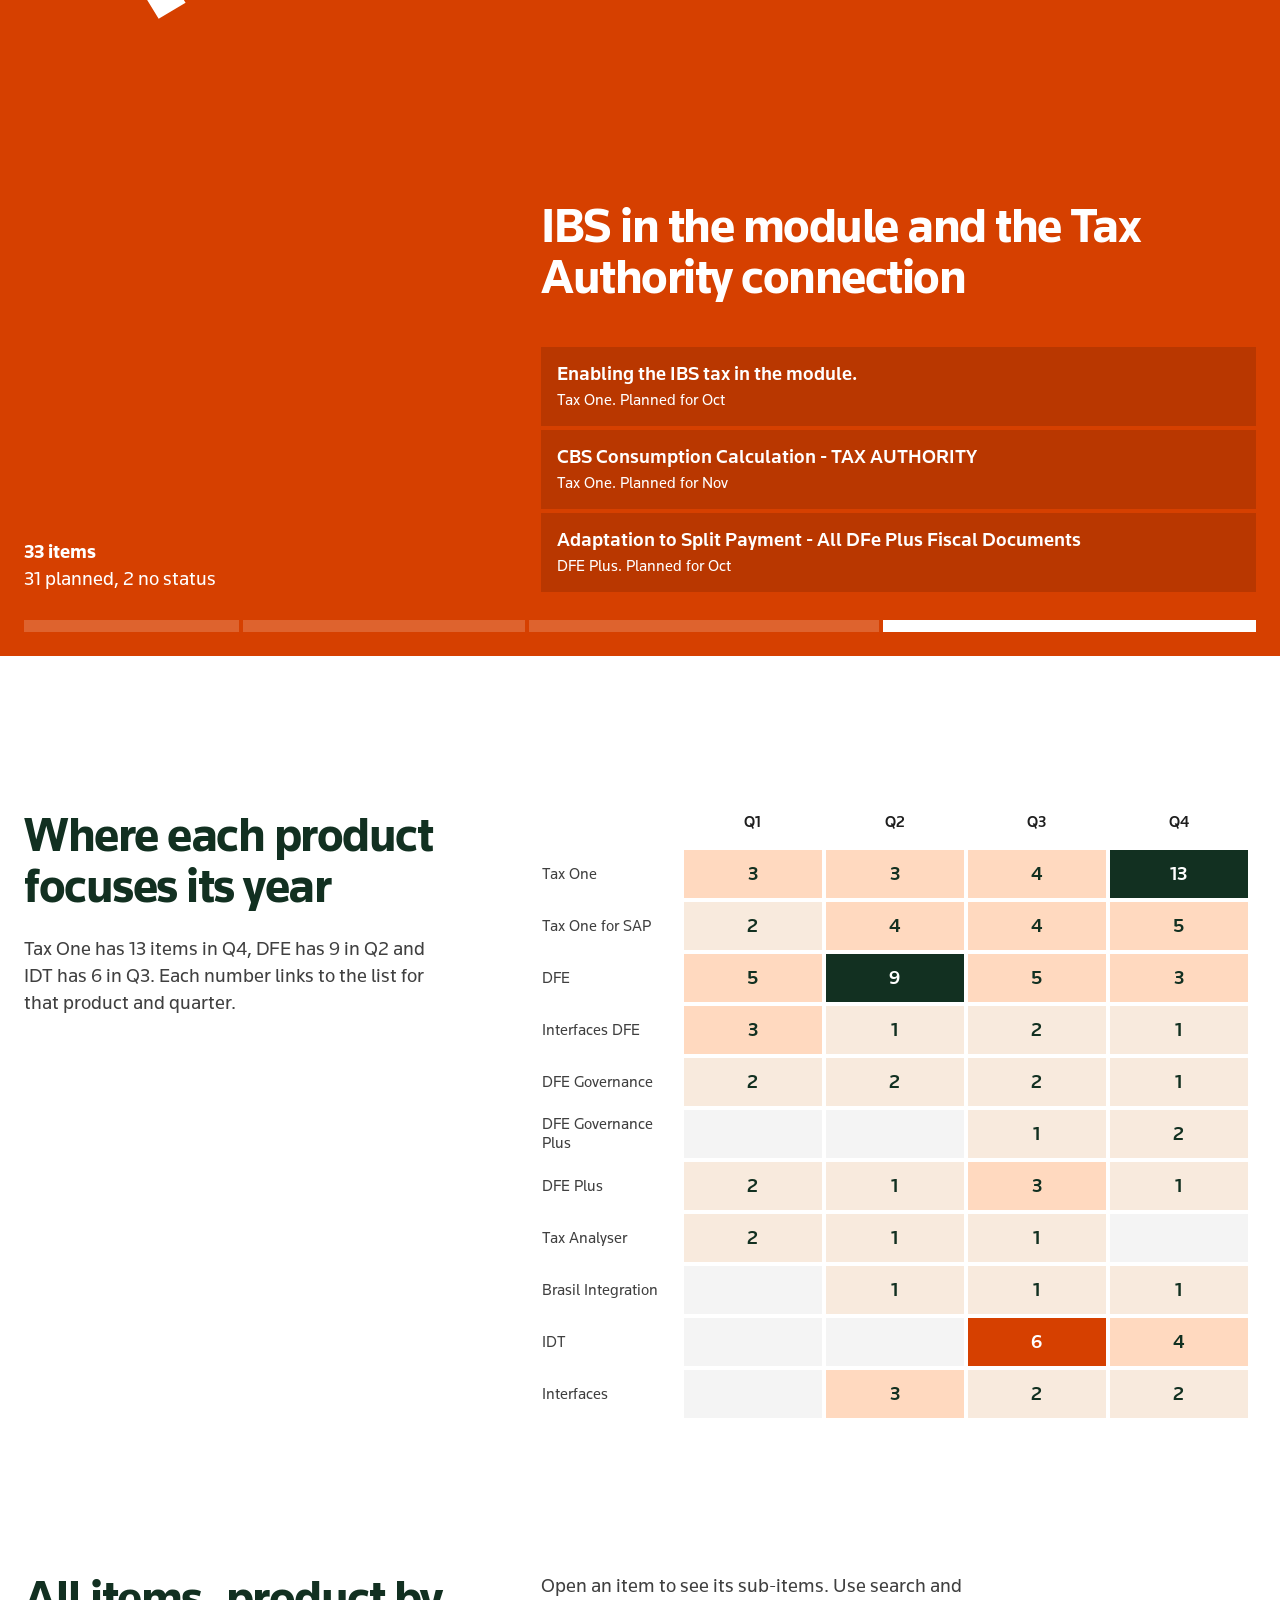
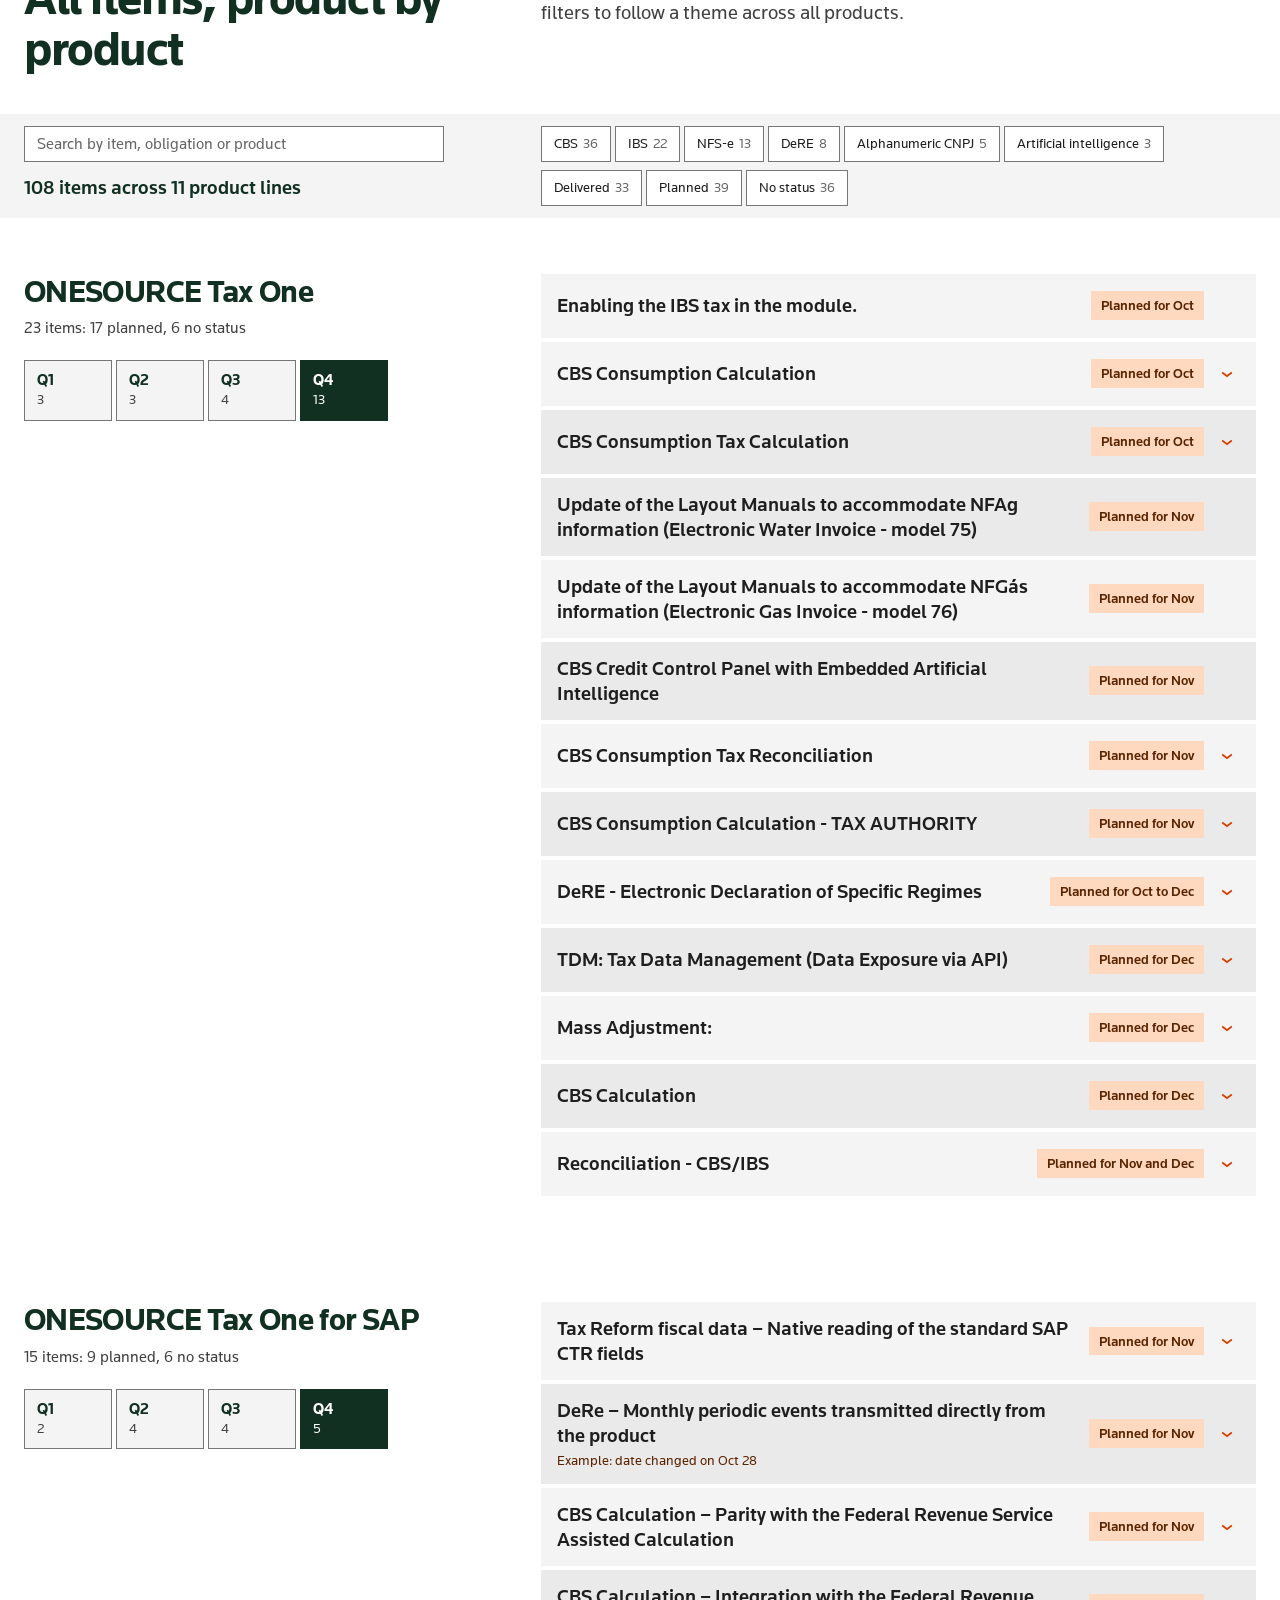
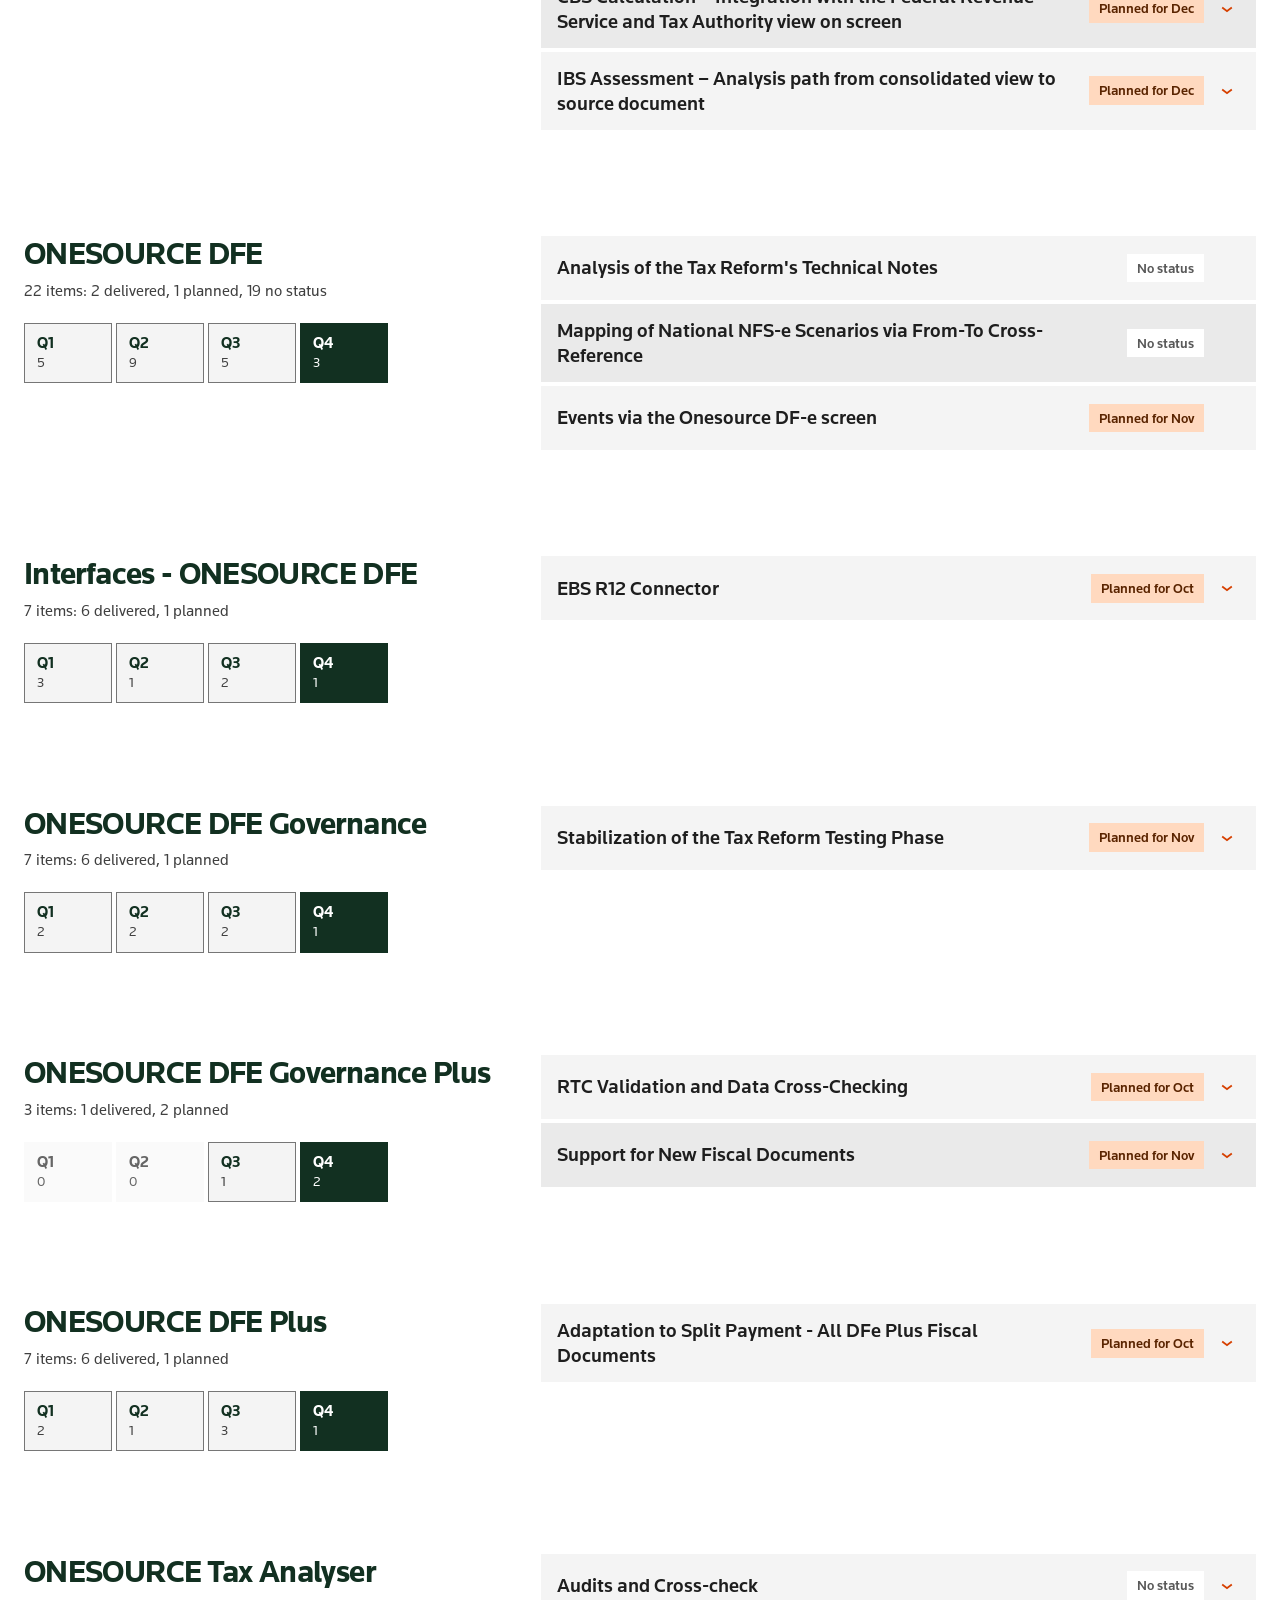
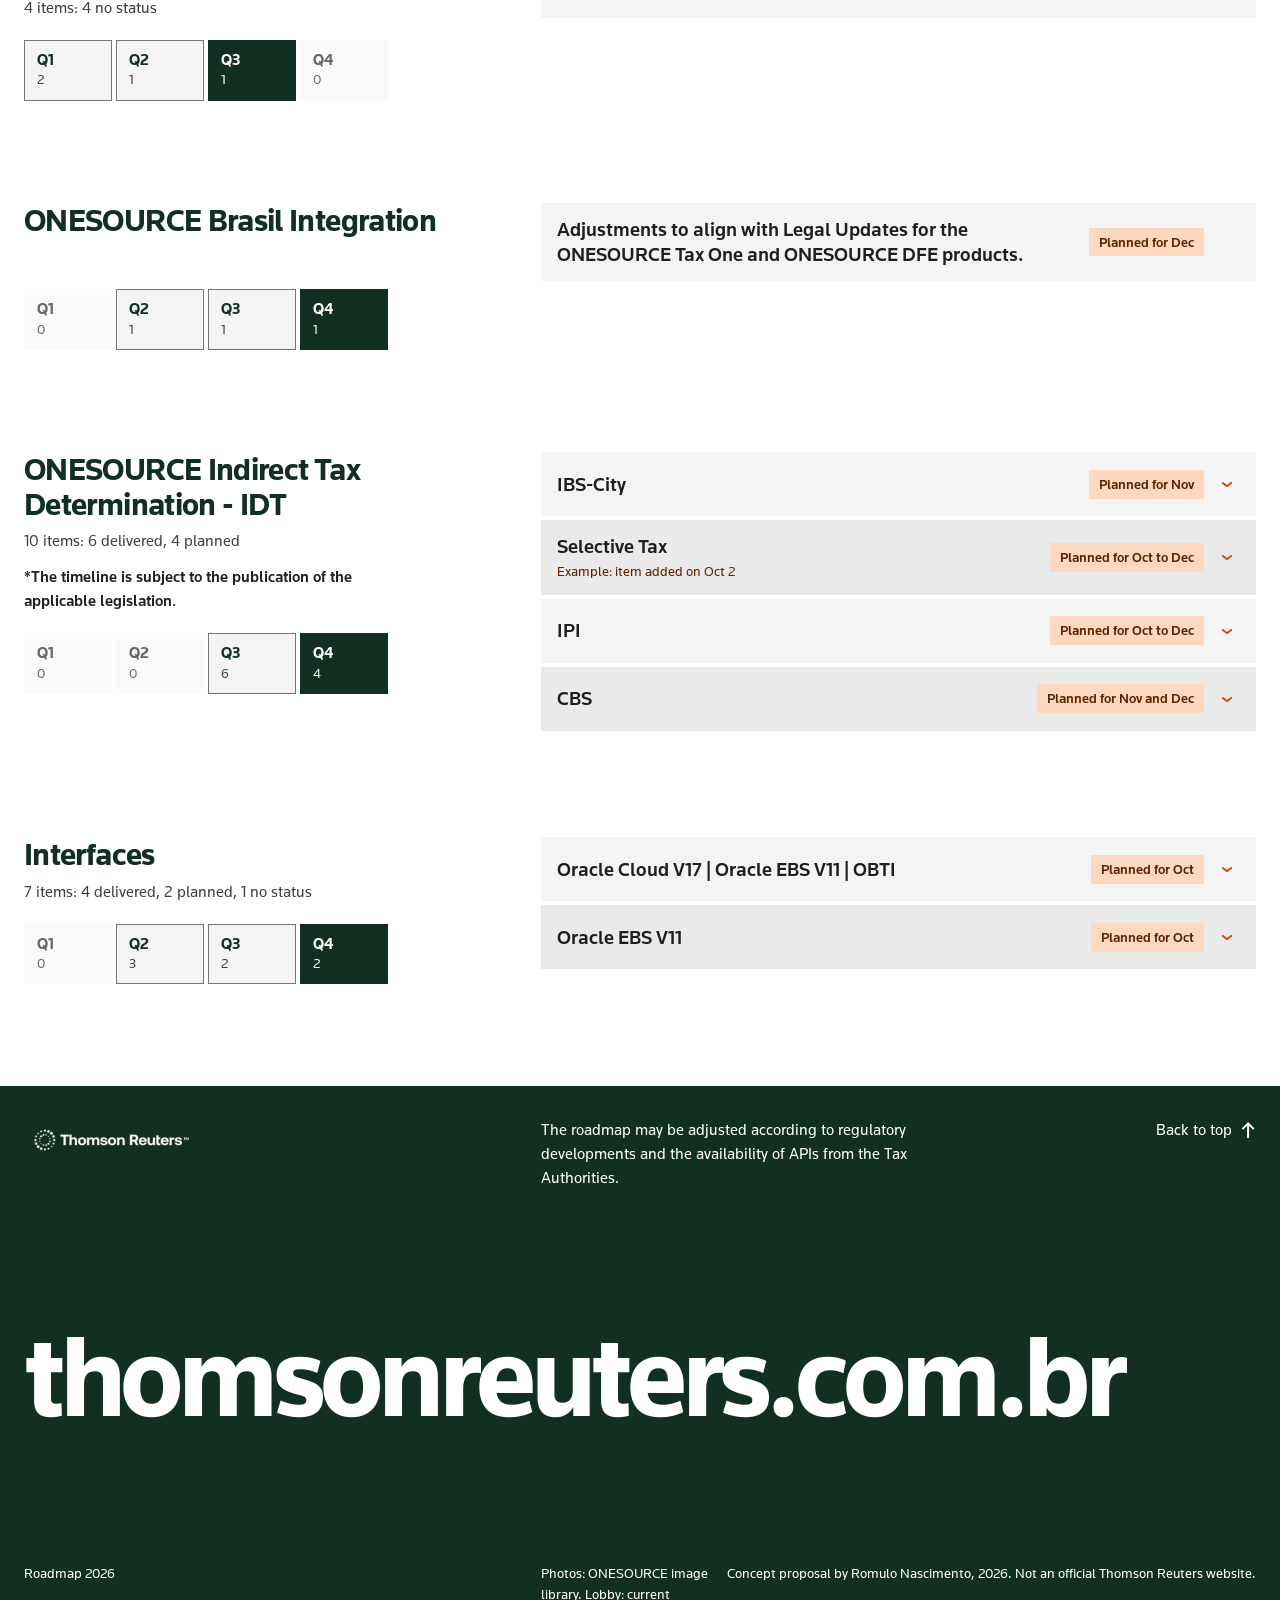
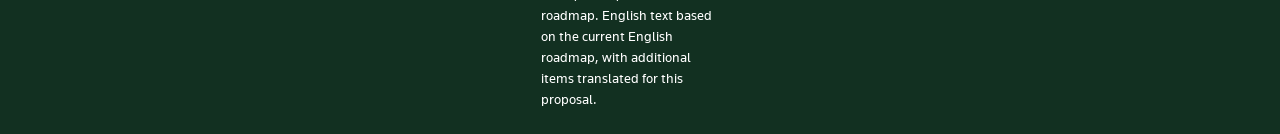
==== commit 2300e3ba: "Adiciona data de atualização, busca por texto e O que mudou Co-Authored-By: Claude Opus 5.5 <noreply" ====
--- a/reforma-en.html
+++ b/reforma-en.html
@@ -17,7 +17,7 @@
 <header class="rh">
   <a class="rh-logo" href="index-en.html" aria-label="Thomson Reuters, back to home"><img class="logo" src="assets/img/logo-tr.png" alt=""></a>
   <nav class="rh-tab" aria-label="Page sections">
-    <a href="#ano">The year</a><a href="#mapa">Map</a><a href="#produtos">Products</a>
+    <a class="nav-changes" href="#mudou">What changed</a><a href="#ano">The year</a><a href="#mapa">Map</a><a href="#produtos">Products</a>
   </nav>
   <div class="rh-end">
     <a class="rh-back" href="index-en.html"><svg class="ic" viewBox="0 0 32 32" fill="currentColor" aria-hidden="true" focusable="false"> <path d="M13 3.2l-12.8 12.8 12.8 12.8 2.8-2.8-8-8h24.4v-4h-24.4l8-8z"></path> </svg>Roadmap 2026</a>
@@ -37,6 +37,7 @@
 <section class="title-row axis">
   <div class="title-side">
     <p class="standfirst">Everything that changes in ONESOURCE products in 2026, quarter by quarter.</p>
+    <p class="updated">Updated on <time datetime="2026-11-05">November 5, 2026</time>, based on the current roadmap.</p>
     <a class="btn" href="#ano">See the year <svg class="ic" viewBox="0 0 32 32" fill="currentColor" aria-hidden="true" focusable="false"> <path d="M3.4 19.2l12.8 12.8 12.8-12.8-2.8-2.8-8 8v-24.4h-4v24.4l-8-8z"></path> </svg></a>
   </div>
   <h1 class="mask title"><span><span>Tax Reform</span></span><span><span>2026</span></span></h1>
@@ -51,6 +52,34 @@
     <p data-reveal><b>Themes.</b> CBS appears in 36 items, IBS in 22, NFS-e in 13, DeRE in 8, alphanumeric CNPJ in 5 and artificial intelligence in 3.</p>
     <p data-reveal><b>Coverage.</b> Tax One, Tax One for SAP, DFE, Interfaces DFE, DFE Governance, DFE Governance Plus, DFE Plus, Tax Analyser, Brasil Integration, IDT, Interfaces.</p>
   </div>
+</section>
+
+<section class="changes axis" id="mudou" aria-labelledby="mudou-t">
+  <div class="changes-side">
+    <h2 id="mudou-t" data-reveal>What changed</h2>
+    <p data-reveal>Changed dates and statuses, with the reason, for people who already follow the roadmap.</p>
+    <p class="changes-note" data-reveal><b>Example entries.</b> They show how the feature works in this concept proposal and don’t represent real changes. The current status of each item comes from the roadmap.</p>
+  </div>
+  <ol class="chg-list">
+      <li class="chg" data-reveal>
+        <p class="chg-meta"><span><time datetime="2026-10-28">Oct 28, 2026</time> · Date changed</span><span class="chg-ex">Example</span></p>
+        <a class="chg-t" href="#onesource-tax-one-for-sap--Q4--1">DeRe – Monthly periodic events transmitted directly from the product</a>
+        <p>Tax One for SAP. From <b>Q3</b> to <b>Q4</b>. Planned for Nov.</p>
+        <p>Reason: API not yet made available by the Tax Authorities.</p>
+      </li>
+      <li class="chg" data-reveal>
+        <p class="chg-meta"><span><time datetime="2026-10-15">Oct 15, 2026</time> · Status changed</span><span class="chg-ex">Example</span></p>
+        <a class="chg-t" href="#onesource-dfe-governance--Q3--1">2027 Readiness - Full CBS and IBS</a>
+        <p>DFE Governance. From <b>Planned</b> to <b>Delivered in Sep</b>.</p>
+        <p>Reason: Delivery completed by Thomson Reuters.</p>
+      </li>
+      <li class="chg" data-reveal>
+        <p class="chg-meta"><span><time datetime="2026-10-02">Oct 2, 2026</time> · Item added</span><span class="chg-ex">Example</span></p>
+        <a class="chg-t" href="#onesource-indirect-tax-determination-idt--Q4--1">Selective Tax</a>
+        <p>IDT. Added to <b>Q4</b>. Planned for Oct to Dec.</p>
+        <p>Reason: New regulatory requirement.</p>
+      </li>
+  </ol>
 </section>
 
 <section class="year" id="ano" aria-label="The year in four quarters">
@@ -145,9 +174,10 @@
 <section class="prods" id="produtos" aria-labelledby="prods-t">
   <div class="prods-head axis">
     <h2 id="prods-t" data-reveal>All items, product by product</h2>
-    <p data-reveal>Open an item to see its sub-items. Use the filters to follow a theme across all products.</p>
+    <p data-reveal>Open an item to see its sub-items. Use search and filters to follow a theme across all products.</p>
   </div>
   <div class="filters" aria-label="Filters">
+    <div class="f-search" role="search"><label class="sr" for="busca">Search the roadmap</label><input id="busca" type="search" data-search placeholder="Search by item, obligation or product" autocomplete="off" spellcheck="false"></div>
     <div class="chips" role="group" aria-label="Theme"><button type="button" class="chip" data-theme="CBS" aria-pressed="false">CBS <small>36</small></button><button type="button" class="chip" data-theme="IBS" aria-pressed="false">IBS <small>22</small></button><button type="button" class="chip" data-theme="NFS-e" aria-pressed="false">NFS-e <small>13</small></button><button type="button" class="chip" data-theme="DeRE" aria-pressed="false">DeRE <small>8</small></button><button type="button" class="chip" data-theme="CNPJ alfanumérico" aria-pressed="false">Alphanumeric CNPJ <small>5</small></button><button type="button" class="chip" data-theme="IA" aria-pressed="false">Artificial intelligence <small>3</small></button></div>
     <div class="chips" role="group" aria-label="Status"><button type="button" class="chip" data-status="entregue" aria-pressed="false">Delivered <small>33</small></button><button type="button" class="chip" data-status="previsto" aria-pressed="false">Planned <small>39</small></button><button type="button" class="chip" data-status="sem" aria-pressed="false">No status <small>36</small></button></div>
     <p class="f-result" role="status" aria-live="polite"><span data-result>108 items across 11 product lines</span><button type="button" class="f-clear" data-clear hidden><svg class="ic" viewBox="0 0 32 32" fill="currentColor" aria-hidden="true" focusable="false"> <path d="M30 4.8l-2.8-2.8-11.2 11.2-11.2-11.2-2.8 2.8 11.2 11.2-11.2 11.2 2.8 2.8 11.2-11.2 11.2 11.2 2.8-2.8-11.2-11.2z"></path> </svg>Clear filters</button></p>
@@ -238,7 +268,7 @@
       <section class="q-panel active" id="onesource-tax-one-for-sap--Q4" role="tabpanel" aria-labelledby="tab-onesource-tax-one-for-sap--Q4" data-q="Q4">
         <h4 class="q-h">Q4 2026</h4>
 <details id="onesource-tax-one-for-sap--Q4--0" class="band" data-status="previsto" data-themes="CBS"><summary class="band-h"><span class="band-t">Tax Reform fiscal data – Native reading of the standard SAP CTR fields</span><span class="st st-previsto">Planned for Nov</span><svg class="ic band-ic" viewBox="0 0 32 32" fill="currentColor" aria-hidden="true" focusable="false"> <path d="M6.2 10.6l-2.4 3.4 12.2 9.4 12.2-9.4-2.4-3.4-9.8 7.6z"></path> </svg></summary><div class="band-d"><ul><li>Traceability of the calculation number: correspondence between the displayed amount and the record in SAP CTR, with tracking from the display to the source document; fiscal fields are read directly from the standard structure, with no intermediate calculation or parallel rule.</li><li>Native data consumption by applications: integration of Invoice, CBS Assisted Calculation, Report Generation, and CBS Reconciliation with native data consumption; other applications made available to consume standard SAP CTR data.</li></ul></div></details>
-<details id="onesource-tax-one-for-sap--Q4--1" class="band" data-status="previsto" data-themes="DeRE"><summary class="band-h"><span class="band-t">DeRe – Monthly periodic events transmitted directly from the product</span><span class="st st-previsto">Planned for Nov</span><svg class="ic band-ic" viewBox="0 0 32 32" fill="currentColor" aria-hidden="true" focusable="false"> <path d="M6.2 10.6l-2.4 3.4 12.2 9.4 12.2-9.4-2.4-3.4-9.8 7.6z"></path> </svg></summary><div class="band-d"><ul><li>Integrated compliance with the obligation: data capture, XML generation in the official layout, transmission to the Federal Revenue Service, and receipt of the return within the product, with proof of submission stored alongside the event; eliminates the need to assemble an external file and submit it through a parallel channel.</li><li>Traceability of transmissions and returns: status available for each transmission operation, with warnings and errors structured for action and accompanied by an audit trail.</li><li>Coverage: D-1121 (calculation deductions), D-1198 (period reopening), D-2101 (public debt securities), D-2201 (services paid by price), D-2202 (general regime fees), D-2211 (credit operations and securities), D-2221 (receivables prepayment), D-2231 (leasing), D-2241 (payment arrangements - identification), D-2242 (payment arrangements - operations), D-2251 (insurance, supplementary pension, and capitalization), D-3201 (health care plans), and D-4201 (lotteries and betting).</li></ul><p>D-1199 (period closing) depends on the Federal Revenue Service enabling its receipt.</p></div></details>
+<details id="onesource-tax-one-for-sap--Q4--1" class="band" data-status="previsto" data-themes="DeRE"><summary class="band-h"><span class="band-t">DeRe – Monthly periodic events transmitted directly from the product<span class="band-chg">Example: date changed on Oct 28</span></span><span class="st st-previsto">Planned for Nov</span><svg class="ic band-ic" viewBox="0 0 32 32" fill="currentColor" aria-hidden="true" focusable="false"> <path d="M6.2 10.6l-2.4 3.4 12.2 9.4 12.2-9.4-2.4-3.4-9.8 7.6z"></path> </svg></summary><div class="band-d"><ul><li>Integrated compliance with the obligation: data capture, XML generation in the official layout, transmission to the Federal Revenue Service, and receipt of the return within the product, with proof of submission stored alongside the event; eliminates the need to assemble an external file and submit it through a parallel channel.</li><li>Traceability of transmissions and returns: status available for each transmission operation, with warnings and errors structured for action and accompanied by an audit trail.</li><li>Coverage: D-1121 (calculation deductions), D-1198 (period reopening), D-2101 (public debt securities), D-2201 (services paid by price), D-2202 (general regime fees), D-2211 (credit operations and securities), D-2221 (receivables prepayment), D-2231 (leasing), D-2241 (payment arrangements - identification), D-2242 (payment arrangements - operations), D-2251 (insurance, supplementary pension, and capitalization), D-3201 (health care plans), and D-4201 (lotteries and betting).</li></ul><p>D-1199 (period closing) depends on the Federal Revenue Service enabling its receipt.</p></div></details>
 <details id="onesource-tax-one-for-sap--Q4--2" class="band" data-status="previsto" data-themes="CBS"><summary class="band-h"><span class="band-t">CBS Calculation – Parity with the Federal Revenue Service Assisted Calculation</span><span class="st st-previsto">Planned for Nov</span><svg class="ic band-ic" viewBox="0 0 32 32" fill="currentColor" aria-hidden="true" focusable="false"> <path d="M6.2 10.6l-2.4 3.4 12.2 9.4 12.2-9.4-2.4-3.4-9.8 7.6z"></path> </svg></summary><div class="band-d"><ul><li>Full availability of tabs and fields: all tabs and fields from the Federal Revenue Service assisted calculation included in Tax One for SAP, with navigation from the consolidated view down to the finest detail, following the pattern of the current tabs.</li><li>Terminology aligned with the Federal Revenue Service: fields named as the Federal Revenue Service names them, eliminating the need to mentally translate between Tax One for SAP and the federal portal.</li></ul></div></details>
 <details id="onesource-tax-one-for-sap--Q4--3" class="band" data-status="previsto" data-themes="CBS|IBS"><summary class="band-h"><span class="band-t">CBS Calculation – Integration with the Federal Revenue Service and Tax Authority view on screen</span><span class="st st-previsto">Planned for Dec</span><svg class="ic band-ic" viewBox="0 0 32 32" fill="currentColor" aria-hidden="true" focusable="false"> <path d="M6.2 10.6l-2.4 3.4 12.2 9.4 12.2-9.4-2.4-3.4-9.8 7.6z"></path> </svg></summary><div class="band-d"><ul><li>Comparison of calculated amounts with Federal Revenue Service records: assisted calculation amounts are displayed next to the database amounts within the CBS calculation itself, with discrepancies visible for immediate action.</li><li>Reliability of displayed amounts: automatic synchronization with occurrence logging; integration failures are flagged on screen instead of an outdated amount being shown as current.</li></ul><p>IBS Calculation – Tax Authority view with Management Committee data</p><ul><li>Integrated views on one screen: Management Committee assisted calculation amounts are displayed next to the database amounts in the Tax Authority view, completing the comparison planned in the analysis journey; eliminates the need to consult the Management Committee environment and reconcile manually.</li><li>Full traceability of source and timing: automated synchronization with a time record; integration failures are flagged in the interface without showing obsolete amounts.</li></ul><p>Note: Subject to the release of APIs by the Federal Revenue Service and the Management Committee, with no dates defined.</p></div></details>
 <details id="onesource-tax-one-for-sap--Q4--4" class="band" data-status="previsto" data-themes="IBS"><summary class="band-h"><span class="band-t">IBS Assessment – Analysis path from consolidated view to source document</span><span class="st st-previsto">Planned for Dec</span><svg class="ic band-ic" viewBox="0 0 32 32" fill="currentColor" aria-hidden="true" focusable="false"> <path d="M6.2 10.6l-2.4 3.4 12.2 9.4 12.2-9.4-2.4-3.4-9.8 7.6z"></path> </svg></summary><div class="band-d"><ul><li>IBS calculation analysis without leaving the product – The analysis journey exists within Tax One for SAP, opening with the period's consolidated view and tracking down to the source document level by level, with no variation in amounts; eliminates the need to consult the Management Committee environment and reconcile manually.</li><li>Integrated perspectives on one screen – Taxpayer and Tax Authority are part of the journey structure from the start; in this delivery, amounts in the Taxpayer perspective come from the client's database; the Tax Authority perspective is identified in the product and structured to receive data from the Management Committee integration.</li></ul></div></details>
@@ -354,7 +384,7 @@
       <section class="q-panel" id="onesource-dfe-governance--Q3" role="tabpanel" aria-labelledby="tab-onesource-dfe-governance--Q3" data-q="Q3">
         <h4 class="q-h">Q3 2026</h4>
 <details id="onesource-dfe-governance--Q3--0" class="band" data-status="entregue" data-themes="NFS-e"><summary class="band-h"><span class="band-t">Layout Adjustments - DANFE, DACTE, and National NFS-e</span><span class="st st-entregue">Delivered in Aug</span><svg class="ic band-ic" viewBox="0 0 32 32" fill="currentColor" aria-hidden="true" focusable="false"> <path d="M6.2 10.6l-2.4 3.4 12.2 9.4 12.2-9.4-2.4-3.4-9.8 7.6z"></path> </svg></summary><div class="band-d"><p>Updating the layouts for the printed fiscal document representations (DANFE, DACTE, and National DANFS-e) to incorporate the new fields and tax rules from the Tax Reform.</p></div></details>
-<details id="onesource-dfe-governance--Q3--1" class="band" data-status="entregue" data-themes="CBS|IBS"><summary class="band-h"><span class="band-t">2027 Readiness - Full CBS and IBS</span><span class="st st-entregue">Delivered in Sep</span><svg class="ic band-ic" viewBox="0 0 32 32" fill="currentColor" aria-hidden="true" focusable="false"> <path d="M6.2 10.6l-2.4 3.4 12.2 9.4 12.2-9.4-2.4-3.4-9.8 7.6z"></path> </svg></summary><div class="band-d"><p>Technical preparation of DFe Governance for the full implementation phase of CBS and IBS, featuring advance mapping of calculation rules and new fiscal fields.</p></div></details>
+<details id="onesource-dfe-governance--Q3--1" class="band" data-status="entregue" data-themes="CBS|IBS"><summary class="band-h"><span class="band-t">2027 Readiness - Full CBS and IBS<span class="band-chg">Example: status changed on Oct 15</span></span><span class="st st-entregue">Delivered in Sep</span><svg class="ic band-ic" viewBox="0 0 32 32" fill="currentColor" aria-hidden="true" focusable="false"> <path d="M6.2 10.6l-2.4 3.4 12.2 9.4 12.2-9.4-2.4-3.4-9.8 7.6z"></path> </svg></summary><div class="band-d"><p>Technical preparation of DFe Governance for the full implementation phase of CBS and IBS, featuring advance mapping of calculation rules and new fiscal fields.</p></div></details>
       </section>
       <section class="q-panel active" id="onesource-dfe-governance--Q4" role="tabpanel" aria-labelledby="tab-onesource-dfe-governance--Q4" data-q="Q4">
         <h4 class="q-h">Q4 2026</h4>
@@ -500,7 +530,7 @@
       <section class="q-panel active" id="onesource-indirect-tax-determination-idt--Q4" role="tabpanel" aria-labelledby="tab-onesource-indirect-tax-determination-idt--Q4" data-q="Q4">
         <h4 class="q-h">Q4 2026</h4>
 <details id="onesource-indirect-tax-determination-idt--Q4--0" class="band" data-status="previsto" data-themes="IBS"><summary class="band-h"><span class="band-t">IBS-City</span><span class="st st-previsto">Planned for Nov</span><svg class="ic band-ic" viewBox="0 0 32 32" fill="currentColor" aria-hidden="true" focusable="false"> <path d="M6.2 10.6l-2.4 3.4 12.2 9.4 12.2-9.4-2.4-3.4-9.8 7.6z"></path> </svg></summary><div class="band-d"><ul><li>Creation of rules for ZFM and ALC municipalities.</li></ul></div></details>
-<details id="onesource-indirect-tax-determination-idt--Q4--1" class="band" data-status="previsto" data-themes=""><summary class="band-h"><span class="band-t">Selective Tax</span><span class="st st-previsto">Planned for Oct to Dec</span><svg class="ic band-ic" viewBox="0 0 32 32" fill="currentColor" aria-hidden="true" focusable="false"> <path d="M6.2 10.6l-2.4 3.4 12.2 9.4 12.2-9.4-2.4-3.4-9.8 7.6z"></path> </svg></summary><div class="band-d"><ul><li>Creation of rules and rates (services)</li></ul><p class="when">Planned delivery: Oct/2026*</p><ul><li>Creation of rules and rates (products and services). part 1/2</li></ul><p class="when">Planned delivery: Nov/2026*</p><ul><li>Creation of rules and rates (products and services). part 2/2</li></ul><p class="when">Planned delivery: Dec/2026*</p></div></details>
+<details id="onesource-indirect-tax-determination-idt--Q4--1" class="band" data-status="previsto" data-themes=""><summary class="band-h"><span class="band-t">Selective Tax<span class="band-chg">Example: item added on Oct 2</span></span><span class="st st-previsto">Planned for Oct to Dec</span><svg class="ic band-ic" viewBox="0 0 32 32" fill="currentColor" aria-hidden="true" focusable="false"> <path d="M6.2 10.6l-2.4 3.4 12.2 9.4 12.2-9.4-2.4-3.4-9.8 7.6z"></path> </svg></summary><div class="band-d"><ul><li>Creation of rules and rates (services)</li></ul><p class="when">Planned delivery: Oct/2026*</p><ul><li>Creation of rules and rates (products and services). part 1/2</li></ul><p class="when">Planned delivery: Nov/2026*</p><ul><li>Creation of rules and rates (products and services). part 2/2</li></ul><p class="when">Planned delivery: Dec/2026*</p></div></details>
 <details id="onesource-indirect-tax-determination-idt--Q4--2" class="band" data-status="previsto" data-themes=""><summary class="band-h"><span class="band-t">IPI</span><span class="st st-previsto">Planned for Oct to Dec</span><svg class="ic band-ic" viewBox="0 0 32 32" fill="currentColor" aria-hidden="true" focusable="false"> <path d="M6.2 10.6l-2.4 3.4 12.2 9.4 12.2-9.4-2.4-3.4-9.8 7.6z"></path> </svg></summary><div class="band-d"><ul><li>Creation of rules and rates. part 1/3</li></ul><p class="when">Planned delivery: Oct/2026*</p><ul><li>Creation of rules and rates. part 2/3</li></ul><p class="when">Planned delivery: Nov/2026*</p><ul><li>Creation of rules and rates. part 3/3</li></ul><p class="when">Planned delivery: Dec/2026*</p></div></details>
 <details id="onesource-indirect-tax-determination-idt--Q4--3" class="band" data-status="previsto" data-themes="CBS"><summary class="band-h"><span class="band-t">CBS</span><span class="st st-previsto">Planned for Nov and Dec</span><svg class="ic band-ic" viewBox="0 0 32 32" fill="currentColor" aria-hidden="true" focusable="false"> <path d="M6.2 10.6l-2.4 3.4 12.2 9.4 12.2-9.4-2.4-3.4-9.8 7.6z"></path> </svg></summary><div class="band-d"><ul><li>2027 rate 1/2</li></ul><p class="when">Planned delivery: Nov/2026*</p><ul><li>2027 rate 2/2</li></ul><p class="when">Planned delivery: Dec/2026*</p></div></details>
       </section>
@@ -538,7 +568,7 @@
     </div>
   </article>
   </div>
-  <p class="empty" data-empty hidden>No item matches this theme and status.</p>
+  <p class="empty" data-empty hidden>No items found. Adjust the search or clear the filters.</p>
 </section>
 </main>
 
--- a/assets/roadmap.css
+++ b/assets/roadmap.css
@@ -126,6 +126,7 @@
 .title-row { padding-top: clamp(32px, 4.6vw, 72px); padding-bottom: clamp(64px, 7vw, 104px); }
 .title { font-size: var(--t-display); font-weight: 700; line-height: .96; letter-spacing: -.04em; color: var(--green); }
 .standfirst { font-size: var(--t-lg); line-height: 1.35; max-width: 30ch; color: var(--ink-strong); margin-bottom: 24px; }
+.updated { font-size: 14px; line-height: 1.35; max-width: 34ch; color: var(--soft); margin: -8px 0 24px; }
 .btn { display: inline-flex; align-items: center; gap: 12px; min-height: 48px; padding: 0 20px; background: var(--orange); color: #fff; font-weight: 500; text-decoration: none; transition: background 160ms, transform 160ms var(--ease); }
 .btn:hover { background: #bd3800; transform: translateY(-2px); }
 .btn:active { transform: none; }
@@ -135,6 +136,22 @@
 .lead { font-size: clamp(24px, 2.5vw, 36px); line-height: 1.2; font-weight: 400; letter-spacing: -.015em; color: var(--green); max-width: 40ch; margin-left: var(--axis); }
 .intro-cols { display: grid; grid-template-columns: repeat(4, minmax(0, 1fr)); gap: 32px; margin-top: 72px; }
 .intro-cols b { font-weight: 700; color: var(--ink-strong); }
+
+/* ---------- O QUE MUDOU ---------- */
+.changes { padding-bottom: var(--gap); }
+.changes-side { padding-right: 40px; }
+.changes-side h2 { font-size: var(--t-h2); font-weight: 700; line-height: 1.02; letter-spacing: -.03em; color: var(--green); margin-bottom: 24px; }
+.changes-side > p { font-size: var(--t-lg); line-height: 1.35; max-width: 36ch; }
+.changes-side > .changes-note { font-size: var(--t-body); line-height: 1.45; margin-top: 20px; }
+.changes-note b { font-weight: 700; color: var(--ink-strong); }
+.chg-list { list-style: none; margin: 0; padding: 0; min-width: 0; }
+.chg { background: var(--g1); padding: 16px; margin-bottom: 4px; }
+.chg-meta { display: flex; justify-content: space-between; align-items: center; gap: 16px; font-size: 14px; color: var(--ink); margin-bottom: 8px; }
+.chg-ex { flex: none; background: var(--peach-2); color: #5a2400; font-weight: 500; line-height: 1.2; padding: 4px 8px; }
+.chg-t { display: block; font-size: var(--t-lg); font-weight: 500; line-height: 1.25; color: var(--ink-strong); text-underline-offset: 3px; margin-bottom: 6px; overflow-wrap: anywhere; }
+.chg-t:hover { color: #b93700; }
+.chg b { font-weight: 700; color: var(--ink-strong); }
+.band-chg { display: block; margin-top: 4px; font-size: 14px; font-weight: 400; color: #5a2400; }
 
 /* ---------- CENA DOS TRIMESTRES: cada painel gruda e o seguinte cobre ---------- */
 .qp { position: sticky; top: 0; height: 100svh; min-height: 620px; display: grid; grid-template-columns: var(--axis) minmax(0, 1fr); grid-template-rows: minmax(0, 1fr) auto; padding: 32px var(--m) 24px; }
@@ -187,9 +204,14 @@
 .prods-head h2 { margin-bottom: 0; }
 .filters { position: sticky; top: 0; z-index: 5; background: var(--g1); padding: 12px var(--m); display: grid; grid-template-columns: var(--axis) minmax(0, 1fr); gap: 8px 0; }
 .chips { display: flex; flex-wrap: wrap; gap: 4px; }
-.chips:first-child { grid-column: 2; grid-row: 1; }
-.chips:nth-child(2) { grid-column: 2; grid-row: 2; }
-.f-result { grid-column: 1; grid-row: 1 / 3; align-self: center; font-size: var(--t-lg); font-weight: 500; color: var(--green); padding-right: 24px; }
+.f-search { grid-column: 1; grid-row: 1; padding-right: 24px; }
+.f-search input { width: 100%; max-width: 420px; min-height: 36px; padding: 0 12px; background: #fff; border: 1px solid #767676; border-radius: 0; color: var(--ink-strong); font: inherit; font-size: 16px; }
+.f-search input::placeholder { color: var(--soft); opacity: 1; }
+.f-search input:focus-visible { outline: 2px solid var(--orange); outline-offset: 1px; }
+::highlight(busca) { background: var(--peach-2); color: var(--ink-strong); }
+.chips:nth-child(2) { grid-column: 2; grid-row: 1; }
+.chips:nth-child(3) { grid-column: 2; grid-row: 2; }
+.f-result { grid-column: 1; grid-row: 2; align-self: center; font-size: var(--t-lg); font-weight: 500; color: var(--green); padding-right: 24px; }
 .f-clear { display: inline-flex; align-items: center; gap: 6px; font-size: var(--t-body); font-weight: 400; color: var(--ink); margin-left: 16px; }
 .f-clear:hover { color: #b93700; }
 .f-clear[hidden] { display: none; }
@@ -260,6 +282,8 @@
 .foot-meta { display: grid; grid-template-columns: var(--axis) minmax(0, 1fr) auto; font-size: 14px; gap: 4px 0; }
 .foot-meta a { position: relative; justify-self: start; text-decoration: none; }
 
+@media (max-width: 1360px) { .nav-changes { display: none; } }
+
 /* ---------- ATÉ 1000px: o eixo recolhe ---------- */
 @media (max-width: 1100px) {
   .axis, .qp, .filters, .foot-top, .foot-meta { grid-template-columns: minmax(0, 1fr); }
@@ -274,7 +298,10 @@
   .map-side { position: static; margin-bottom: 40px; }
   .prods-head p { margin-top: 16px; }
   .filters { position: static; }
-  .chips:first-child, .chips:nth-child(2), .f-result { grid-column: 1; grid-row: auto; }
+  .f-search, .chips:nth-child(2), .chips:nth-child(3), .f-result { grid-column: 1; grid-row: auto; }
+  .f-search { padding-right: 0; }
+  .f-search input { max-width: none; }
+  .changes-side { padding-right: 0; margin-bottom: 32px; }
   .f-result { order: 3; padding-top: 4px; }
   .ch-side { position: static; margin-bottom: 20px; }
   .q-panel, .band, .ch { scroll-margin-top: 16px; }
